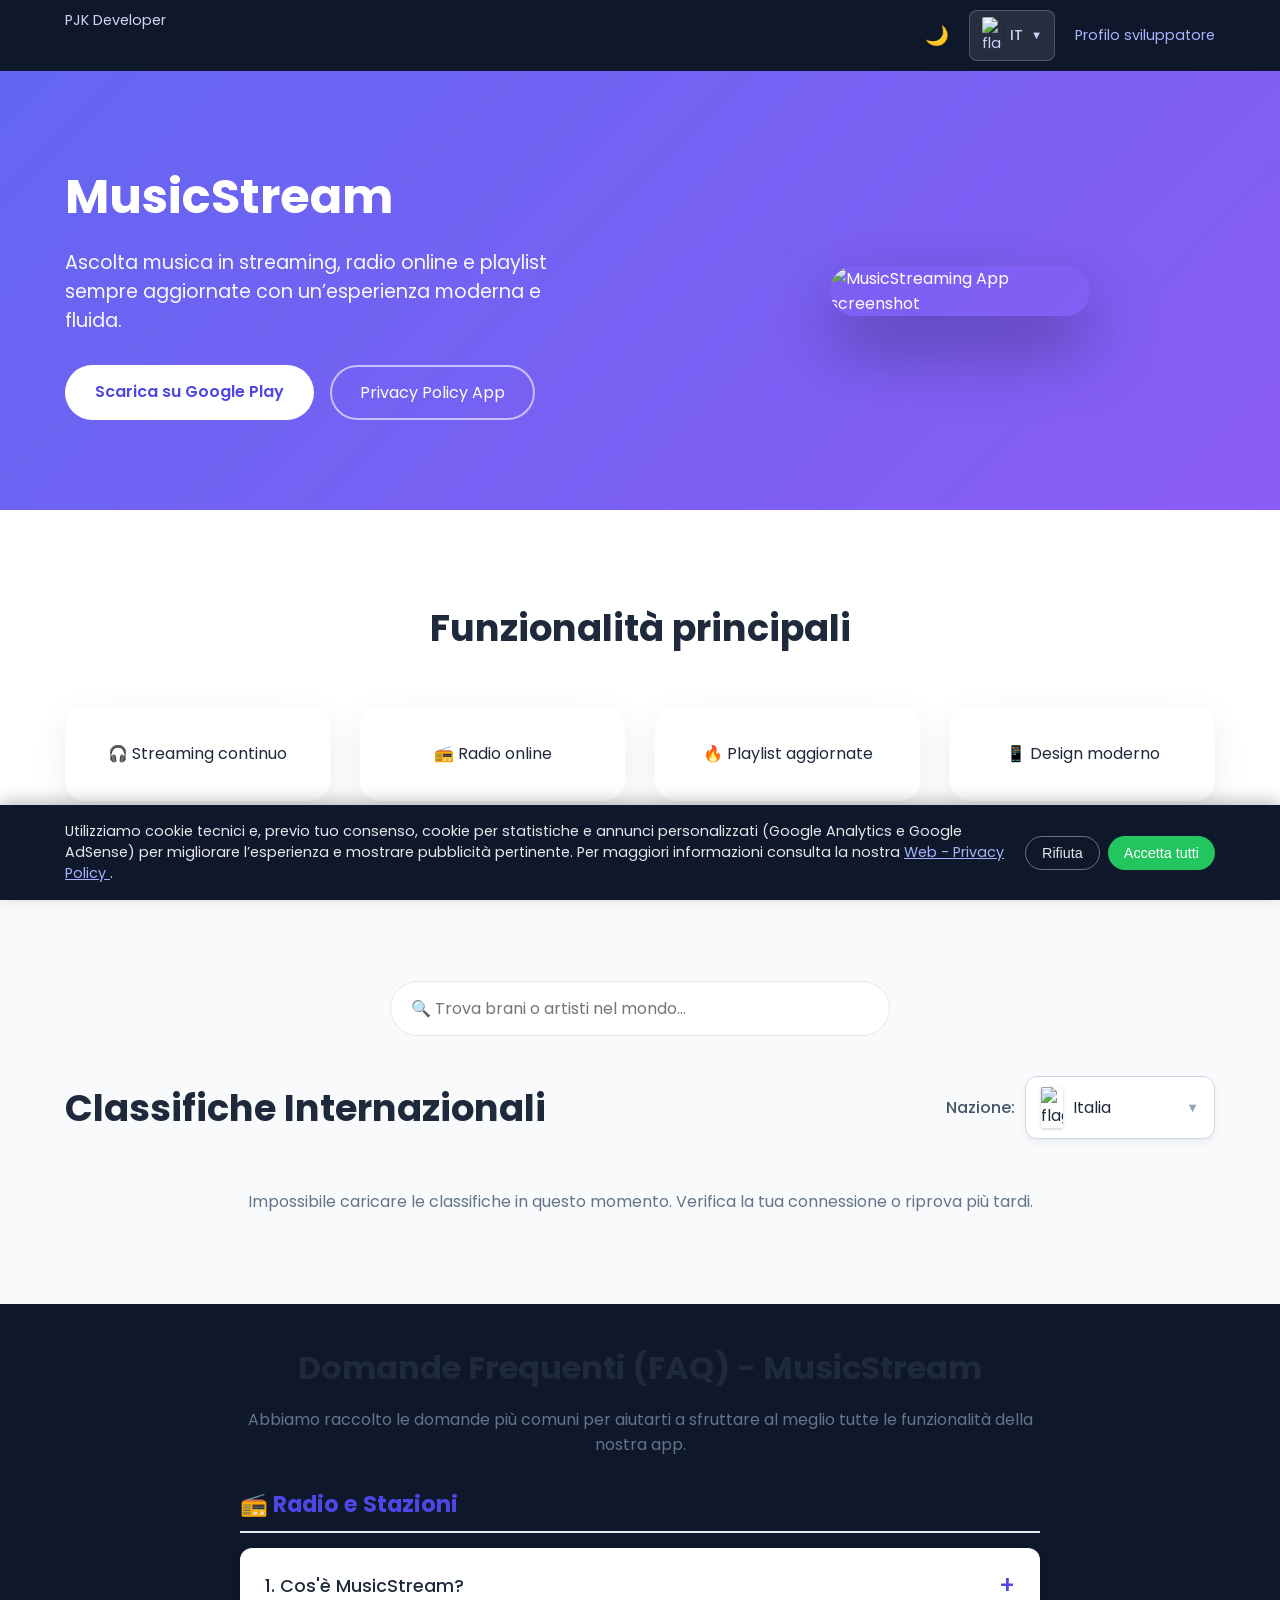
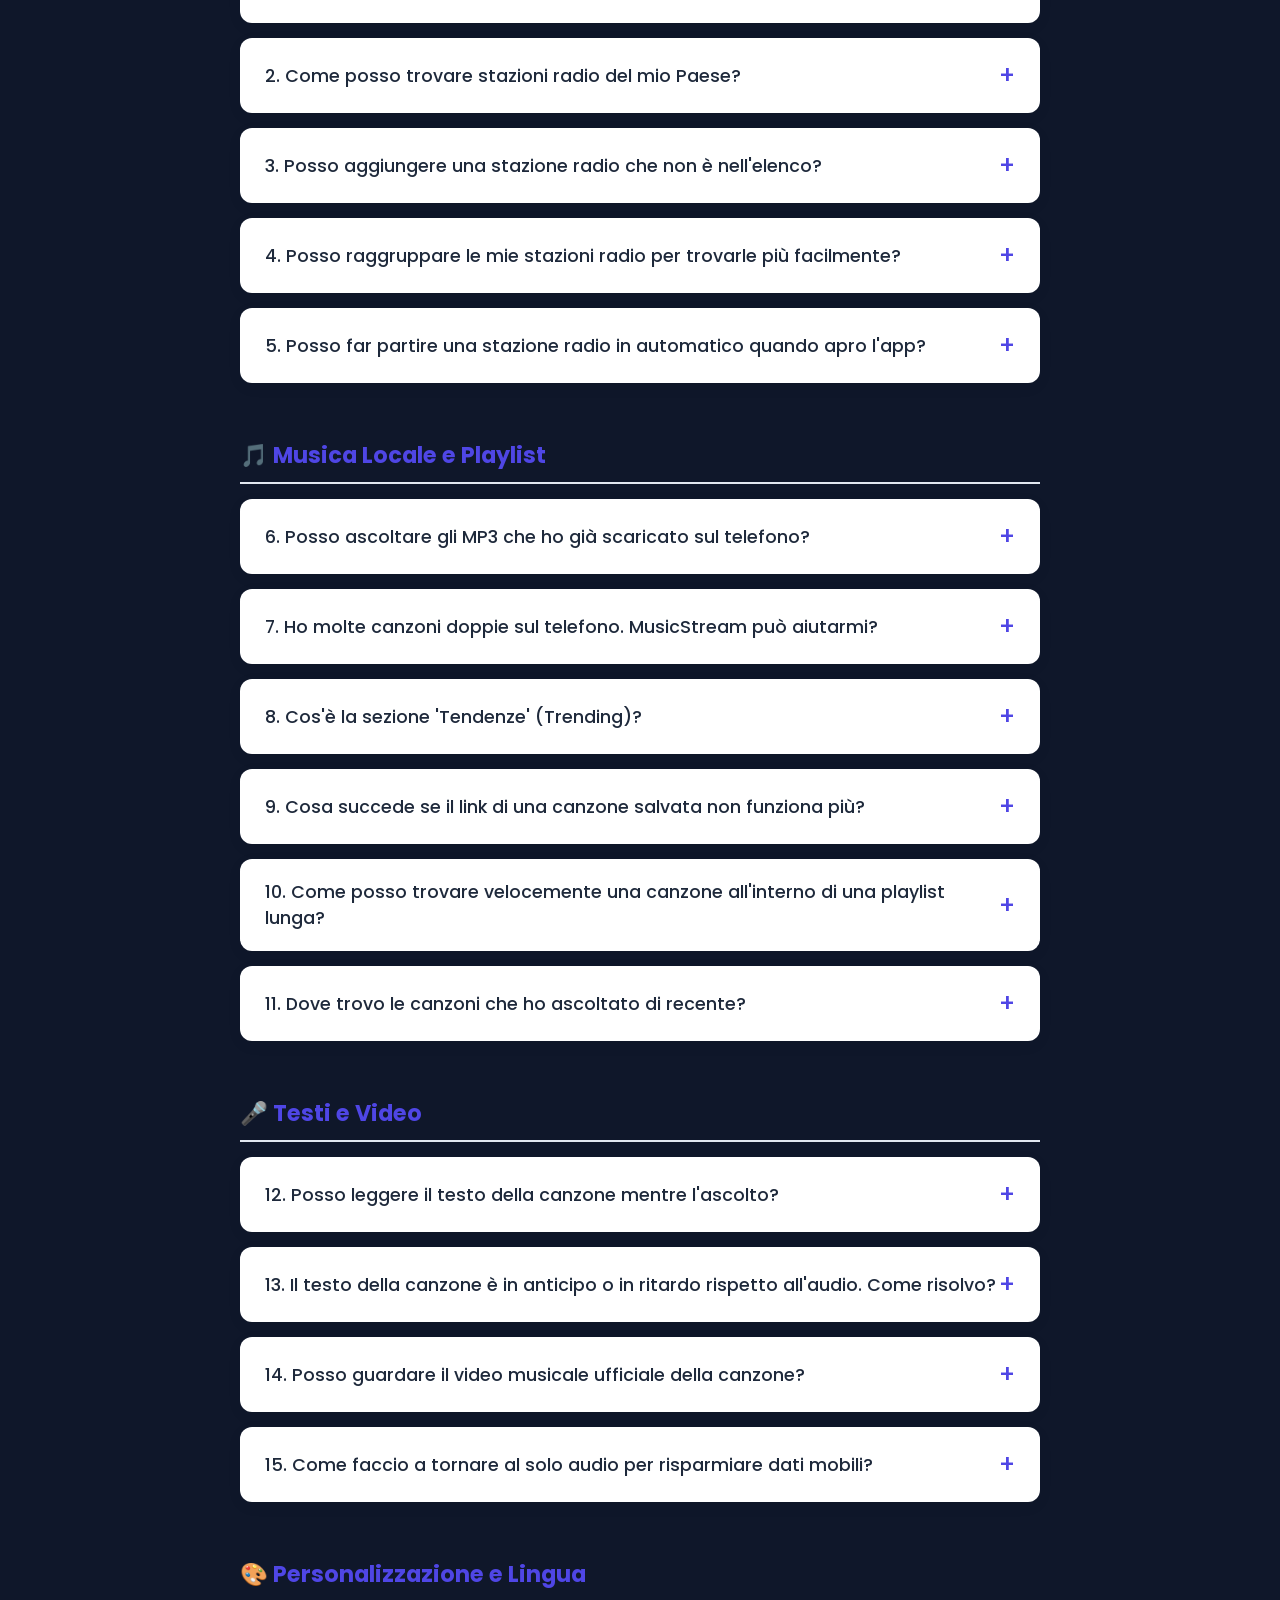
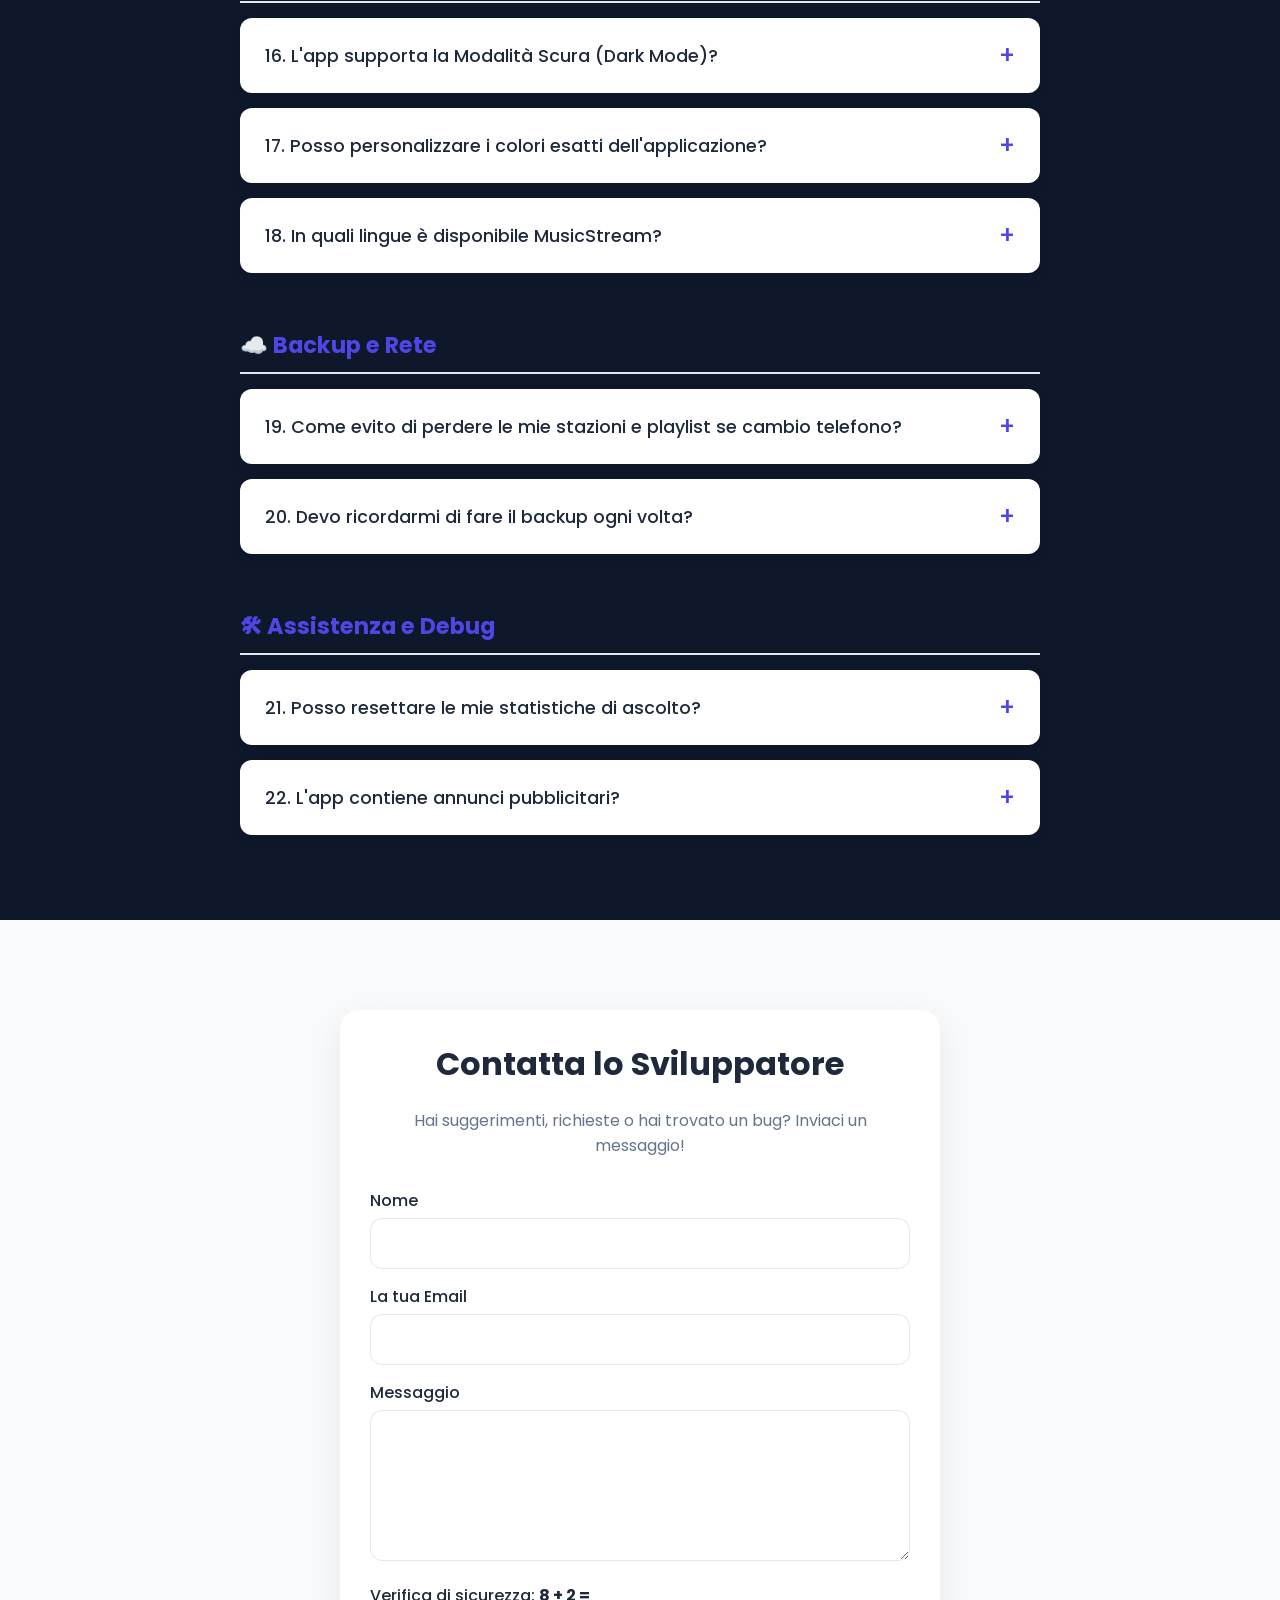
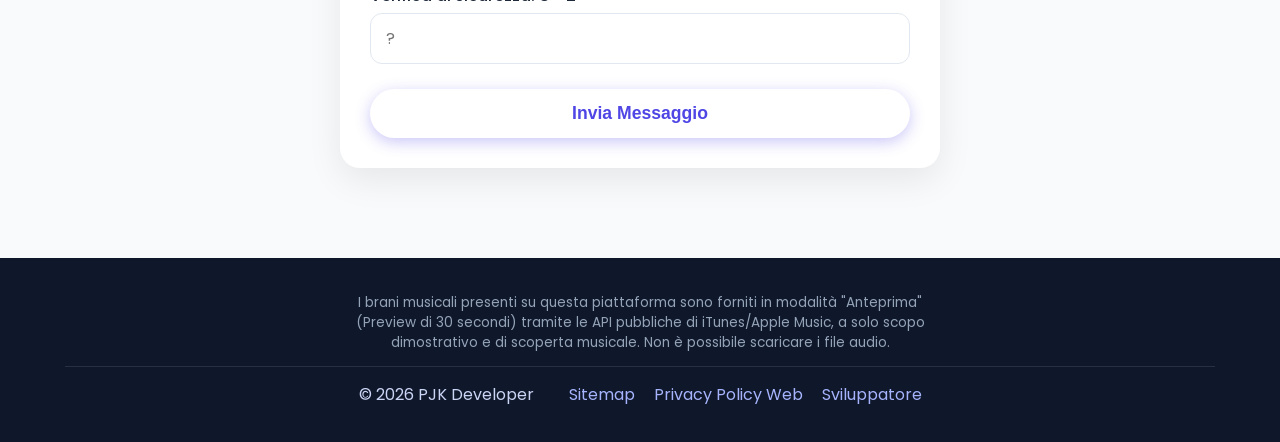
==== musicstream/index.html @ ae9c2240 "Update hero image source in index.html" ====
<!DOCTYPE html>
<html lang="it">

<head>
    <meta charset="UTF-8">
    <meta name="viewport" content="width=device-width, initial-scale=1.0">

    <title>MusicStream</title>

    <!-- Google Search Console -->
    <meta name="google-site-verification" content="xp5v8HUrEc76B4uYenVbMnhz4thdo8wocwd96lJ1Nt8" />

    <meta name="google-adsense-account" content="ca-pub-3351319116434923">

    <!-- SEO -->
    <meta name="description"
        content="MusicStreaming App è l'app per ascoltare musica in streaming, radio online e playlist sempre aggiornate.">
    <meta name="author" content="PJK Developer">

    <!-- FAVICON (usa l’icona Play Store dell’app) -->
    <link rel="icon" type="image/png"
        href="https://play-lh.googleusercontent.com/8lNhtgYeEnCSAAdOTd7L00rPyjGcj9pW7N82RlxoL7RhpVnBMusAt0ZZAeuGprEses_XL9uHaFoI2_aqtDvM9A=w240-h480-rw">

    <!-- Font elegante -->
    <link href="https://fonts.googleapis.com/css2?family=Poppins:wght@300;400;500;600;700&display=swap"
        rel="stylesheet">

    <!-- QUI: NIENTE script Analytics/Adsense diretti: li carichiamo solo dopo il consenso -->

    <!-- Foglio di stile principale -->
    <link rel="stylesheet" href="style.css">

    <!-- CSS spostato in style.css -->
</head>

<body>

    <header class="top-bar">
        <div class="container top-bar-content">
            <span>PJK Developer</span>
            <div style="display: flex; gap: 20px; align-items: center;">
                <button id="dark-mode-toggle"
                    style="background: transparent; border: none; cursor: pointer; font-size: 1.2rem; transition: transform 0.3s;"
                    title="Cambia Tema">🌙</button>
                <div class="lang-dropdown" id="lang-dropdown">
                    <div class="lang-dropdown-selected" id="lang-dropdown-selected">
                        <img src="https://flagcdn.com/w40/it.png" alt="flag" class="lang-flag" id="current-lang-flag">
                        <span class="lang-text" id="current-lang-text">IT</span>
                        <span class="lang-arrow">▼</span>
                    </div>
                    <ul class="lang-dropdown-options" id="lang-dropdown-options">
                        <li data-lang="it"><img src="https://flagcdn.com/w40/it.png" alt="IT"> Italiano</li>
                        <li data-lang="en"><img src="https://flagcdn.com/w40/gb.png" alt="EN"> English</li>
                        <li data-lang="fr"><img src="https://flagcdn.com/w40/fr.png" alt="FR"> Français</li>
                        <li data-lang="es"><img src="https://flagcdn.com/w40/es.png" alt="ES"> Español</li>
                        <li data-lang="de"><img src="https://flagcdn.com/w40/de.png" alt="DE"> Deutsch</li>
                    </ul>
                </div>
                <a href="https://play.google.com/store/apps/dev?id=6305350565263081254" target="_blank"
                    data-i18n="dev_profile">
                    Profilo sviluppatore
                </a>
            </div>
        </div>
    </header>

    <section class="hero">
        <div class="container hero-grid">

            <div>
                <h1>MusicStream</h1>
                <p class="subtitle" data-i18n="hero_subtitle">
                    Ascolta musica in streaming, radio online e playlist sempre aggiornate
                    con un’esperienza moderna e fluida.
                </p>

                <div class="cta">
                    <a class="btn-primary" href="https://play.google.com/store/apps/details?id=com.fazio.musicstream"
                        target="_blank" data-i18n="download_play">
                        Scarica su Google Play
                    </a>

                    <a class="btn-secondary" href="Policy_app.html" data-i18n="privacy_policy_app">
                        Privacy Policy - App
                    </a>
                </div>
            </div>

            <div class="hero-image">
                <img src="https://play-lh.googleusercontent.com/8lNhtgYeEnCSAAdOTd7L00rPyjGcj9pW7N82RlxoL7RhpVnBMusAt0ZZAeuGprEses_XL9uHaFoI2_aqtDvM9A=w240-h480-rw"
                    alt="MusicStreaming App screenshot">
            </div>

        </div>
    </section>

    <section class="features">
        <div class="container">
            <h2 data-i18n="features_title">Funzionalità principali</h2>

            <div class="features-grid">
                <div class="feature-card" data-i18n="feat_1">🎧 Streaming continuo</div>
                <div class="feature-card" data-i18n="feat_2">📻 Radio online</div>
                <div class="feature-card" data-i18n="feat_3">🔥 Playlist aggiornate</div>
                <div class="feature-card" data-i18n="feat_4">📱 Design moderno</div>
            </div>
        </div>
    </section>

    <!-- SEZIONE PREFERITI DEDICATA -->
    <section class="dynamic-section" id="favorites-section" style="padding-bottom:0; display:none;">
        <div class="container">
            <h2 style="margin-bottom: 30px;" data-i18n="fav_title">⭐ I Tuoi Preferiti</h2>
            <div class="dynamic-grid" style="grid-template-columns: 1fr;">
                <div class="content-card" id="favorites-songs-card" style="display:none; margin-bottom: 25px;">
                    <h3 data-i18n="fav_songs">🎵 Brani Singoli Salvati</h3>
                    <ul class="content-list" id="favorites-songs-container"
                        style="display: grid; grid-template-columns: repeat(auto-fit, minmax(280px, 1fr)); gap: 20px;">
                    </ul>
                </div>
                <div class="content-card" id="favorites-albums-card" style="display:none;">
                    <h3 data-i18n="fav_albums">💿 Album e Collezioni</h3>
                    <ul class="content-list" id="favorites-albums-container"
                        style="display: grid; grid-template-columns: repeat(auto-fit, minmax(280px, 1fr)); gap: 20px;">
                    </ul>
                </div>
            </div>
        </div>
    </section>

    <!-- SEZIONE CONTENUTI DINAMICI -->
    <section class="dynamic-section" id="news-section">
        <div class="container">
            <div class="search-container">
                <input type="text" id="music-search-input" class="search-input"
                    data-i18n-placeholder="search_placeholder" placeholder="🔍 Trova brani o artisti nel mondo...">
            </div>

            <div
                style="display: flex; justify-content: space-between; align-items: center; flex-wrap: wrap; margin-bottom: 50px; gap: 20px;">
                <h2 style="margin-bottom: 0;" data-i18n="charts_title">Classifiche Internazionali</h2>

                <div class="country-selector" style="display: flex; align-items: center; z-index: 20;">
                    <label style="font-weight: 500; margin-right: 10px; color: #475569;"
                        data-i18n="country_label">Nazione:</label>
                    <div class="custom-dropdown" id="custom-dropdown">
                        <div class="custom-dropdown-selected" id="custom-dropdown-selected">
                            <img src="https://flagcdn.com/w40/it.png" alt="flag" class="selected-flag">
                            <span class="selected-text">Italia</span>
                            <span class="dropdown-arrow">▼</span>
                        </div>
                        <ul class="custom-dropdown-options" id="custom-dropdown-options">
                            <li data-value="ar"><img src="https://flagcdn.com/w40/ar.png" alt="AR"> Argentina</li>
                            <li data-value="au"><img src="https://flagcdn.com/w40/au.png" alt="AU"> Australia</li>
                            <li data-value="at"><img src="https://flagcdn.com/w40/at.png" alt="AT"> Austria</li>
                            <li data-value="be"><img src="https://flagcdn.com/w40/be.png" alt="BE"> Belgio</li>
                            <li data-value="br"><img src="https://flagcdn.com/w40/br.png" alt="BR"> Brasile</li>
                            <li data-value="ca"><img src="https://flagcdn.com/w40/ca.png" alt="CA"> Canada</li>
                            <li data-value="dk"><img src="https://flagcdn.com/w40/dk.png" alt="DK"> Danimarca</li>
                            <li data-value="fr"><img src="https://flagcdn.com/w40/fr.png" alt="FR"> Francia</li>
                            <li data-value="de"><img src="https://flagcdn.com/w40/de.png" alt="DE"> Germania</li>
                            <li data-value="jp"><img src="https://flagcdn.com/w40/jp.png" alt="JP"> Giappone</li>
                            <li data-value="in"><img src="https://flagcdn.com/w40/in.png" alt="IN"> India</li>
                            <li data-value="ie"><img src="https://flagcdn.com/w40/ie.png" alt="IE"> Irlanda</li>
                            <li data-value="it"><img src="https://flagcdn.com/w40/it.png" alt="IT"> Italia</li>
                            <li data-value="mx"><img src="https://flagcdn.com/w40/mx.png" alt="MX"> Messico</li>
                            <li data-value="nl"><img src="https://flagcdn.com/w40/nl.png" alt="NL"> Paesi Bassi</li>
                            <li data-value="pl"><img src="https://flagcdn.com/w40/pl.png" alt="PL"> Polonia</li>
                            <li data-value="gb"><img src="https://flagcdn.com/w40/gb.png" alt="GB"> Regno Unito</li>
                            <li data-value="es"><img src="https://flagcdn.com/w40/es.png" alt="ES"> Spagna</li>
                            <li data-value="us"><img src="https://flagcdn.com/w40/us.png" alt="US"> Stati Uniti</li>
                            <li data-value="za"><img src="https://flagcdn.com/w40/za.png" alt="ZA"> Sudafrica</li>
                            <li data-value="se"><img src="https://flagcdn.com/w40/se.png" alt="SE"> Svezia</li>
                            <li data-value="ch"><img src="https://flagcdn.com/w40/ch.png" alt="CH"> Svizzera</li>
                        </ul>
                    </div>
                </div>
            </div>

            <div class="dynamic-grid" id="dynamic-grid-container">
                <!-- Il contenuto verrà caricato dinamicamente tramite JavaScript -->
                <div style="text-align: center; width: 100%; grid-column: 1 / -1; color: #64748b; font-size: 1.1rem;">
                    <p data-i18n="loading_content">Caricamento contenuti in corso...</p>
                </div>
            </div>
        </div>
    </section>

    <!-- SEZIONE FAQ -->
    <section class="dynamic-section" id="faq-section"
        style="background-color: var(--bg-alt, #0f172a); padding: 40px 0;">
        <div class="container" style="max-width: 800px;">
            <div style="text-align: center; margin-bottom: 30px;">
                <h2 data-i18n="faq_title" style="margin-bottom: 15px; font-size: 2rem;">Domande Frequenti (FAQ) -
                    MusicStream</h2>
                <p data-i18n="faq_intro" style="color: var(--text-secondary);">Abbiamo raccolto le domande più comuni
                    per aiutarti a sfruttare al meglio tutte le funzionalità della nostra app.</p>
            </div>
            <div id="faq-content-container" style="display: flex; flex-direction: column; gap: 10px;">
                <!-- Generato tramite JavaScript -->
            </div>
        </div>
    </section>

    <!-- LOGICA E STRUTTURA FAQ -->
    <script>
        (function () {
            const faqContainer = document.getElementById('faq-content-container');
            if (faqContainer) {
                const categories = [
                    { id: 'faq_cat_radio', questions: [1, 2, 3, 4, 5] },
                    { id: 'faq_cat_music', questions: [6, 7, 8, 9, 10, 11] },
                    { id: 'faq_cat_lyrics', questions: [12, 13, 14, 15] },
                    { id: 'faq_cat_custom', questions: [16, 17, 18] },
                    { id: 'faq_cat_backup', questions: [19, 20] },
                    { id: 'faq_cat_support', questions: [21, 22] }
                ];

                categories.forEach(cat => {
                    const catDiv = document.createElement('div');
                    catDiv.className = 'faq-category';

                    const catTitle = document.createElement('h3');
                    catTitle.setAttribute('data-i18n', cat.id);
                    catTitle.textContent = cat.id;
                    catDiv.appendChild(catTitle);

                    cat.questions.forEach(q => {
                        const itemDiv = document.createElement('div');
                        itemDiv.className = 'faq-item';

                        const questionDiv = document.createElement('div');
                        questionDiv.className = 'faq-question';

                        const spanQ = document.createElement('span');
                        spanQ.setAttribute('data-i18n', 'faq_q' + q);
                        spanQ.textContent = 'Q' + q;

                        const icon = document.createElement('span');
                        icon.className = 'faq-toggle';
                        icon.textContent = '+';

                        questionDiv.appendChild(spanQ);
                        questionDiv.appendChild(icon);

                        const ansDiv = document.createElement('div');
                        ansDiv.className = 'faq-answer';

                        const innerAnsDiv = document.createElement('div');
                        innerAnsDiv.className = 'faq-answer-inner';
                        innerAnsDiv.setAttribute('data-i18n', 'faq_a' + q);
                        innerAnsDiv.textContent = 'A' + q;

                        ansDiv.appendChild(innerAnsDiv);
                        itemDiv.appendChild(questionDiv);
                        itemDiv.appendChild(ansDiv);
                        catDiv.appendChild(itemDiv);

                        questionDiv.addEventListener('click', () => {
                            // Opzionale: chiudi le altre FAQ aperte
                            const currentlyActive = document.querySelector('.faq-item.active');
                            if (currentlyActive && currentlyActive !== itemDiv) {
                                currentlyActive.classList.remove('active');
                            }
                            itemDiv.classList.toggle('active');
                        });
                    });

                    faqContainer.appendChild(catDiv);
                });
            }
        })();
    </script>

    <!-- SEZIONE FORM CONTATTI -->
    <section class="dynamic-section" id="contact-section">
        <div class="container" style="max-width: 600px;">
            <div class="content-card" style="text-align: center;">
                <h2 style="margin-bottom: 20px; font-size: 2rem;" data-i18n="contact_dev">Contatta lo Sviluppatore</h2>
                <p style="margin-bottom: 30px; color: var(--text-secondary);" data-i18n="contact_desc">Hai suggerimenti,
                    richieste o hai trovato
                    un bug? Inviaci un messaggio!</p>
                <form id="developer-contact-form"
                    style="display: flex; flex-direction: column; gap: 15px; text-align: left;">
                    <div>
                        <label for="dev-name"
                            style="display: block; margin-bottom: 5px; font-weight: 500; color: var(--text-primary);"
                            data-i18n="contact_name">Nome</label>
                        <input type="text" id="dev-name" required class="search-input"
                            style="max-width: 100%; border-radius: 12px; padding: 12px 15px;">
                    </div>
                    <div>
                        <label for="dev-email"
                            style="display: block; margin-bottom: 5px; font-weight: 500; color: var(--text-primary);"
                            data-i18n="contact_email">La tua Email</label>
                        <input type="email" id="dev-email" required class="search-input"
                            style="max-width: 100%; border-radius: 12px; padding: 12px 15px;">
                    </div>
                    <div>
                        <label for="dev-message"
                            style="display: block; margin-bottom: 5px; font-weight: 500; color: var(--text-primary);"
                            data-i18n="contact_msg">Messaggio</label>
                        <textarea id="dev-message" rows="5" required class="search-input"
                            style="max-width: 100%; border-radius: 12px; padding: 12px 15px; resize: vertical;"></textarea>
                    </div>
                    <div>
                        <label for="dev-captcha"
                            style="display: block; margin-bottom: 5px; font-weight: 500; color: var(--text-primary);">
                            <span data-i18n="contact_captcha">Verifica di sicurezza:</span> <span id="captcha-question"
                                style="font-weight: bold; color: var(--text-primary);"></span>
                        </label>
                        <input type="number" id="dev-captcha" required class="search-input"
                            style="max-width: 100%; border-radius: 12px; padding: 12px 15px;" placeholder="?">
                    </div>
                    <button type="submit" class="btn-primary" data-i18n="contact_send"
                        style="margin-top: 10px; border: none; cursor: pointer; width: 100%; font-size: 1.1rem; box-shadow: 0 4px 15px rgba(79, 70, 229, 0.3);">Invia
                        Messaggio</button>
                </form>
                <div id="form-success-message" data-i18n="contact_success"
                    style="display: none; margin-top: 20px; padding: 15px; background-color: rgba(34, 197, 94, 0.1); color: #16a34a; border-radius: 12px; font-weight: 500; border: 1px solid rgba(34, 197, 94, 0.2);">
                    Grazie! Il tuo messaggio è stato inviato con successo.
                </div>
            </div>
        </div>
    </section>

    <!-- BLOCCO ANNUNCI: verrà attivato solo dopo il consenso -->
    <!--     <div id="ads-container" style="display:none;">
        <script async
            src="https://pagead2.googlesyndication.com/pagead/js/adsbygoogle.js?client=ca-pub-3351319116434923"
            crossorigin="anonymous"></script>
        <ins class="adsbygoogle" style="display:block" data-ad-format="autorelaxed"
            data-ad-client="ca-pub-3351319116434923" data-ad-slot="7254436651"></ins>
        <script>
            (adsbygoogle = window.adsbygoogle || []).push({});
        </script>
    </div> -->

    <footer class="footer">
        <div class="container footer-content"
            style="flex-direction: column; align-items: center; text-align: center; gap: 8px;">
            <p style="font-size: 0.85rem; color: #94a3b8; max-width: 600px; margin-bottom: 5px;"
                data-i18n="footer_text">
                I brani musicali presenti su questa piattaforma sono forniti in modalità "Anteprima" (Preview di 30
                secondi) tramite le API pubbliche di iTunes/Apple Music, a solo scopo dimostrativo e di scoperta
                musicale. Non è possibile scaricare i file audio.
            </p>
            <div
                style="display: flex; gap: 20px; flex-wrap: wrap; justify-content: center; width: 100%; border-top: 1px solid rgba(255,255,255,0.1); padding-top: 15px;">
                <p>© 2026 PJK Developer</p>
                <div>
                    <a href="sitemap.html">Sitemap</a>
                    <a href="policy.html" data-i18n="privacy_policy_web">Privacy Policy Web</a>
                    <a href="https://play.google.com/store/apps/dev?id=6305350565263081254" target="_blank"
                        data-i18n="developer">
                        Sviluppatore
                    </a>
                </div>
            </div>
        </div>
    </footer>

    <!-- BANNER COOKIE -->
    <div class="cookie-banner" id="cookie-banner" style="display:none;">
        <div class="cookie-inner">
            <div class="cookie-text">
                <span data-i18n="cookie_text">Utilizziamo cookie tecnici e, previo tuo consenso, cookie per statistiche
                    e annunci
                    personalizzati (Google Analytics e Google AdSense) per migliorare l’esperienza
                    e mostrare pubblicità pertinente. Per maggiori informazioni consulta la nostra</span>
                <a href="policy.html" target="_blank" rel="noopener noreferrer" data-i18n="privacy_policy">
                    Web - Privacy Policy
                </a>.
            </div>
            <div class="cookie-buttons">
                <button class="cookie-btn cookie-btn-reject" id="cookie-reject" data-i18n="cookie_reject">
                    Rifiuta
                </button>
                <button class="cookie-btn cookie-btn-accept" id="cookie-accept" data-i18n="cookie_accept">
                    Accetta tutti
                </button>
            </div>
        </div>
    </div>

    <!-- LOGICA CONSENSO COOKIE -->
    <script src="scripts/cookies.js"></script>

    <!-- LOGICA I18N E CONTENUTI DINAMICI -->
    <script src="scripts/i18n.js"></script>
    <script src="scripts/app.js"></script>

    <!-- LOGICA FORM CONTATTI -->
    <script>
        let captchaExpected = 0;

        function initCaptcha() {
            const n1 = Math.floor(Math.random() * 10) + 1;
            const n2 = Math.floor(Math.random() * 10) + 1;
            captchaExpected = n1 + n2;
            document.getElementById('captcha-question').innerText = `${n1} + ${n2} =`;
            document.getElementById('dev-captcha').value = '';
        }

        document.addEventListener('DOMContentLoaded', () => {
            initCaptcha();
        });

        document.getElementById('developer-contact-form').addEventListener('submit', function (e) {
            e.preventDefault();

            const userCaptcha = parseInt(document.getElementById('dev-captcha').value, 10);
            if (userCaptcha !== captchaExpected) {
                const errorMsg = currentLang && translations[currentLang] && translations[currentLang].captcha_error
                    ? translations[currentLang].captcha_error
                    : "CAPTCHA errato. Riprova.";
                alert(errorMsg);
                initCaptcha();
                return;
            }

            const form = this;
            const submitBtn = form.querySelector('button[type="submit"]');
            const originalBtnText = submitBtn.innerText;

            // Disabilita bottone al caricamento
            submitBtn.disabled = true;
            submitBtn.style.opacity = '0.7';

            const name = document.getElementById('dev-name').value;
            const email = document.getElementById('dev-email').value;
            const message = document.getElementById('dev-message').value;

            // Utilizzo di Formspree per l'invio dell'email "dietro le quinte" senza client locale
            const FORMSPREE_ENDPOINT = "https://formspree.io/f/mjgedlgn";

            fetch(FORMSPREE_ENDPOINT, {
                method: "POST",
                headers: {
                    'Content-Type': 'application/json',
                    'Accept': 'application/json'
                },
                body: JSON.stringify({
                    Nome: name,
                    Email: email,
                    Messaggio: message,
                    _subject: "Nuovo Feedback da MusicStream Web"
                })
            })
                .then(response => {
                    if (response.ok) {
                        const successMsg = document.getElementById('form-success-message');
                        successMsg.style.display = 'block';
                        form.reset();
                        initCaptcha();

                        // Ripristina pulsante
                        submitBtn.innerText = originalBtnText;
                        submitBtn.disabled = false;
                        submitBtn.style.opacity = '1';

                        // Nasconde il messaggio di successo dopo 5 secondi
                        setTimeout(() => {
                            successMsg.style.display = 'none';
                        }, 5000);
                    } else {
                        throw new Error("Errore nell'invio");
                    }
                })
                .catch(error => {
                    console.error("Errore nell'invio del messaggio:", error);

                    // Mostra un alert all'utente al posto di aprire il client di posta
                    alert("Si è verificato un errore durante l'invio del messaggio. Riprova più tardi.");

                    // Ripristina pulsante
                    submitBtn.innerText = originalBtnText;
                    submitBtn.disabled = false;
                    submitBtn.style.opacity = '1';
                });
        });
    </script>

    <!-- Wikipedia Bio Modal -->
    <div class="modal-overlay" id="wiki-modal">
        <div class="modal-content">
            <span class="modal-close" id="wiki-modal-close">&times;</span>
            <h3 id="wiki-modal-title" style="margin-bottom:15px; color:var(--accent); font-size: 1.5rem;">Titolo</h3>
            <div id="wiki-modal-body"
                style="font-size:0.95rem; line-height:1.6; color:var(--text-secondary); max-height: 60vh; overflow-y: auto; padding-right: 10px;"
                data-i18n="loading_bio">
                Caricamento biografia...
            </div>
        </div>
    </div>
</body>

</html>
---- musicstream/style.css ----
:root {
    --bg-gradient-top: #f4f6fb;
    --bg-gradient-bottom: #ffffff;
    --text-primary: #1e293b;
    --text-secondary: #64748b;
    --card-bg: #ffffff;
    --card-hover: #f8fafc;
    --border-color: #e2e8f0;
    --accent: #4f46e5;
    --topbar-bg: #0f172a;
    --btn-primary-bg: #ffffff;
    --btn-primary-text: #4f46e5;
    --dynamic-section-bg: #f8fafc;
}

body.dark-mode {
    --bg-gradient-top: #0f172a;
    --bg-gradient-bottom: #1e293b;
    --text-primary: #f8fafc;
    --text-secondary: #94a3b8;
    --card-bg: #1e293b;
    --card-hover: #334155;
    --border-color: #334155;
    --accent: #818cf8;
    --topbar-bg: #020617;
    --btn-primary-bg: #4f46e5;
    --btn-primary-text: #ffffff;
    --dynamic-section-bg: #0f172a;
}

* {
    margin: 0;
    padding: 0;
    box-sizing: border-box;
}

body {
    font-family: 'Poppins', sans-serif;
    background: linear-gradient(180deg, var(--bg-gradient-top), var(--bg-gradient-bottom)) no-repeat;
    background-size: cover;
    background-attachment: fixed;
    color: var(--text-primary);
    transition: background 0.3s ease, color 0.3s ease;
}

.container {
    width: 90%;
    max-width: 1150px;
    margin: auto;
}

/* Top bar */
.top-bar {
    background: var(--topbar-bg);
    color: #cbd5f5;
    font-size: 0.9rem;
    transition: background 0.3s ease;
}

.top-bar-content {
    display: flex;
    justify-content: space-between;
    padding: 10px 0;
}

.top-bar a {
    color: #a5b4fc;
    text-decoration: none;
}

.top-bar a:hover {
    text-decoration: underline;
}

/* Hero */
.hero {
    background: linear-gradient(135deg, #6366f1, #8b5cf6);
    color: #fff;
    padding: 90px 0;
}

.hero-grid {
    display: grid;
    grid-template-columns: 1.3fr 0.7fr;
    gap: 50px;
    align-items: center;
}

.hero h1 {
    font-size: 3rem;
    margin-bottom: 15px;
}

.subtitle {
    font-size: 1.2rem;
    opacity: 0.95;
    margin-bottom: 30px;
    max-width: 520px;
}

/* CTA */
.cta {
    display: flex;
    gap: 16px;
    flex-wrap: wrap;
}

.btn-primary {
    background: #ffffff;
    color: #4f46e5;
    padding: 14px 30px;
    border-radius: 40px;
    font-weight: 600;
    text-decoration: none;
    transition: all 0.25s ease;
}

.btn-primary:hover {
    transform: translateY(-2px);
    box-shadow: 0 10px 25px rgba(0, 0, 0, 0.2);
}

.btn-secondary {
    border: 2px solid rgba(255, 255, 255, 0.6);
    color: #fff;
    padding: 13px 28px;
    border-radius: 40px;
    text-decoration: none;
}

/* App image */
.hero-image img {
    width: 100%;
    max-width: 260px;
    border-radius: 26px;
    box-shadow: 0 30px 70px rgba(0, 0, 0, 0.35);
}

/* Features */
.features {
    padding: 90px 0;
    background: var(--bg-gradient-bottom);
    transition: background 0.3s ease;
}

.features h2 {
    text-align: center;
    font-size: 2.3rem;
    margin-bottom: 50px;
}

.features-grid {
    display: grid;
    grid-template-columns: repeat(auto-fit, minmax(230px, 1fr));
    gap: 30px;
}

.feature-card {
    background: var(--card-bg);
    padding: 35px 30px;
    border-radius: 20px;
    text-align: center;
    box-shadow: 0 12px 35px rgba(0, 0, 0, 0.08);
    transition: transform 0.2s ease, background 0.3s ease;
}

.feature-card:hover {
    transform: translateY(-5px);
}

/* FAQ Section */
.faq-section {
    padding: 80px 0;
    background: var(--bg-gradient-top);
    transition: background 0.3s ease;
}

.faq-section h2 {
    text-align: center;
    font-size: 2.3rem;
    margin-bottom: 15px;
}

.faq-desc {
    text-align: center;
    color: var(--text-secondary);
    margin-bottom: 50px;
    max-width: 700px;
    margin-left: auto;
    margin-right: auto;
    font-size: 1.05rem;
}

.faq-category {
    margin-bottom: 30px;
}

.faq-category h3 {
    font-size: 1.4rem;
    color: var(--accent);
    margin-bottom: 15px;
    padding-bottom: 10px;
    border-bottom: 2px solid var(--border-color);
}

.faq-item {
    background: var(--card-bg);
    border-radius: 12px;
    margin-bottom: 15px;
    box-shadow: 0 4px 15px rgba(0, 0, 0, 0.05);
    overflow: hidden;
    transition: background 0.3s ease;
}

.faq-question {
    padding: 20px 25px;
    display: flex;
    justify-content: space-between;
    align-items: center;
    cursor: pointer;
    font-weight: 500;
    font-size: 1.1rem;
    color: var(--text-primary);
    transition: all 0.2s ease;
}

.faq-question:hover {
    background: var(--card-hover);
}

.faq-toggle {
    font-size: 1.5rem;
    color: var(--accent);
    transition: transform 0.3s ease;
}

.faq-answer {
    max-height: 0;
    overflow: hidden;
    transition: max-height 0.4s ease;
    background: var(--card-bg);
}

.faq-answer-inner {
    padding: 0 25px 25px 25px;
    color: var(--text-secondary);
    line-height: 1.6;
    font-size: 0.95rem;
}

.faq-item.active .faq-toggle {
    transform: rotate(45deg);
}

.faq-item.active .faq-answer {
    max-height: 1000px;
}

/* Footer */
.footer {
    background: var(--topbar-bg);
    color: #cbd5f5;
    padding: 35px 0;
    transition: background 0.3s ease;
}

.footer-content {
    display: flex;
    justify-content: space-between;
    flex-wrap: wrap;
    gap: 15px;
}

.footer a {
    color: #a5b4fc;
    text-decoration: none;
    margin-left: 15px;
}

.footer a:hover {
    text-decoration: underline;
}

/* Banner cookie */
.cookie-banner {
    position: fixed;
    left: 0;
    right: 0;
    bottom: 0;
    z-index: 9999;
    background: #0f172a;
    color: #e5e7eb;
    padding: 16px;
    box-shadow: 0 -4px 15px rgba(0, 0, 0, 0.25);
}

.cookie-inner {
    max-width: 1150px;
    margin: 0 auto;
    display: flex;
    flex-wrap: wrap;
    align-items: center;
    gap: 12px;
    justify-content: space-between;
    font-size: 0.9rem;
}

.cookie-text {
    flex: 1 1 260px;
}

.cookie-text a {
    color: #a5b4fc;
    text-decoration: underline;
}

.cookie-buttons {
    display: flex;
    gap: 8px;
    flex-wrap: wrap;
}

.cookie-btn {
    border-radius: 999px;
    padding: 8px 16px;
    border: none;
    cursor: pointer;
    font-size: 0.9rem;
    font-weight: 500;
}

.cookie-btn-accept {
    background-color: #22c55e;
    color: #ffffff;
}

.cookie-btn-reject {
    background-color: transparent;
    color: #e5e7eb;
    border: 1px solid #6b7280;
}

.cookie-btn-accept:hover {
    background-color: #16a34a;
}

.cookie-btn-reject:hover {
    background-color: #111827;
}

/* Responsive */
@media (max-width: 768px) {
    .hero-grid {
        grid-template-columns: 1fr;
        text-align: center;
    }

    .hero-image img {
        margin: 40px auto 0;
    }

    .cta {
        justify-content: center;
    }

    .subtitle {
        margin: auto auto 30px;
    }

    .footer-content {
        justify-content: center;
        text-align: center;
    }

    .cookie-inner {
        flex-direction: column;
        align-items: flex-start;
    }
}

/* Contenuti Dinamici */
.dynamic-section {
    padding: 90px 0;
    background: var(--dynamic-section-bg);
    transition: background 0.3s ease;
}

.dynamic-section h2 {
    text-align: center;
    font-size: 2.3rem;
    margin-bottom: 50px;
}

.dynamic-grid {
    display: grid;
    grid-template-columns: repeat(auto-fit, minmax(300px, 1fr));
    gap: 30px;
}

.content-card {
    background: var(--card-bg);
    padding: 30px;
    border-radius: 20px;
    box-shadow: 0 12px 35px rgba(0, 0, 0, 0.08);
    transition: transform 0.2s ease, background 0.3s ease;
}

.content-card:hover {
    transform: translateY(-5px);
}

.content-card h3 {
    color: var(--accent);
    margin-bottom: 20px;
    font-size: 1.4rem;
    display: flex;
    align-items: center;
    gap: 10px;
}

.content-list {
    list-style: none;
}

.content-list li {
    margin-bottom: 20px;
    padding-bottom: 20px;
    border-bottom: 1px solid var(--border-color);
    position: relative;
    transition: border-color 0.3s ease;
}

.content-list li:last-child {
    margin-bottom: 0;
    padding-bottom: 0;
    border-bottom: none;
}

.content-title {
    font-weight: 600;
    font-size: 1.1rem;
    margin-bottom: 5px;
    color: var(--text-primary);
    padding-right: 35px;
    /* Spazio per il cuore */
}

.content-subtitle {
    font-size: 0.85rem;
    color: var(--text-secondary);
    margin-bottom: 8px;
    text-transform: uppercase;
    letter-spacing: 0.5px;
    font-weight: 500;
}

.content-body {
    font-size: 0.95rem;
    color: var(--text-secondary);
    line-height: 1.6;
}

.album-item {
    display: flex;
    align-items: center;
    gap: 15px;
}

.album-cover {
    width: 80px;
    height: 80px;
    border-radius: 12px;
    object-fit: cover;
    box-shadow: 0 4px 10px rgba(0, 0, 0, 0.1);
}

/* Modal Wikipedia */
.modal-overlay {
    position: fixed;
    top: 0;
    left: 0;
    right: 0;
    bottom: 0;
    background: rgba(0, 0, 0, 0.6);
    backdrop-filter: blur(4px);
    display: flex;
    justify-content: center;
    align-items: center;
    z-index: 10000;
    opacity: 0;
    visibility: hidden;
    transition: all 0.3s ease;
}

.modal-overlay.active {
    opacity: 1;
    visibility: visible;
}

.modal-content {
    background: var(--card-bg);
    color: var(--text-primary);
    padding: 30px;
    border-radius: 20px;
    max-width: 500px;
    width: 90%;
    position: relative;
    box-shadow: 0 15px 40px rgba(0, 0, 0, 0.2);
    transform: translateY(20px);
    transition: transform 0.3s ease;
}

.modal-overlay.active .modal-content {
    transform: translateY(0);
}

.modal-close {
    position: absolute;
    top: 15px;
    right: 20px;
    cursor: pointer;
    font-size: 1.5rem;
    color: var(--text-secondary);
}

/* Audio Player */
.audio-preview {
    width: 100%;
    height: 35px;
    margin-top: 10px;
    border-radius: 30px;
    outline: none;
}

.audio-preview::-webkit-media-controls-panel {
    background: var(--border-color);
}

/* Favorite Button */
.fav-btn {
    position: absolute;
    top: 0;
    right: 0;
    font-size: 1.3rem;
    color: #cbd5e1;
    cursor: pointer;
    transition: transform 0.2s, color 0.2s;
    background: transparent;
    border: none;
    outline: none;
}

.fav-btn:hover {
    transform: scale(1.1);
}

.fav-btn.active {
    color: #f43f5e;
    animation: pop 0.3s ease;
}

@keyframes pop {
    50% {
        transform: scale(1.3);
    }
}

/* Search Bar */
.search-container {
    display: flex;
    justify-content: center;
    margin-bottom: 40px;
    width: 100%;
}

.search-input {
    width: 100%;
    max-width: 500px;
    padding: 14px 20px;
    border-radius: 30px;
    border: 1px solid var(--border-color);
    background: var(--card-bg);
    color: var(--text-primary);
    font-family: 'Poppins', sans-serif;
    font-size: 1rem;
    outline: none;
    transition: box-shadow 0.2s, border-color 0.2s;
}

.search-input:focus {
    border-color: var(--accent);
    box-shadow: 0 4px 15px rgba(79, 70, 229, 0.15);
}

.custom-dropdown {
    position: relative;
    display: inline-block;
    min-width: 190px;
    font-family: 'Poppins', sans-serif;
    user-select: none;
}

.custom-dropdown-selected {
    display: flex;
    align-items: center;
    background: #fff;
    padding: 10px 15px;
    border-radius: 12px;
    border: 1px solid #cbd5e1;
    cursor: pointer;
    box-shadow: 0 4px 6px rgba(0, 0, 0, 0.05);
    transition: all 0.2s ease;
    position: relative;
}

.custom-dropdown-selected:hover {
    border-color: #94a3b8;
}

.selected-flag {
    width: 22px;
    margin-right: 10px;
    border-radius: 2px;
    box-shadow: 0 1px 3px rgba(0, 0, 0, 0.2);
}

.selected-text {
    color: #1e293b;
    font-size: 1rem;
    flex-grow: 1;
}

.dropdown-arrow {
    font-size: 0.8rem;
    color: #94a3b8;
    transition: transform 0.3s;
}

.custom-dropdown.open .dropdown-arrow {
    transform: rotate(180deg);
}

.custom-dropdown-options {
    position: absolute;
    top: 110%;
    left: 0;
    right: 0;
    background: #fff;
    border-radius: 12px;
    box-shadow: 0 8px 20px rgba(0, 0, 0, 0.15);
    border: 1px solid #e2e8f0;
    list-style: none;
    overflow-y: auto;
    overflow-x: hidden;
    max-height: 320px;
    z-index: 10;
    display: none;
}

/* Custom scrollbar per il menù a tendina e lista brani */
.custom-dropdown-options::-webkit-scrollbar,
.album-tracks-list::-webkit-scrollbar {
    width: 6px;
}

.custom-dropdown-options::-webkit-scrollbar-thumb,
.album-tracks-list::-webkit-scrollbar-thumb {
    background-color: rgba(255, 255, 255, 0.3);
    border-radius: 10px;
}

.custom-dropdown.open .custom-dropdown-options {
    display: block;
    animation: fadeIn 0.2s ease;
}

.custom-dropdown-options li {
    padding: 12px 15px;
    display: flex;
    align-items: center;
    cursor: pointer;
    transition: background 0.2s;
    color: #1e293b;
    font-size: 0.95rem;
}

.custom-dropdown-options li:hover {
    background: #f1f5f9;
}

.custom-dropdown-options li img {
    width: 22px;
    margin-right: 12px;
    border-radius: 2px;
    box-shadow: 0 1px 2px rgba(0, 0, 0, 0.2);
}

@keyframes fadeIn {
    from {
        opacity: 0;
        transform: translateY(-5px);
    }

    to {
        opacity: 1;
        transform: translateY(0);
    }
}

/* Language Selector Custom */
.lang-dropdown {
    position: relative;
    display: inline-block;
    font-family: 'Poppins', sans-serif;
    user-select: none;
    z-index: 50;
    /* Per farlo stare sopra gli altri elementi nella navbar */
}

.lang-dropdown-selected {
    display: flex;
    align-items: center;
    background: rgba(255, 255, 255, 0.1);
    padding: 6px 12px;
    border-radius: 8px;
    border: 1px solid rgba(255, 255, 255, 0.2);
    cursor: pointer;
    transition: all 0.2s ease;
}

body.dark-mode .lang-dropdown-selected {
    background: rgba(0, 0, 0, 0.2);
    border: 1px solid rgba(255, 255, 255, 0.1);
}

.lang-dropdown-selected:hover {
    background: rgba(255, 255, 255, 0.2);
}

.lang-flag {
    width: 20px;
    margin-right: 8px;
    border-radius: 2px;
    box-shadow: 0 1px 3px rgba(0, 0, 0, 0.2);
}

.lang-text {
    color: #cbd5f5;
    font-size: 0.9rem;
    font-weight: 500;
}

.top-bar a {
    color: #a5b4fc;
    text-decoration: none;
}

body.dark-mode .lang-text {
    color: #cbd5f5;
}

.lang-arrow {
    font-size: 0.7rem;
    color: #cbd5f5;
    margin-left: 8px;
    transition: transform 0.3s;
}

.lang-dropdown.open .lang-arrow {
    transform: rotate(180deg);
}

.lang-dropdown-options {
    position: absolute;
    top: 120%;
    right: 0;
    background: var(--card-bg);
    border-radius: 12px;
    box-shadow: 0 8px 20px rgba(0, 0, 0, 0.2);
    border: 1px solid var(--border-color);
    list-style: none;
    overflow: hidden;
    min-width: 140px;
    display: none;
}

.lang-dropdown.open .lang-dropdown-options {
    display: block;
    animation: fadeIn 0.2s ease;
}

.lang-dropdown-options li {
    padding: 10px 15px;
    display: flex;
    align-items: center;
    cursor: pointer;
    transition: background 0.2s;
    color: var(--text-primary);
    font-size: 0.9rem;
}

.lang-dropdown-options li:hover {
    background: var(--card-hover);
}

.lang-dropdown-options li img {
    width: 20px;
    margin-right: 10px;
    border-radius: 2px;
}
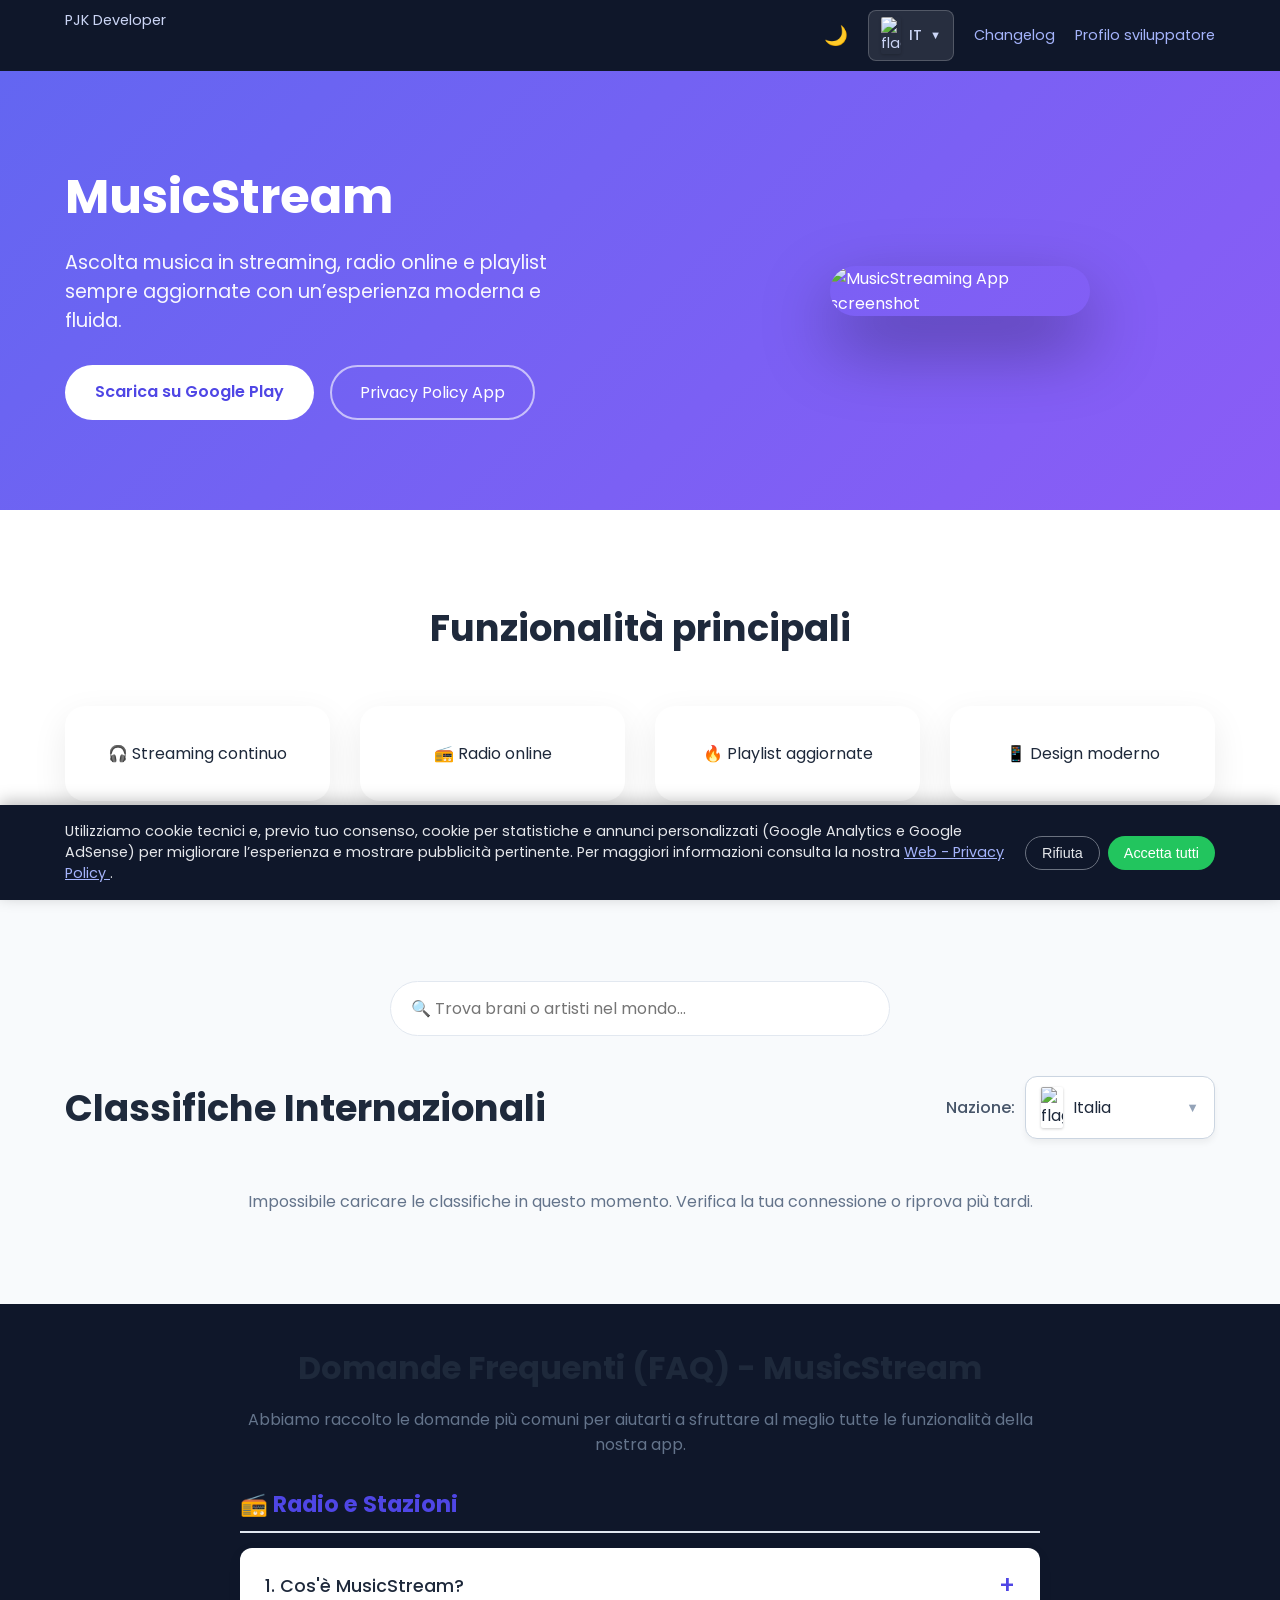
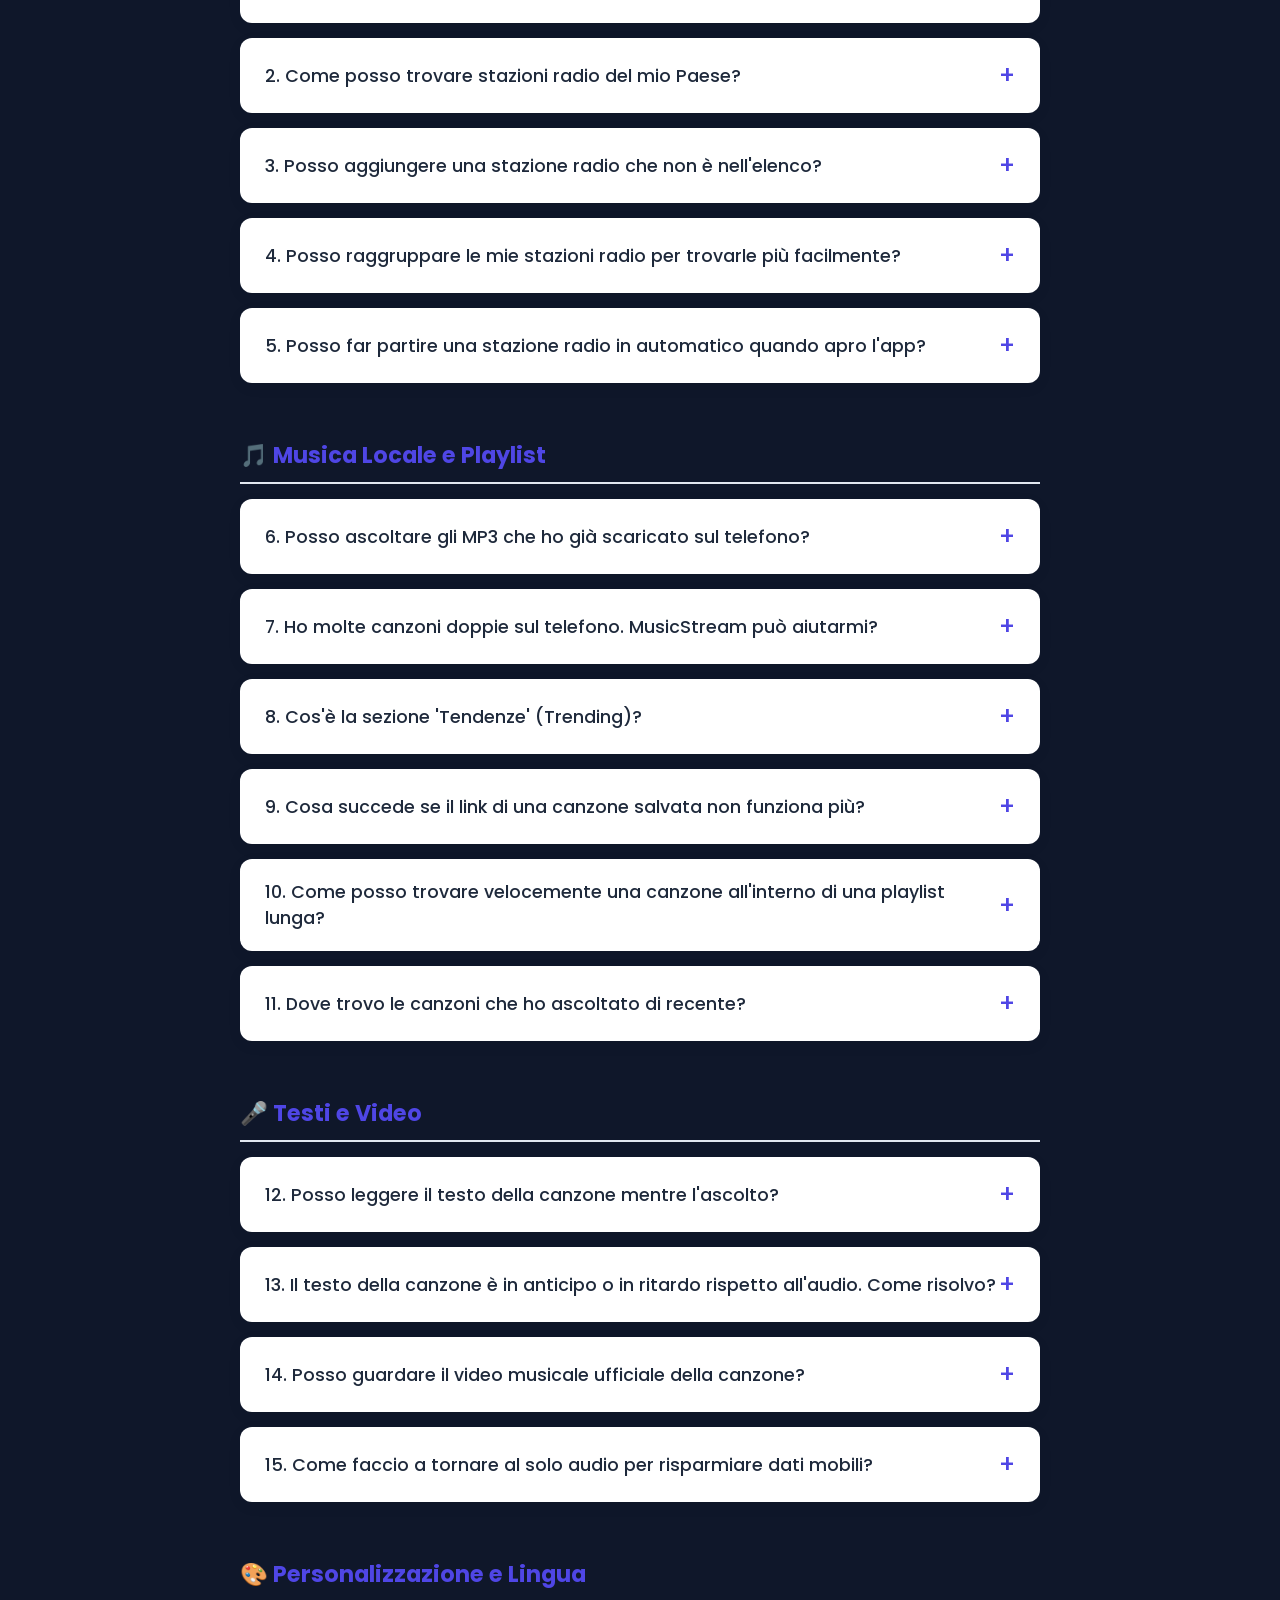
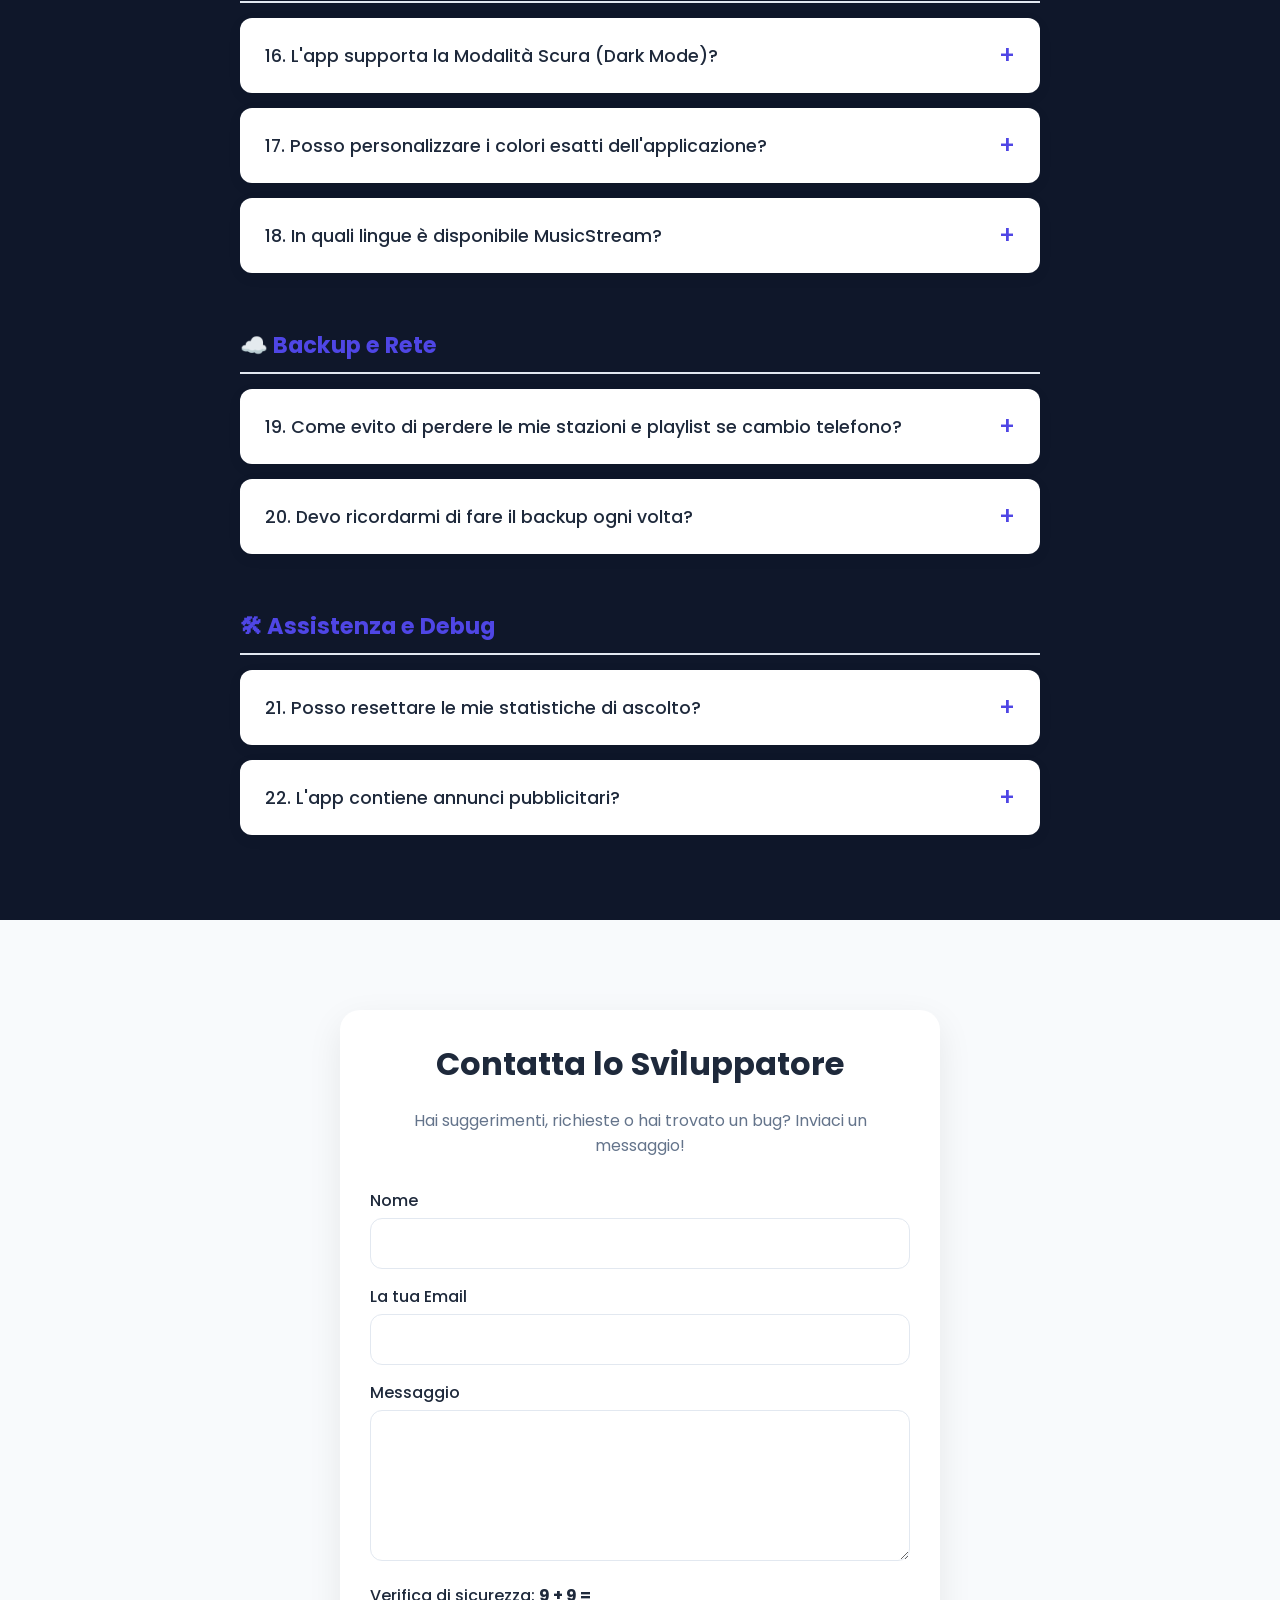
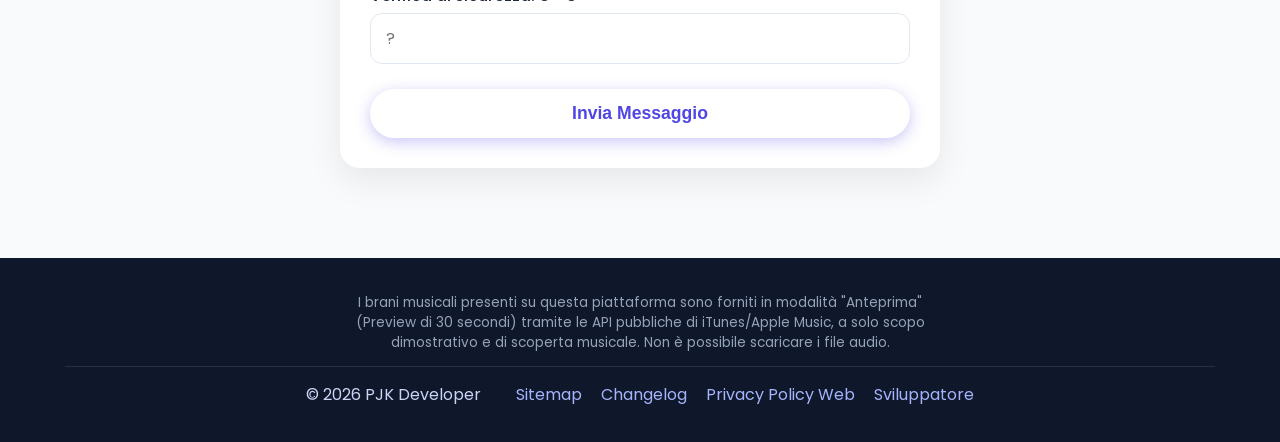
==== commit 8976a0f3: "1. Aggiunto Changelog" ====
--- a/musicstream/index.html
+++ b/musicstream/index.html
@@ -56,6 +56,9 @@
                         <li data-lang="de"><img src="https://flagcdn.com/w40/de.png" alt="DE"> Deutsch</li>
                     </ul>
                 </div>
+                <a href="changelog.html" data-i18n="changelog">
+                    Changelog
+                </a>
                 <a href="https://play.google.com/store/apps/dev?id=6305350565263081254" target="_blank"
                     data-i18n="dev_profile">
                     Profilo sviluppatore
@@ -350,6 +353,7 @@
                 <p>© 2026 PJK Developer</p>
                 <div>
                     <a href="sitemap.html">Sitemap</a>
+                    <a href="changelog.html" data-i18n="changelog">Changelog</a>
                     <a href="policy.html" data-i18n="privacy_policy_web">Privacy Policy Web</a>
                     <a href="https://play.google.com/store/apps/dev?id=6305350565263081254" target="_blank"
                         data-i18n="developer">
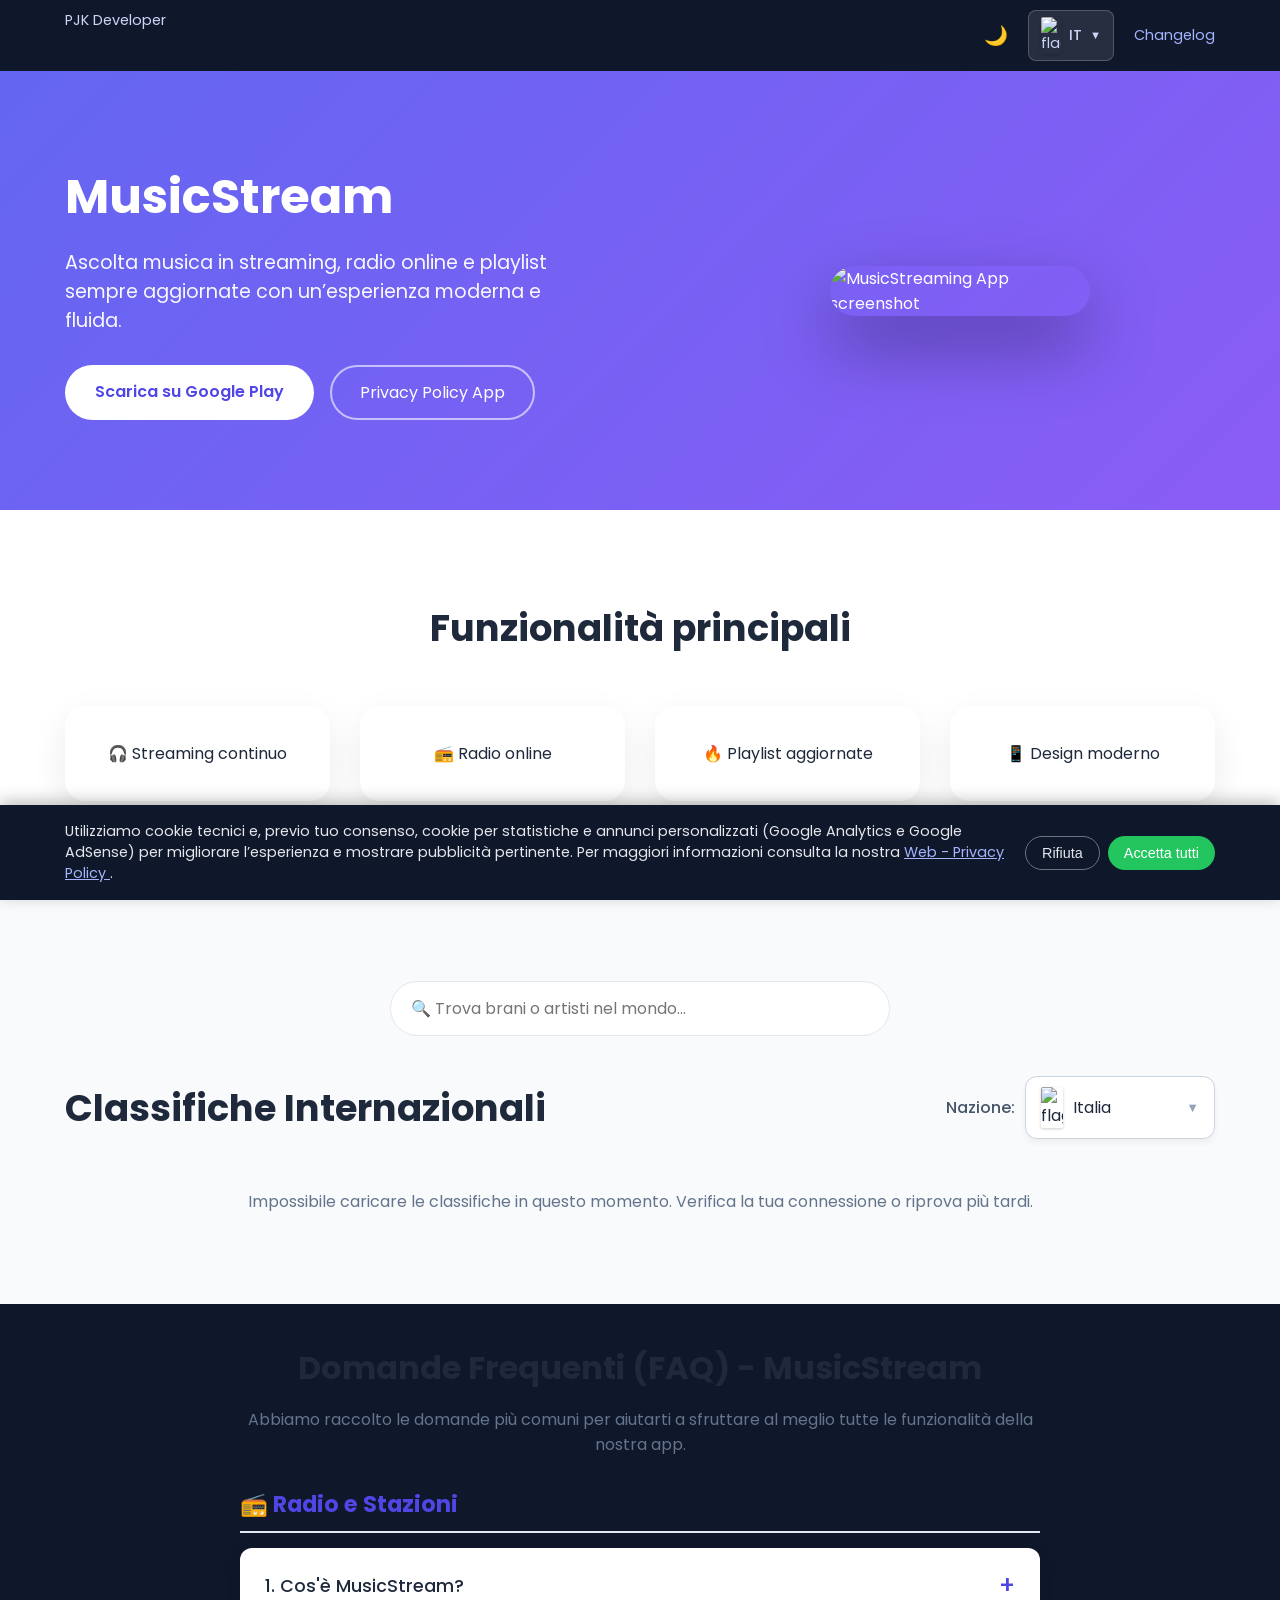
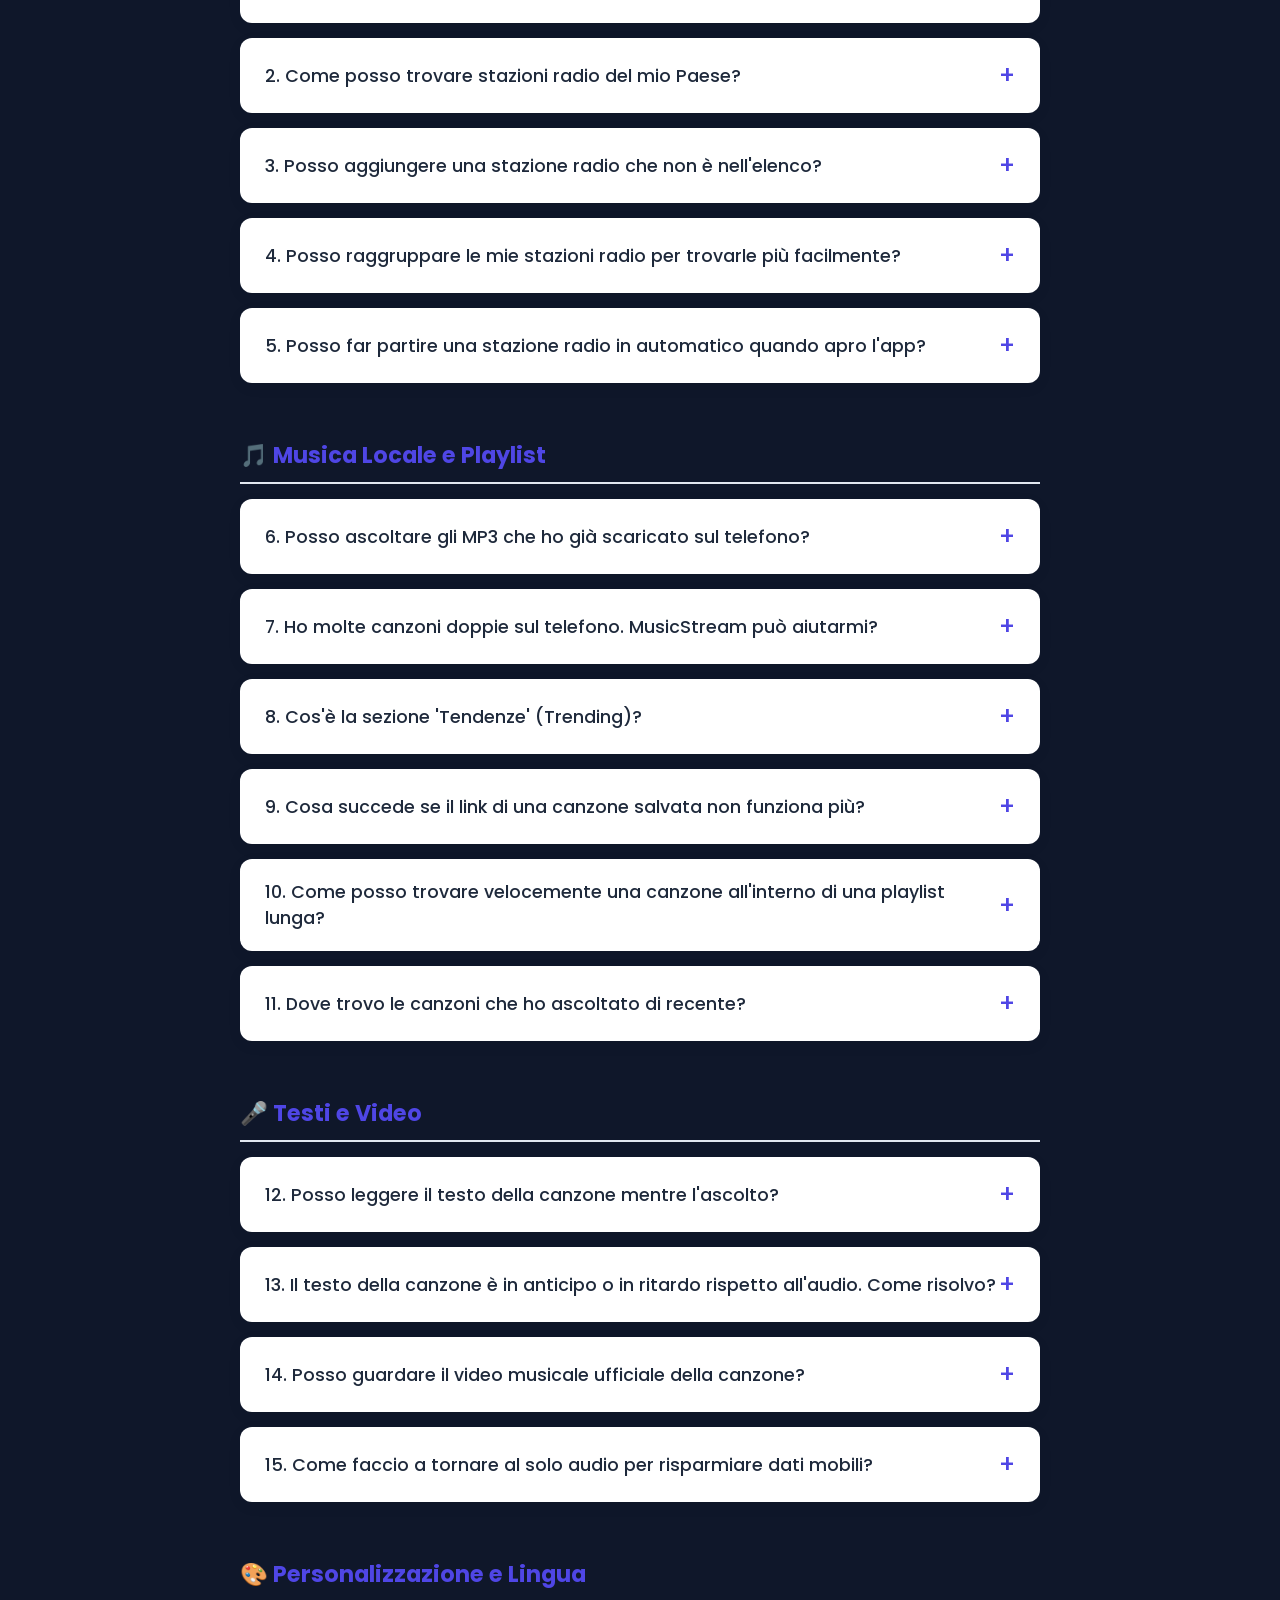
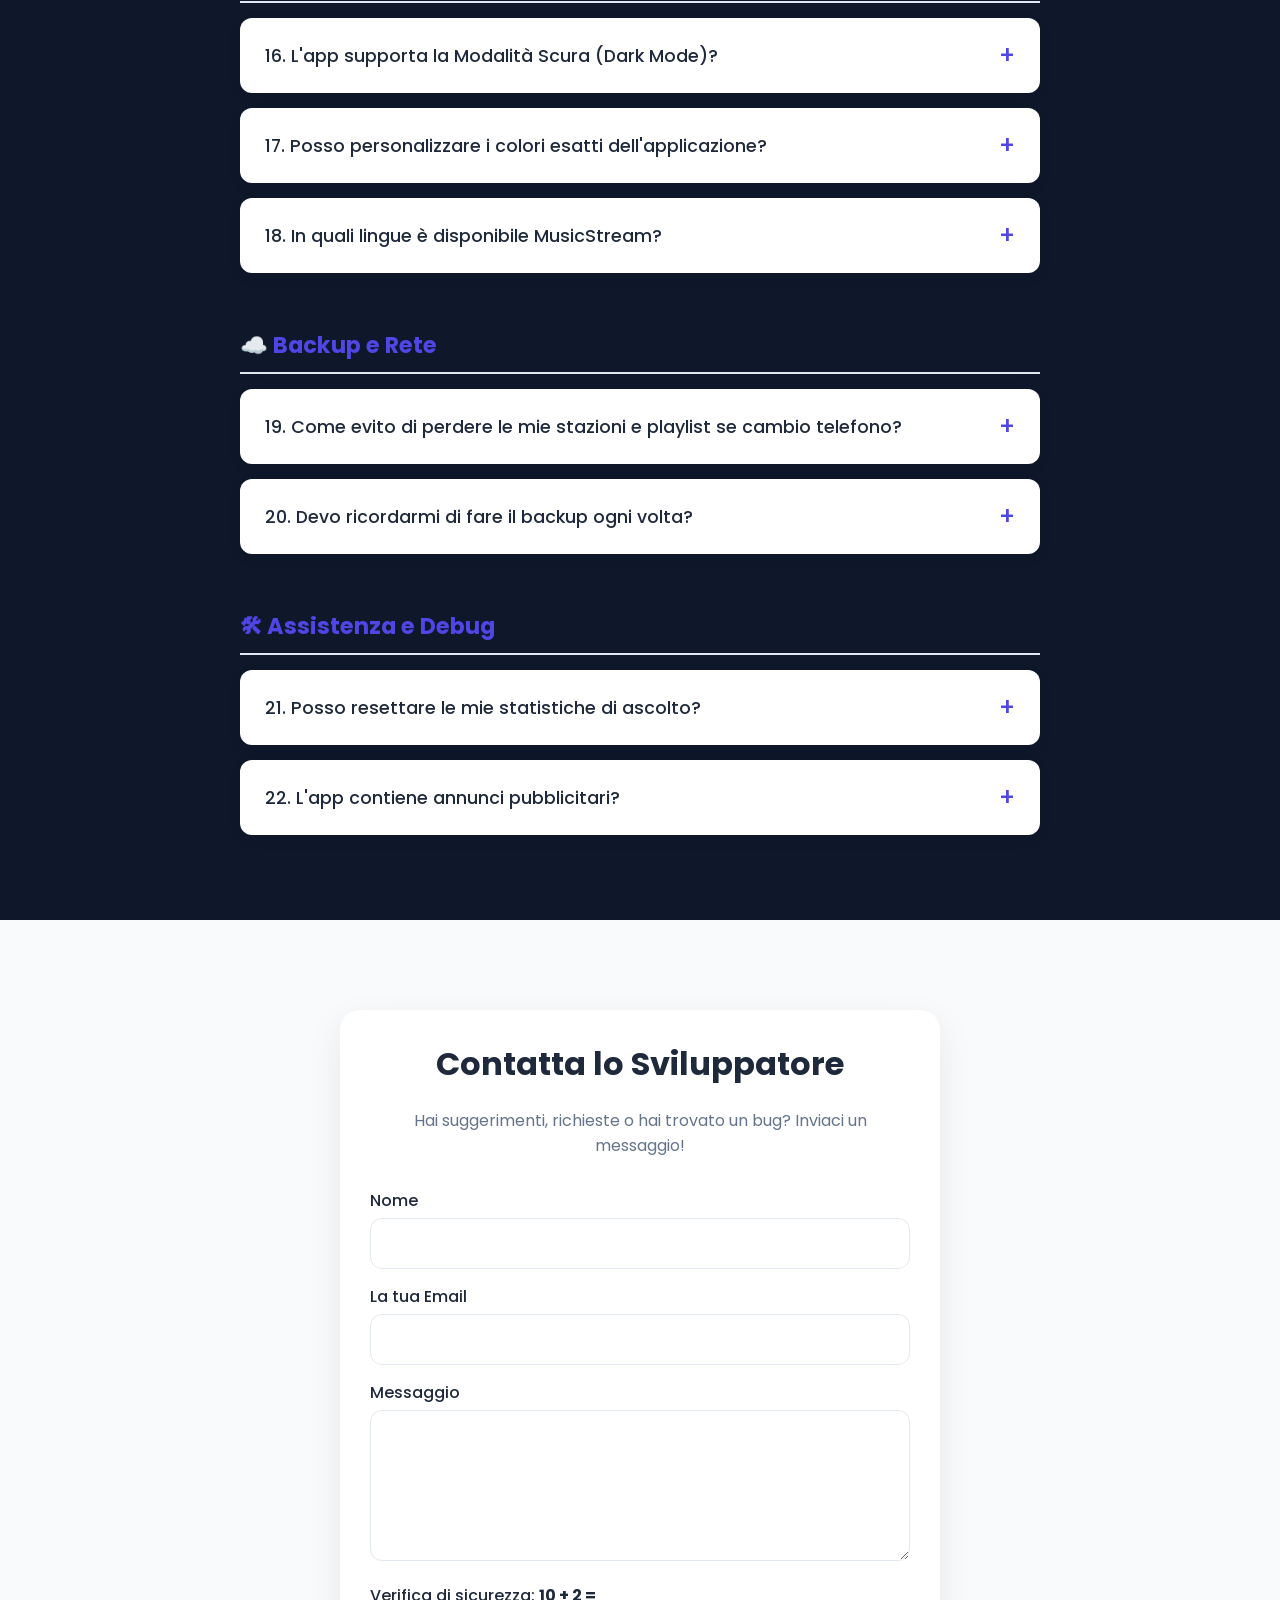
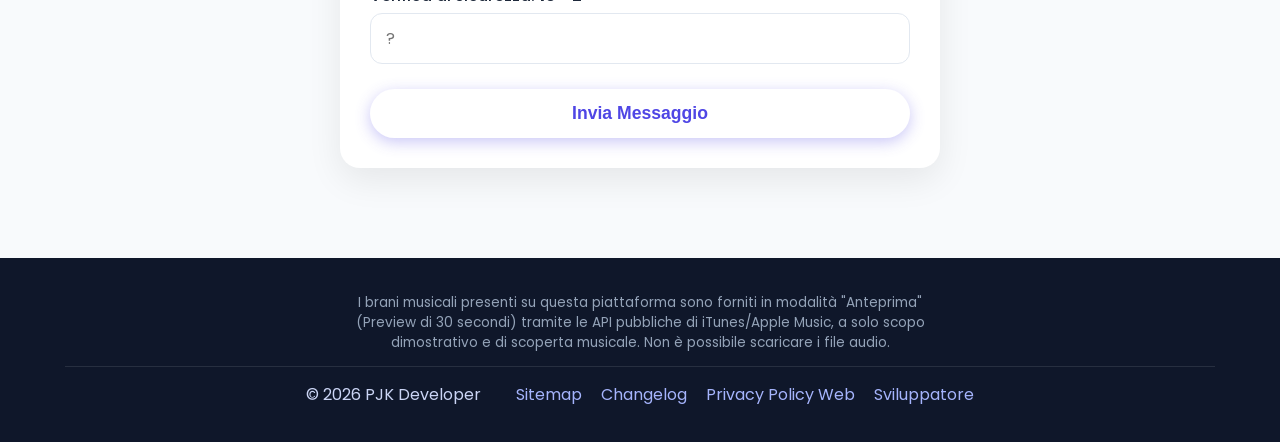
==== commit 19abafd0: "1. eliminato la scritta "Profilo sviluppatore!" dalla parte alta della pagina" ====
--- a/musicstream/index.html
+++ b/musicstream/index.html
@@ -58,10 +58,6 @@
                 </div>
                 <a href="changelog.html" data-i18n="changelog">
                     Changelog
-                </a>
-                <a href="https://play.google.com/store/apps/dev?id=6305350565263081254" target="_blank"
-                    data-i18n="dev_profile">
-                    Profilo sviluppatore
                 </a>
             </div>
         </div>
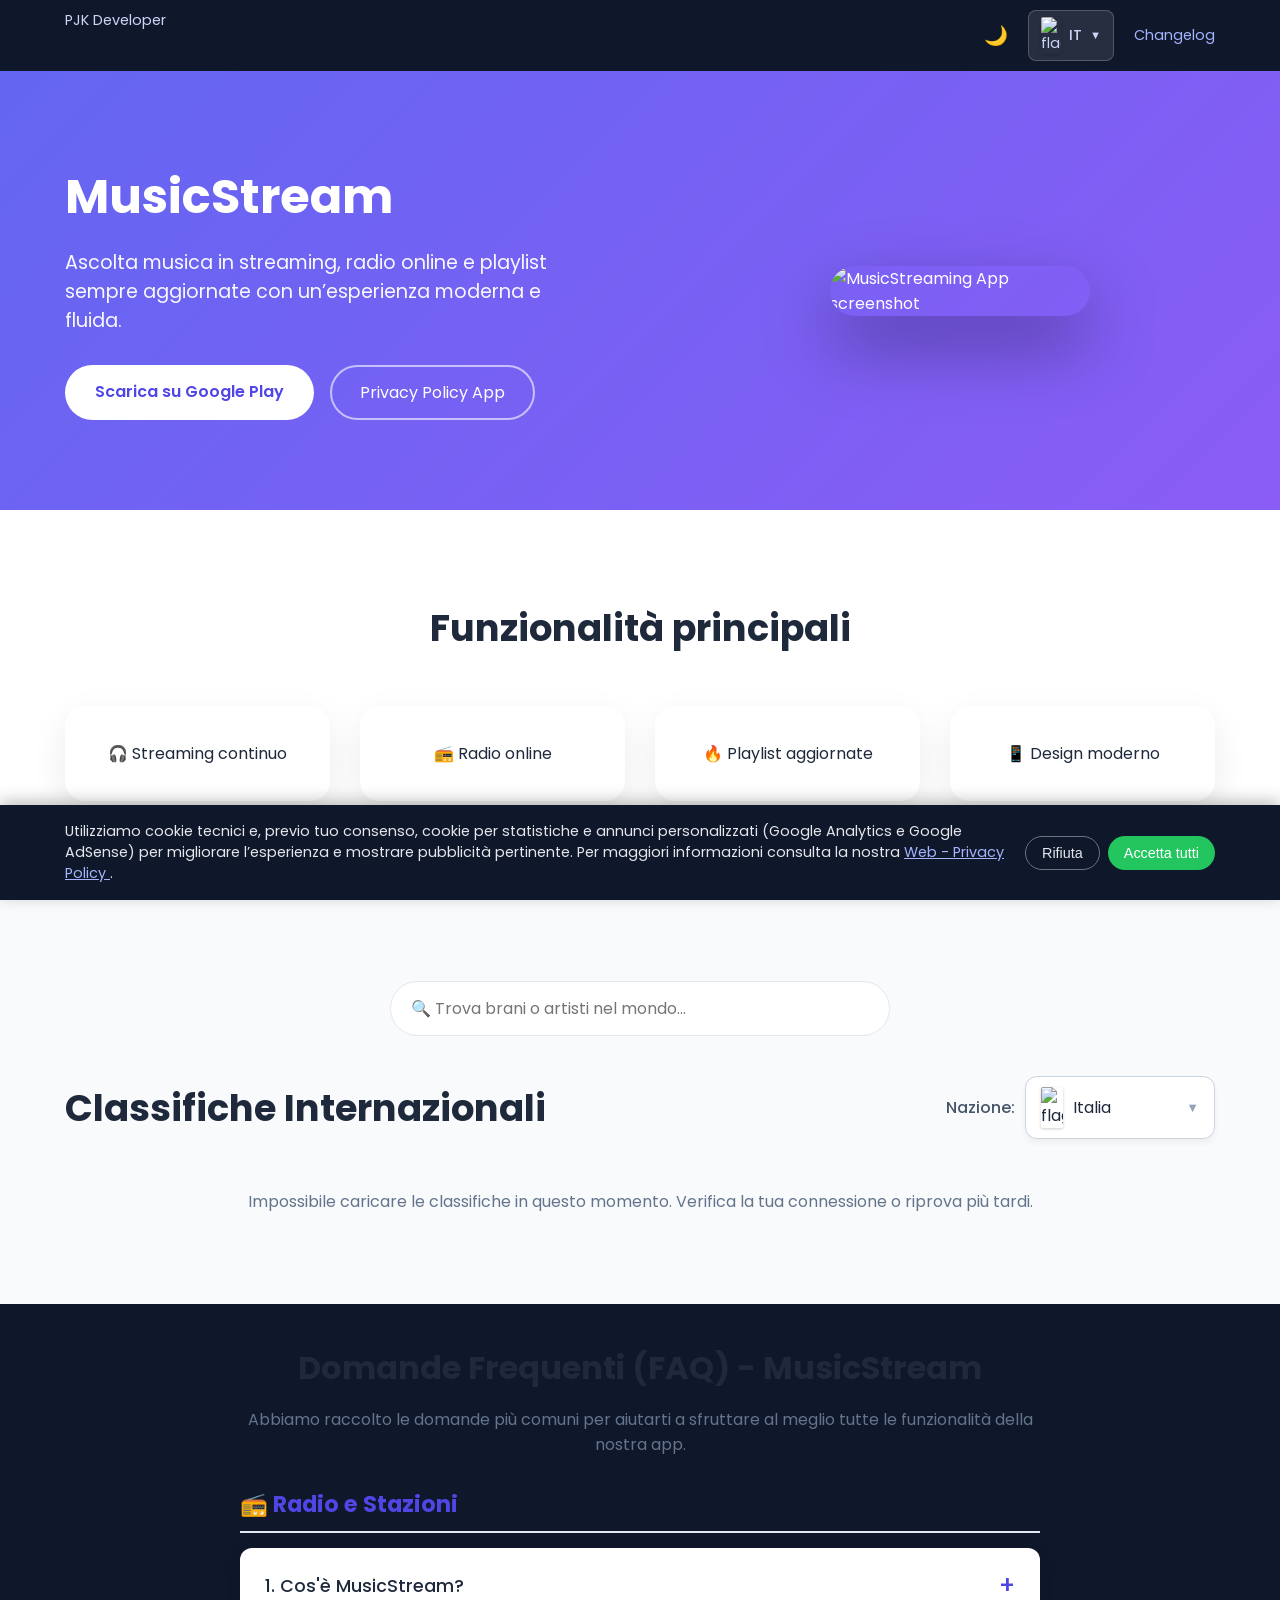
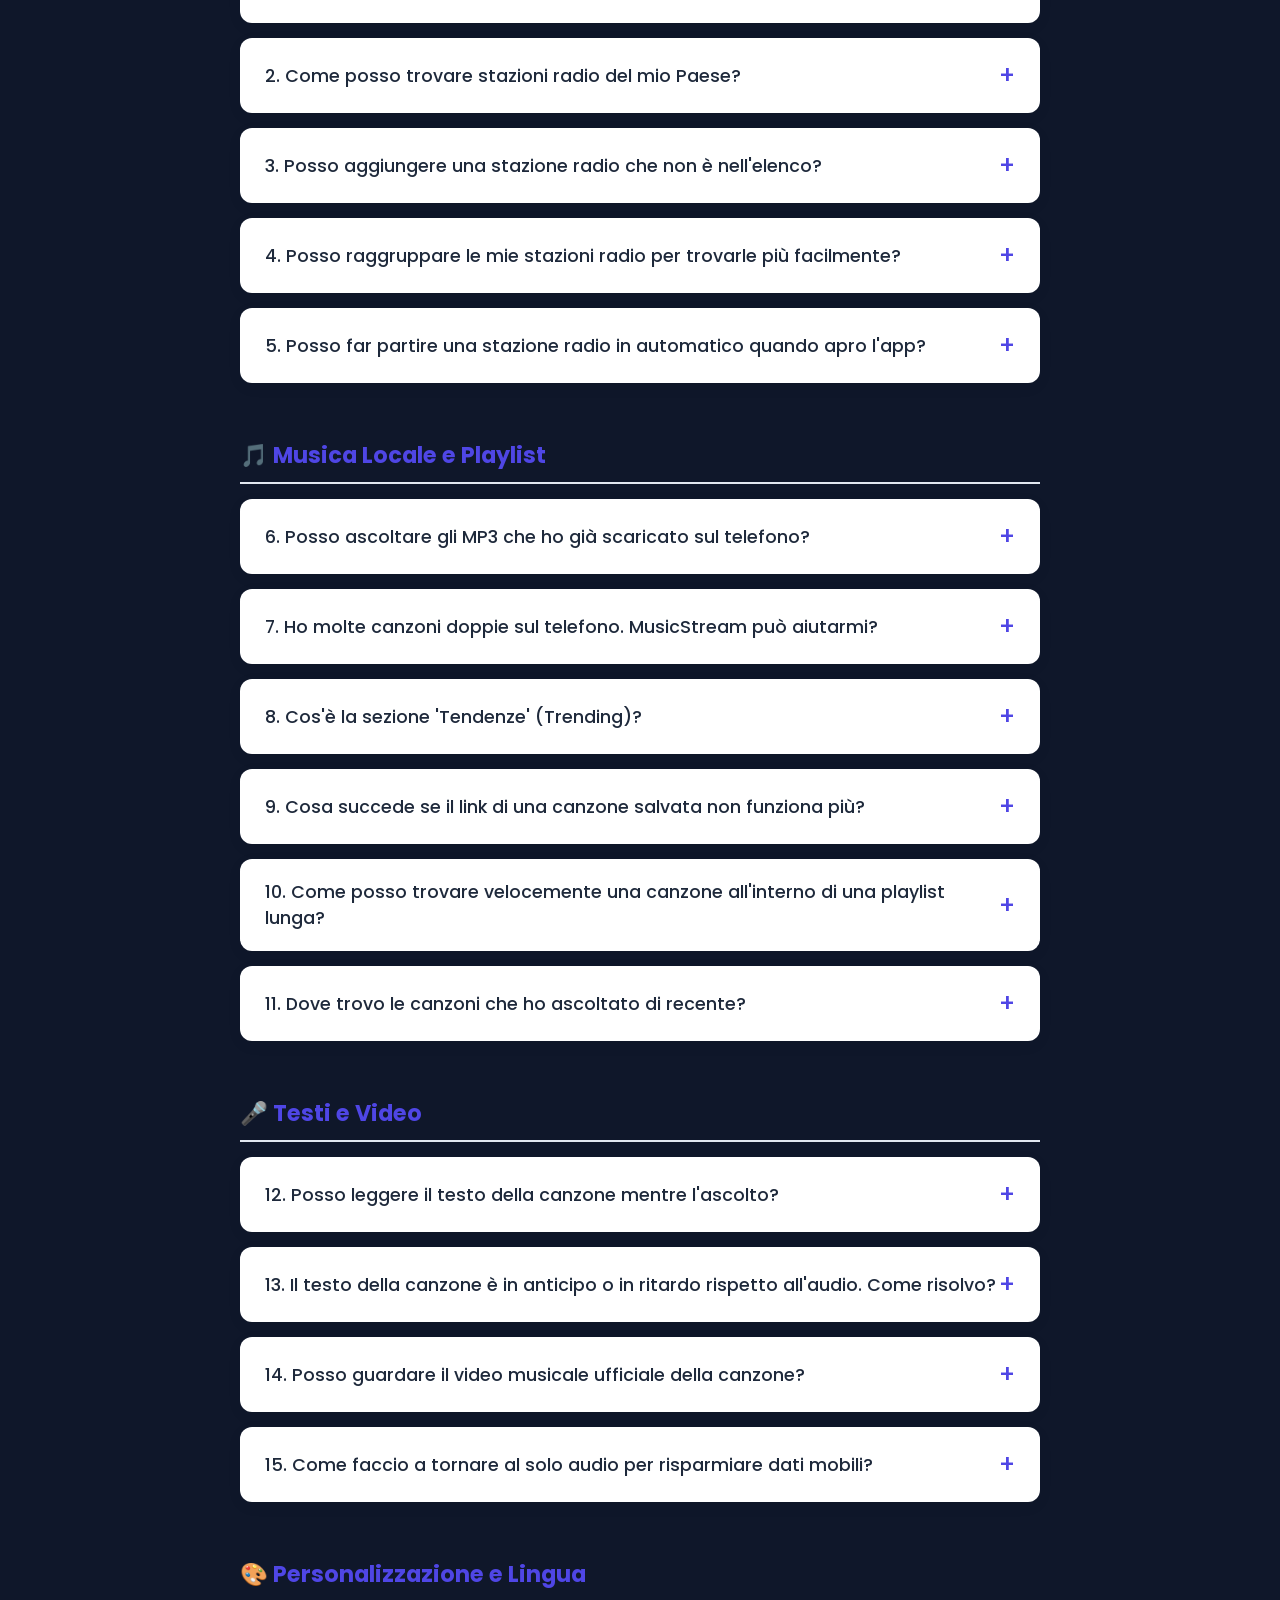
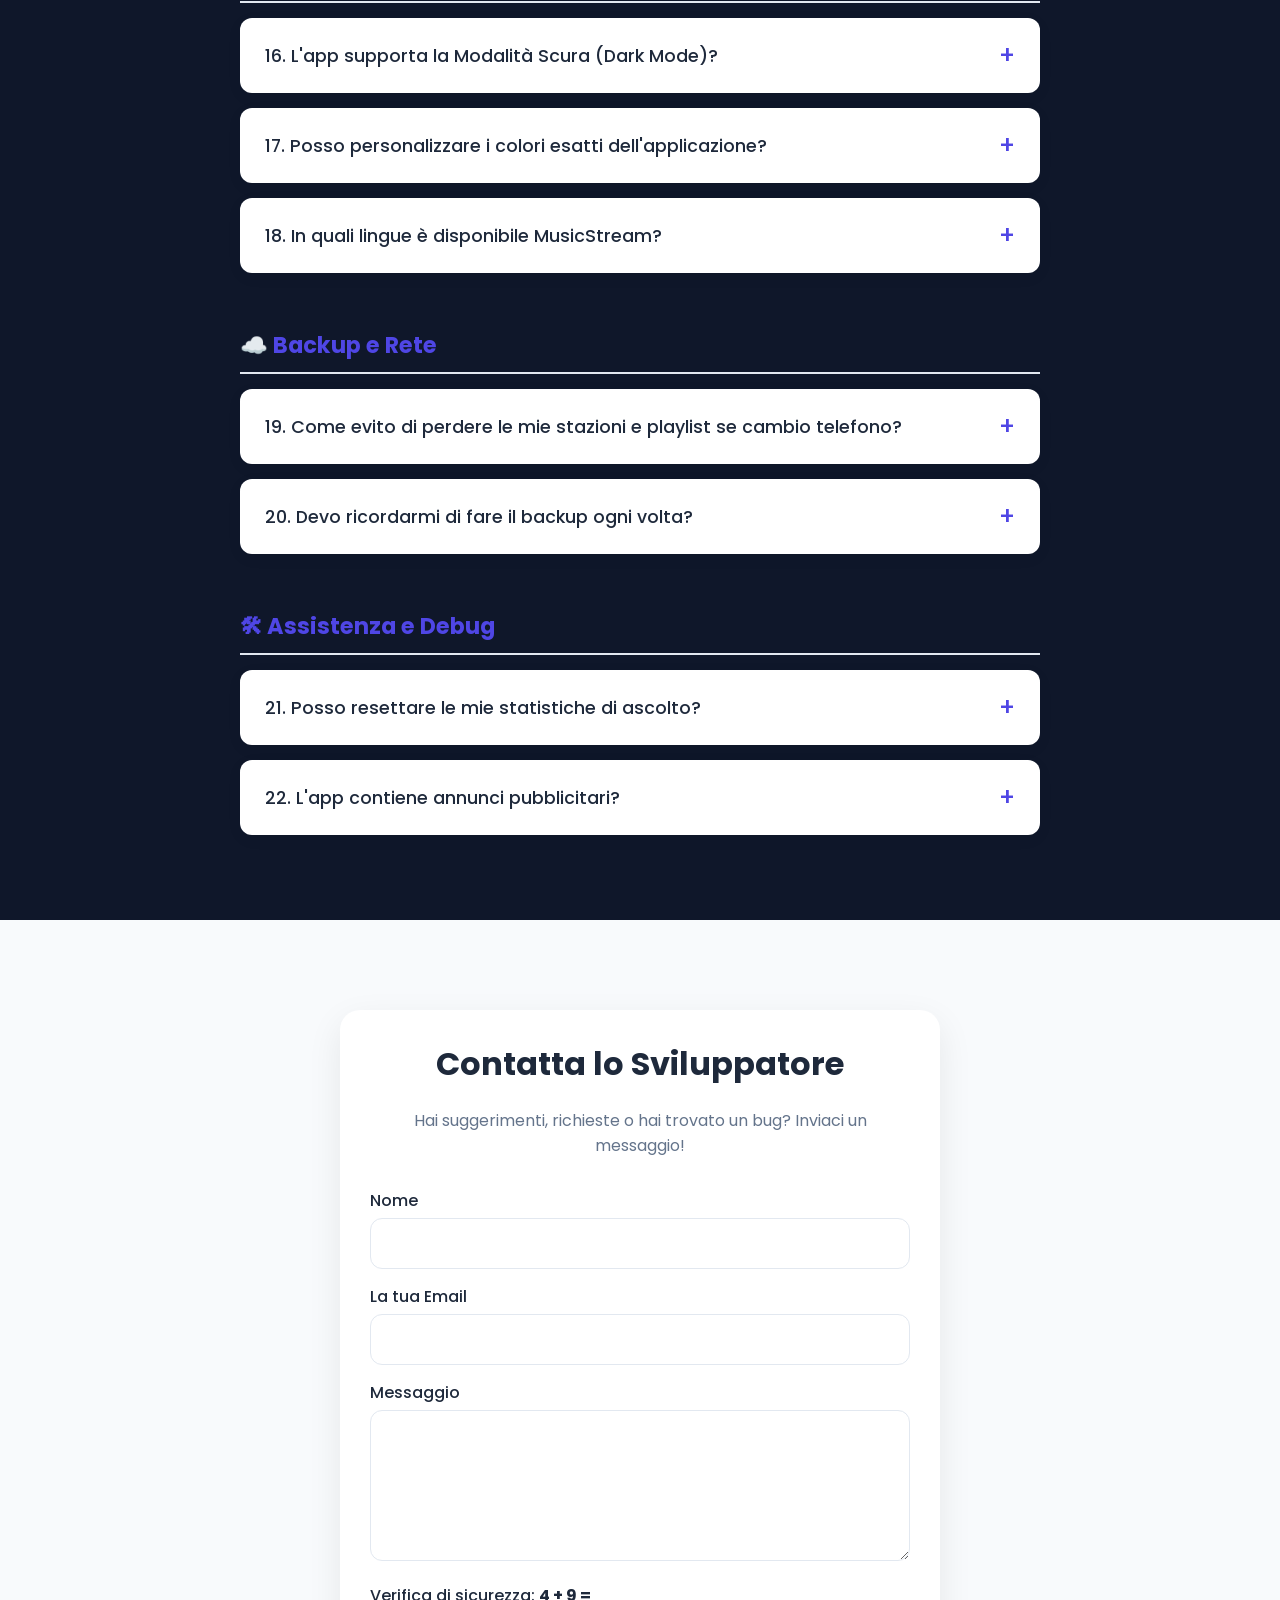
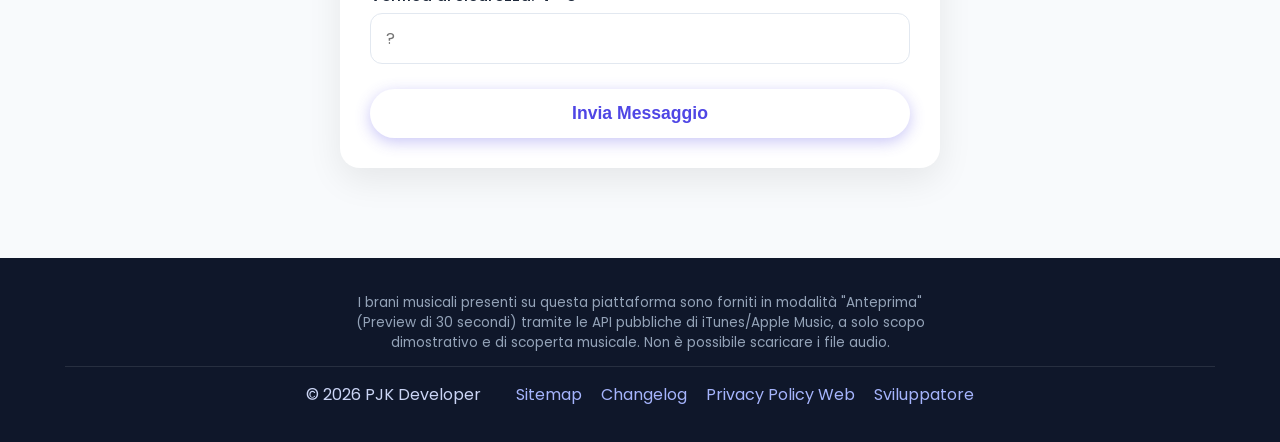
==== commit e7f3f6dc: "1. Spostato i file sitemap sulla root" ====
--- a/musicstream/index.html
+++ b/musicstream/index.html
@@ -348,7 +348,7 @@
                 style="display: flex; gap: 20px; flex-wrap: wrap; justify-content: center; width: 100%; border-top: 1px solid rgba(255,255,255,0.1); padding-top: 15px;">
                 <p>© 2026 PJK Developer</p>
                 <div>
-                    <a href="sitemap.html">Sitemap</a>
+                    <a href="../sitemap.html">Sitemap</a>
                     <a href="changelog.html" data-i18n="changelog">Changelog</a>
                     <a href="policy.html" data-i18n="privacy_policy_web">Privacy Policy Web</a>
                     <a href="https://play.google.com/store/apps/dev?id=6305350565263081254" target="_blank"
@@ -495,4 +495,4 @@
     </div>
 </body>
 
-</html>
+</html>
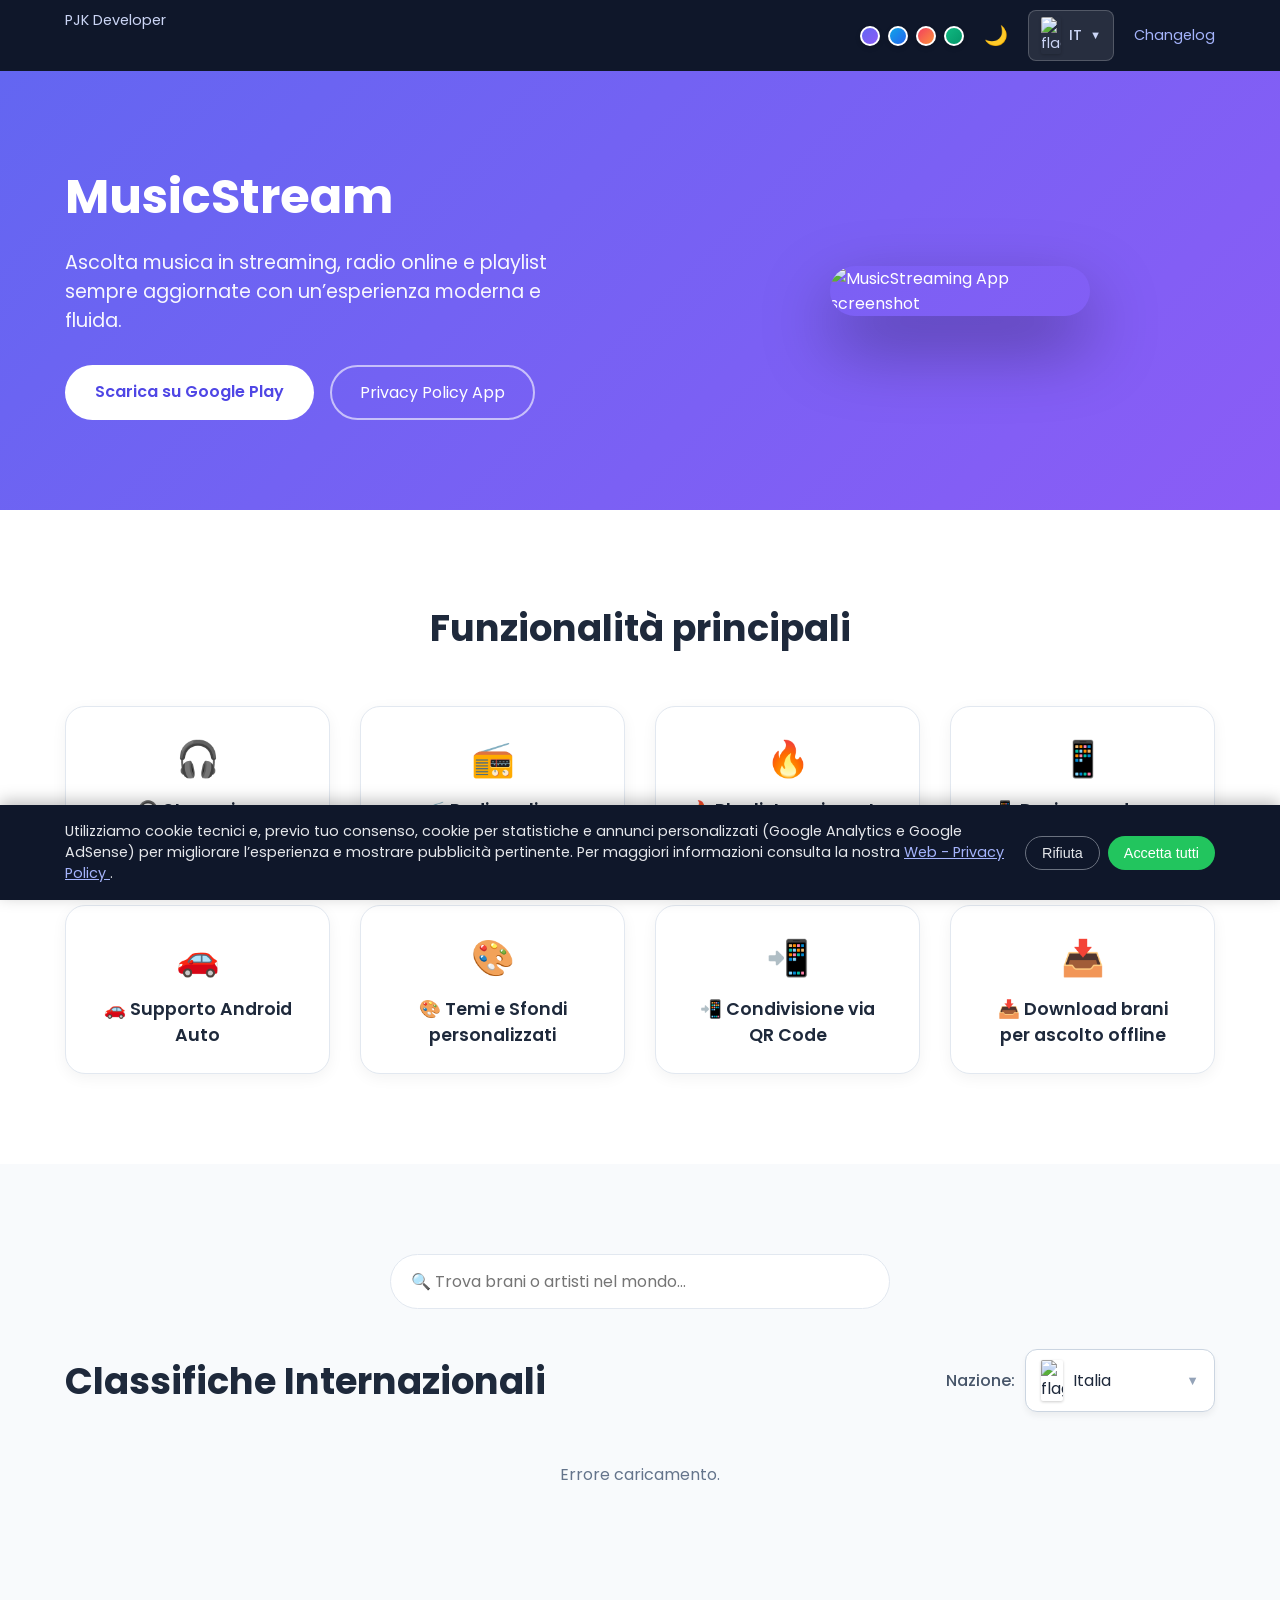
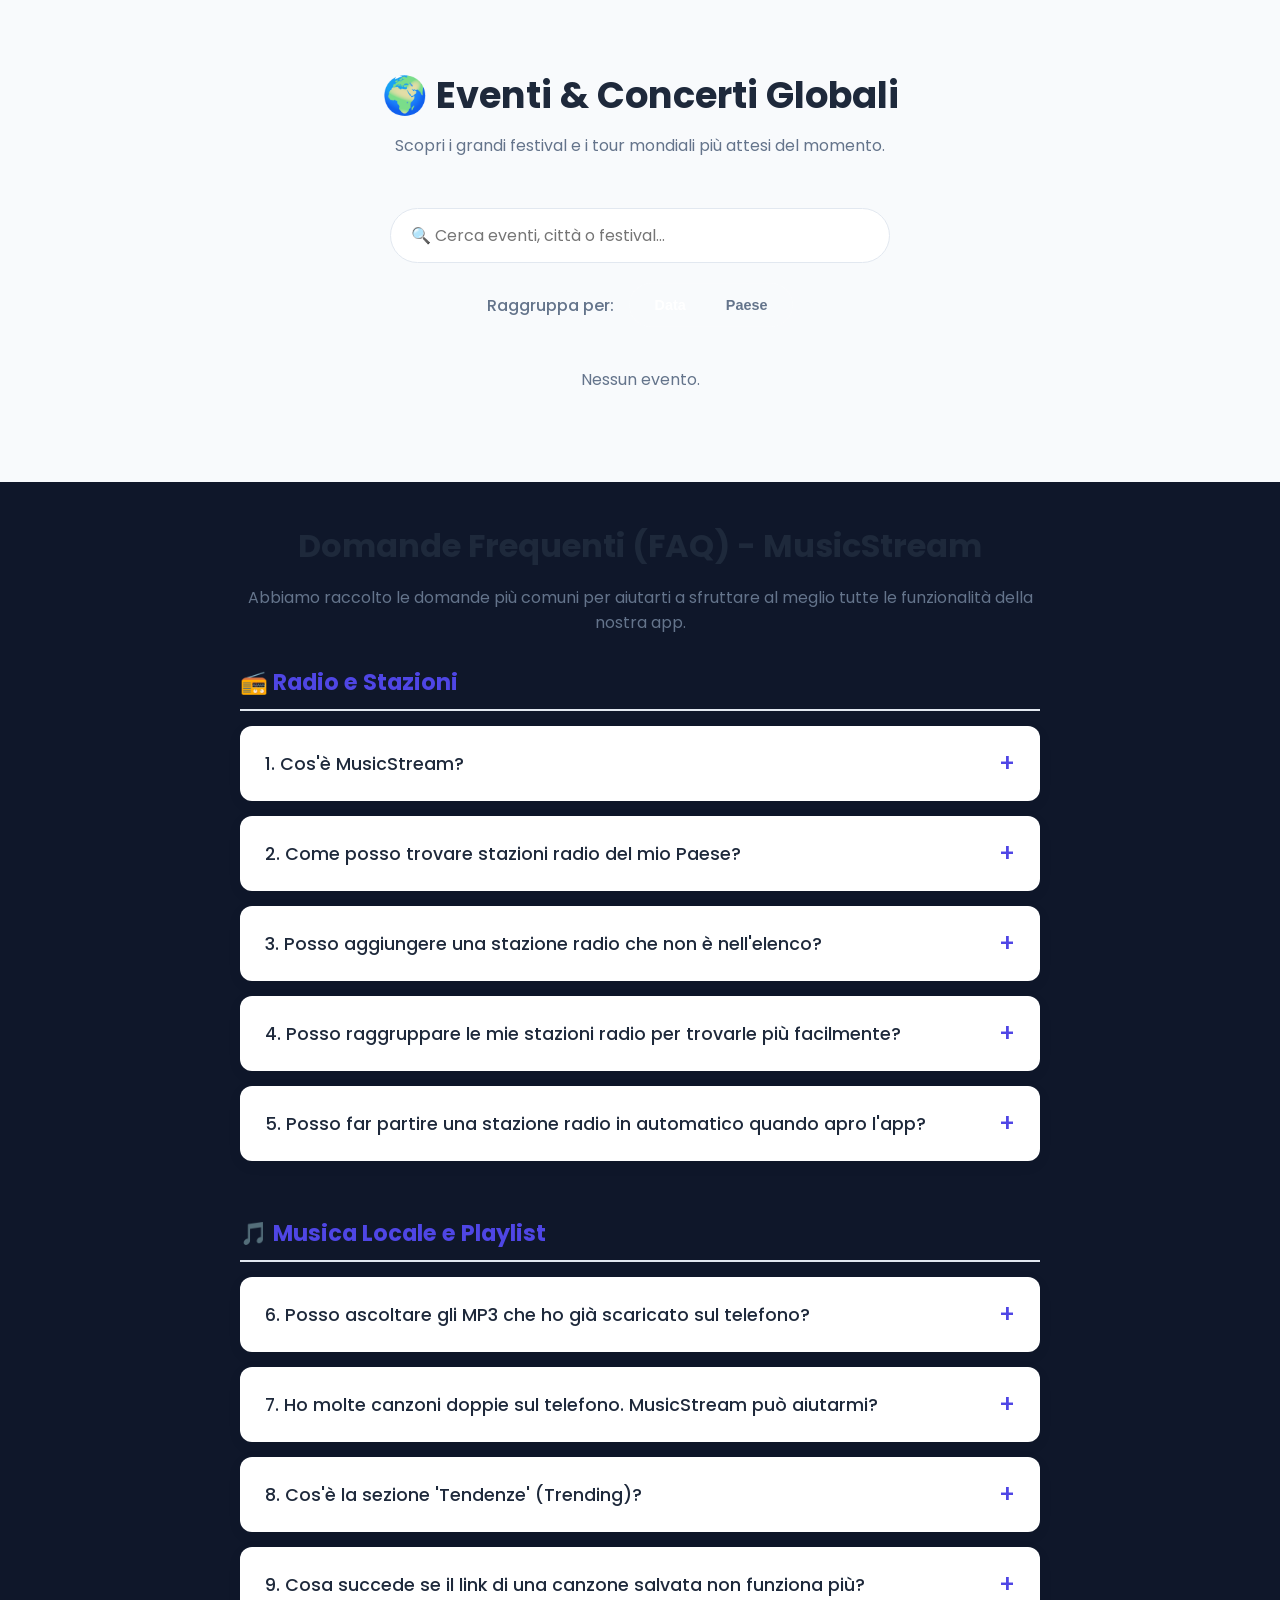
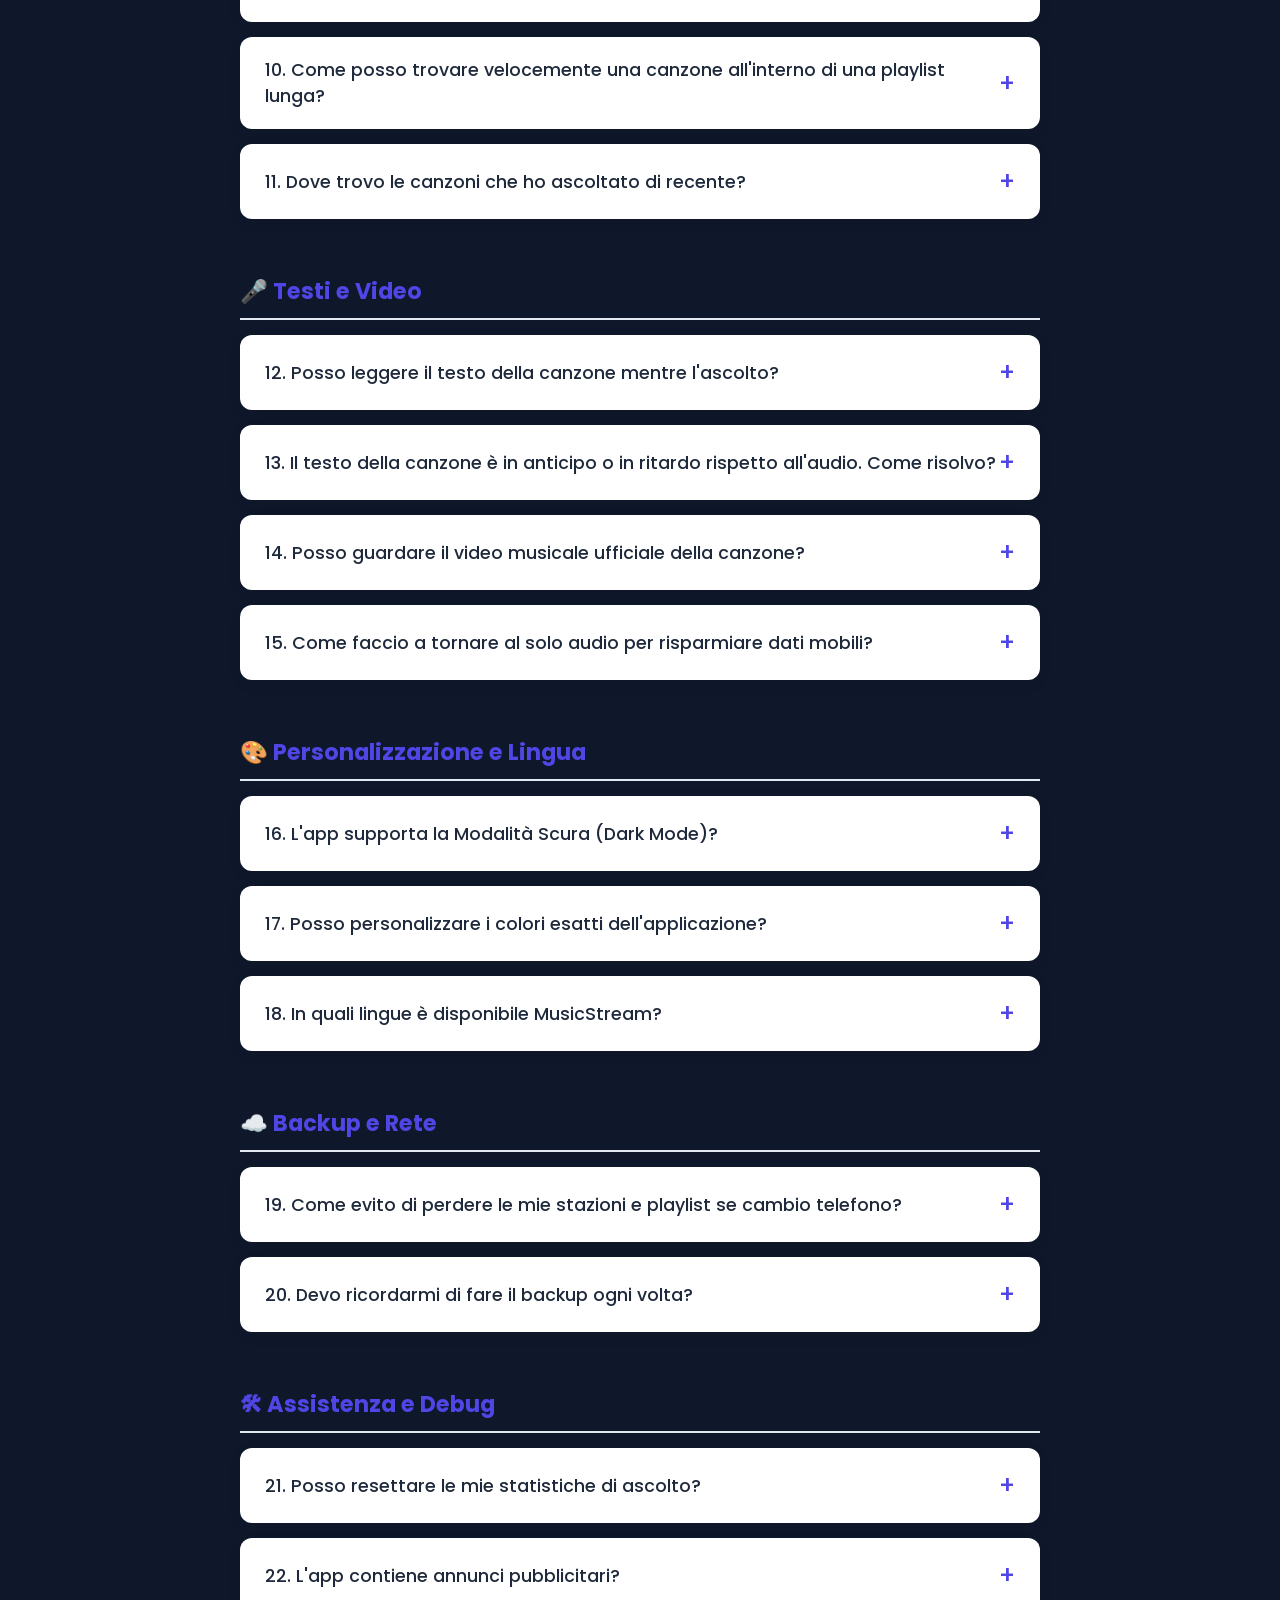
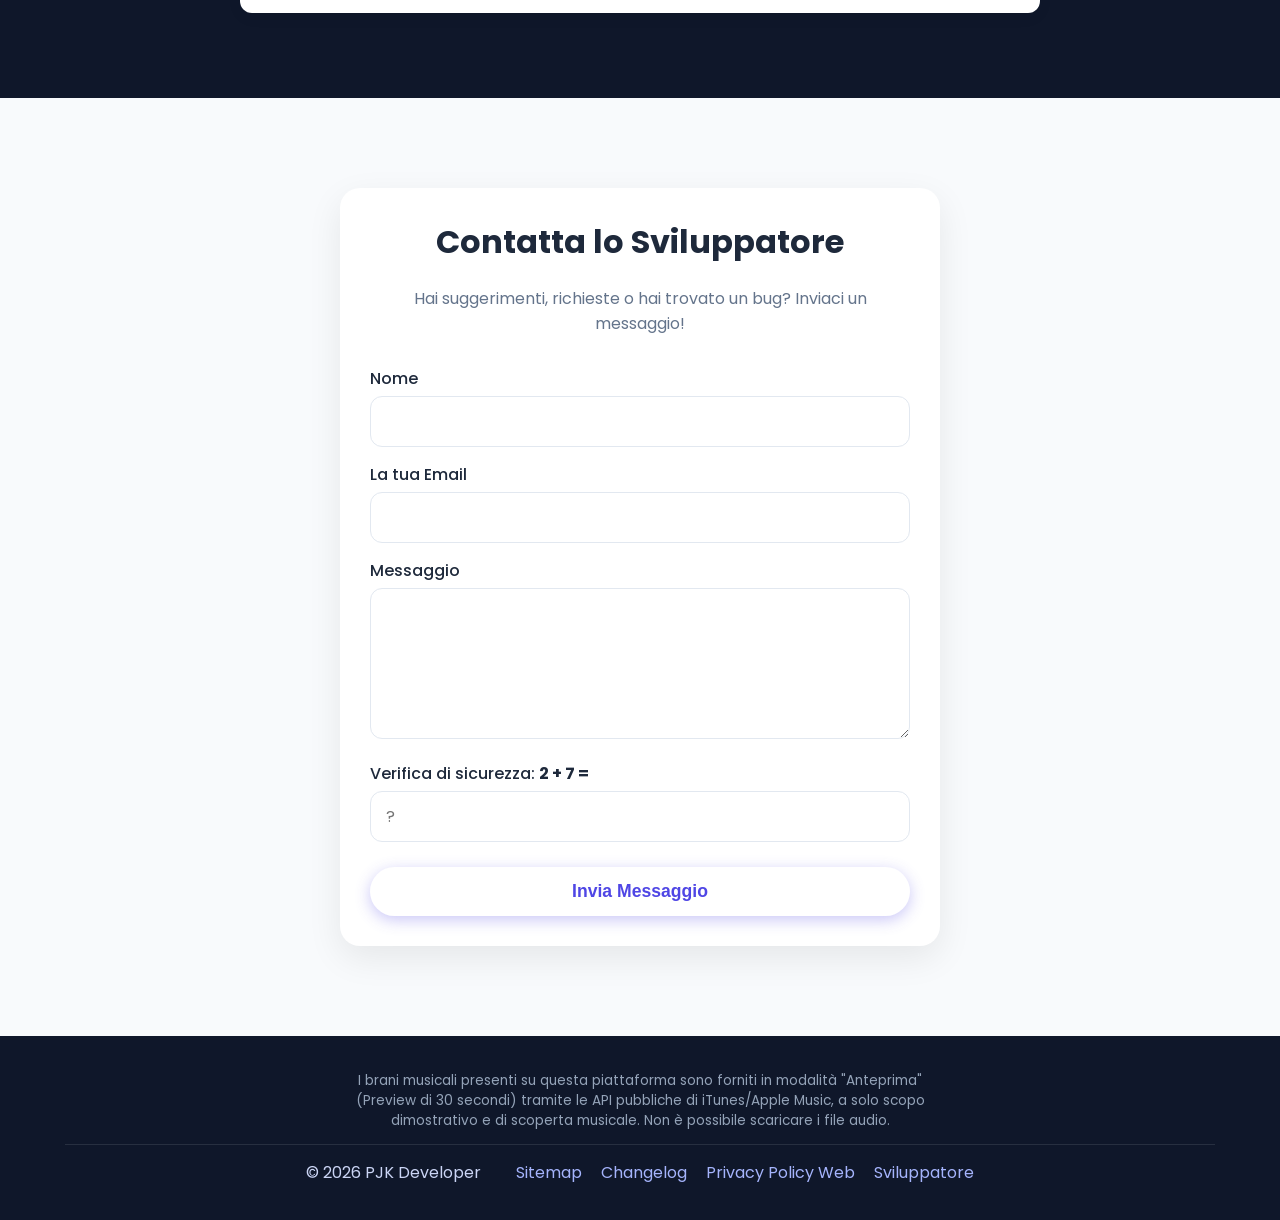
==== commit bda5bd82: "aggiunto eventi musicali" ====
--- a/musicstream/index.html
+++ b/musicstream/index.html
@@ -39,6 +39,13 @@
         <div class="container top-bar-content">
             <span>PJK Developer</span>
             <div style="display: flex; gap: 20px; align-items: center;">
+                <div class="theme-picker" style="display: flex; gap: 8px; align-items: center;">
+                    <div class="theme-bubble" data-theme="default" style="width: 20px; height: 20px; border-radius: 50%; background: linear-gradient(135deg, #6366f1, #8b5cf6); cursor: pointer; border: 2px solid white; box-shadow: 0 2px 5px rgba(0,0,0,0.2);" title="Default"></div>
+                    <div class="theme-bubble" data-theme="ocean" style="width: 20px; height: 20px; border-radius: 50%; background: linear-gradient(135deg, #0ea5e9, #2563eb); cursor: pointer; border: 2px solid white; box-shadow: 0 2px 5px rgba(0,0,0,0.2);" title="Ocean"></div>
+                    <div class="theme-bubble" data-theme="sunset" style="width: 20px; height: 20px; border-radius: 50%; background: linear-gradient(135deg, #f43f5e, #fb923c); cursor: pointer; border: 2px solid white; box-shadow: 0 2px 5px rgba(0,0,0,0.2);" title="Sunset"></div>
+                    <div class="theme-bubble" data-theme="forest" style="width: 20px; height: 20px; border-radius: 50%; background: linear-gradient(135deg, #10b981, #059669); cursor: pointer; border: 2px solid white; box-shadow: 0 2px 5px rgba(0,0,0,0.2);" title="Forest"></div>
+                </div>
+
                 <button id="dark-mode-toggle"
                     style="background: transparent; border: none; cursor: pointer; font-size: 1.2rem; transition: transform 0.3s;"
                     title="Cambia Tema">🌙</button>
@@ -98,10 +105,38 @@
             <h2 data-i18n="features_title">Funzionalità principali</h2>
 
             <div class="features-grid">
-                <div class="feature-card" data-i18n="feat_1">🎧 Streaming continuo</div>
-                <div class="feature-card" data-i18n="feat_2">📻 Radio online</div>
-                <div class="feature-card" data-i18n="feat_3">🔥 Playlist aggiornate</div>
-                <div class="feature-card" data-i18n="feat_4">📱 Design moderno</div>
+                <div class="feature-card">
+                    <span class="feature-icon">🎧</span>
+                    <span class="feature-text" data-i18n="feat_1">Streaming continuo</span>
+                </div>
+                <div class="feature-card">
+                    <span class="feature-icon">📻</span>
+                    <span class="feature-text" data-i18n="feat_2">Radio online</span>
+                </div>
+                <div class="feature-card">
+                    <span class="feature-icon">🔥</span>
+                    <span class="feature-text" data-i18n="feat_3">Playlist aggiornate</span>
+                </div>
+                <div class="feature-card">
+                    <span class="feature-icon">📱</span>
+                    <span class="feature-text" data-i18n="feat_4">Design moderno</span>
+                </div>
+                <div class="feature-card">
+                    <span class="feature-icon">🚗</span>
+                    <span class="feature-text" data-i18n="feat_5">Supporto Android Auto</span>
+                </div>
+                <div class="feature-card">
+                    <span class="feature-icon">🎨</span>
+                    <span class="feature-text" data-i18n="feat_6">Temi e Sfondi personalizzati</span>
+                </div>
+                <div class="feature-card">
+                    <span class="feature-icon">📲</span>
+                    <span class="feature-text" data-i18n="feat_7">Condivisione via QR Code</span>
+                </div>
+                <div class="feature-card">
+                    <span class="feature-icon">📥</span>
+                    <span class="feature-text" data-i18n="feat_8">Download brani offline</span>
+                </div>
             </div>
         </div>
     </section>
@@ -178,6 +213,36 @@
 
             <div class="dynamic-grid" id="dynamic-grid-container">
                 <!-- Il contenuto verrà caricato dinamicamente tramite JavaScript -->
+                <div style="text-align: center; width: 100%; grid-column: 1 / -1; color: #64748b; font-size: 1.1rem;">
+                    <p data-i18n="loading_content">Caricamento contenuti in corso...</p>
+                </div>
+            </div>
+        </div>
+    </section>
+
+    <!-- SEZIONE EVENTI E CONCERTI -->
+    <section class="dynamic-section" id="events-section" style="background-color: var(--dynamic-section-bg);">
+        <div class="container">
+            <h2 data-i18n="events_title">🌍 Eventi & Concerti Globali</h2>
+            <p style="text-align: center; color: var(--text-secondary); margin-top: -40px; margin-bottom: 50px;" data-i18n="events_subtitle">
+                Scopri i grandi festival e i tour mondiali più attesi del momento.
+            </p>
+            
+            <div class="search-container" style="margin-bottom: 20px;">
+                <input type="text" id="event-search-input" class="search-input"
+                    data-i18n-placeholder="events_search_placeholder" placeholder="🔍 Cerca eventi, città o festival...">
+            </div>
+
+            <div class="group-toggle-container" style="display: flex; justify-content: center; align-items: center; gap: 15px; margin-bottom: 40px;">
+                <span style="color: var(--text-secondary); font-weight: 500;" data-i18n="group_by">Raggruppa per:</span>
+                <div class="toggle-buttons" style="display: flex; background: rgba(255,255,255,0.05); padding: 5px; border-radius: 30px; border: 1px solid rgba(255,255,255,0.1);">
+                    <button class="toggle-btn active" id="group-date-btn" data-i18n="group_date" style="padding: 8px 20px; border-radius: 25px; border: none; cursor: pointer; font-size: 0.9rem; font-weight: 600; transition: 0.3s; background: var(--accent-color); color: white;">Data</button>
+                    <button class="toggle-btn" id="group-country-btn" data-i18n="group_country" style="padding: 8px 20px; border-radius: 25px; border: none; cursor: pointer; font-size: 0.9rem; font-weight: 600; transition: 0.3s; background: transparent; color: var(--text-secondary);">Paese</button>
+                </div>
+            </div>
+
+            <div class="events-grid" id="events-grid-container">
+                <!-- Caricato via JS -->
                 <div style="text-align: center; width: 100%; grid-column: 1 / -1; color: #64748b; font-size: 1.1rem;">
                     <p data-i18n="loading_content">Caricamento contenuti in corso...</p>
                 </div>
--- a/musicstream/style.css
+++ b/musicstream/style.css
@@ -1,810 +1,922 @@
-:root {
-    --bg-gradient-top: #f4f6fb;
-    --bg-gradient-bottom: #ffffff;
-    --text-primary: #1e293b;
-    --text-secondary: #64748b;
-    --card-bg: #ffffff;
-    --card-hover: #f8fafc;
-    --border-color: #e2e8f0;
-    --accent: #4f46e5;
-    --topbar-bg: #0f172a;
-    --btn-primary-bg: #ffffff;
-    --btn-primary-text: #4f46e5;
-    --dynamic-section-bg: #f8fafc;
-}
-
-body.dark-mode {
-    --bg-gradient-top: #0f172a;
-    --bg-gradient-bottom: #1e293b;
-    --text-primary: #f8fafc;
-    --text-secondary: #94a3b8;
-    --card-bg: #1e293b;
-    --card-hover: #334155;
-    --border-color: #334155;
-    --accent: #818cf8;
-    --topbar-bg: #020617;
-    --btn-primary-bg: #4f46e5;
-    --btn-primary-text: #ffffff;
-    --dynamic-section-bg: #0f172a;
-}
-
-* {
-    margin: 0;
-    padding: 0;
-    box-sizing: border-box;
-}
-
-body {
-    font-family: 'Poppins', sans-serif;
-    background: linear-gradient(180deg, var(--bg-gradient-top), var(--bg-gradient-bottom)) no-repeat;
-    background-size: cover;
-    background-attachment: fixed;
-    color: var(--text-primary);
-    transition: background 0.3s ease, color 0.3s ease;
-}
-
-.container {
-    width: 90%;
-    max-width: 1150px;
-    margin: auto;
-}
-
-/* Top bar */
-.top-bar {
-    background: var(--topbar-bg);
-    color: #cbd5f5;
-    font-size: 0.9rem;
-    transition: background 0.3s ease;
-}
-
-.top-bar-content {
-    display: flex;
-    justify-content: space-between;
-    padding: 10px 0;
-}
-
-.top-bar a {
-    color: #a5b4fc;
-    text-decoration: none;
-}
-
-.top-bar a:hover {
-    text-decoration: underline;
-}
-
-/* Hero */
-.hero {
-    background: linear-gradient(135deg, #6366f1, #8b5cf6);
-    color: #fff;
-    padding: 90px 0;
-}
-
-.hero-grid {
-    display: grid;
-    grid-template-columns: 1.3fr 0.7fr;
-    gap: 50px;
-    align-items: center;
-}
-
-.hero h1 {
-    font-size: 3rem;
-    margin-bottom: 15px;
-}
-
-.subtitle {
-    font-size: 1.2rem;
-    opacity: 0.95;
-    margin-bottom: 30px;
-    max-width: 520px;
-}
-
-/* CTA */
-.cta {
-    display: flex;
-    gap: 16px;
-    flex-wrap: wrap;
-}
-
-.btn-primary {
-    background: #ffffff;
-    color: #4f46e5;
-    padding: 14px 30px;
-    border-radius: 40px;
-    font-weight: 600;
-    text-decoration: none;
-    transition: all 0.25s ease;
-}
-
-.btn-primary:hover {
-    transform: translateY(-2px);
-    box-shadow: 0 10px 25px rgba(0, 0, 0, 0.2);
-}
-
-.btn-secondary {
-    border: 2px solid rgba(255, 255, 255, 0.6);
-    color: #fff;
-    padding: 13px 28px;
-    border-radius: 40px;
-    text-decoration: none;
-}
-
-/* App image */
-.hero-image img {
-    width: 100%;
-    max-width: 260px;
-    border-radius: 26px;
-    box-shadow: 0 30px 70px rgba(0, 0, 0, 0.35);
-}
-
-/* Features */
-.features {
-    padding: 90px 0;
-    background: var(--bg-gradient-bottom);
-    transition: background 0.3s ease;
-}
-
-.features h2 {
-    text-align: center;
-    font-size: 2.3rem;
-    margin-bottom: 50px;
-}
-
-.features-grid {
-    display: grid;
-    grid-template-columns: repeat(auto-fit, minmax(230px, 1fr));
-    gap: 30px;
-}
-
-.feature-card {
-    background: var(--card-bg);
-    padding: 35px 30px;
-    border-radius: 20px;
-    text-align: center;
-    box-shadow: 0 12px 35px rgba(0, 0, 0, 0.08);
-    transition: transform 0.2s ease, background 0.3s ease;
-}
-
-.feature-card:hover {
-    transform: translateY(-5px);
-}
-
-/* FAQ Section */
-.faq-section {
-    padding: 80px 0;
-    background: var(--bg-gradient-top);
-    transition: background 0.3s ease;
-}
-
-.faq-section h2 {
-    text-align: center;
-    font-size: 2.3rem;
-    margin-bottom: 15px;
-}
-
-.faq-desc {
-    text-align: center;
-    color: var(--text-secondary);
-    margin-bottom: 50px;
-    max-width: 700px;
-    margin-left: auto;
-    margin-right: auto;
-    font-size: 1.05rem;
-}
-
-.faq-category {
-    margin-bottom: 30px;
-}
-
-.faq-category h3 {
-    font-size: 1.4rem;
-    color: var(--accent);
-    margin-bottom: 15px;
-    padding-bottom: 10px;
-    border-bottom: 2px solid var(--border-color);
-}
-
-.faq-item {
-    background: var(--card-bg);
-    border-radius: 12px;
-    margin-bottom: 15px;
-    box-shadow: 0 4px 15px rgba(0, 0, 0, 0.05);
-    overflow: hidden;
-    transition: background 0.3s ease;
-}
-
-.faq-question {
-    padding: 20px 25px;
-    display: flex;
-    justify-content: space-between;
-    align-items: center;
-    cursor: pointer;
-    font-weight: 500;
-    font-size: 1.1rem;
-    color: var(--text-primary);
-    transition: all 0.2s ease;
-}
-
-.faq-question:hover {
-    background: var(--card-hover);
-}
-
-.faq-toggle {
-    font-size: 1.5rem;
-    color: var(--accent);
-    transition: transform 0.3s ease;
-}
-
-.faq-answer {
-    max-height: 0;
-    overflow: hidden;
-    transition: max-height 0.4s ease;
-    background: var(--card-bg);
-}
-
-.faq-answer-inner {
-    padding: 0 25px 25px 25px;
-    color: var(--text-secondary);
-    line-height: 1.6;
-    font-size: 0.95rem;
-}
-
-.faq-item.active .faq-toggle {
-    transform: rotate(45deg);
-}
-
-.faq-item.active .faq-answer {
-    max-height: 1000px;
-}
-
-/* Footer */
-.footer {
-    background: var(--topbar-bg);
-    color: #cbd5f5;
-    padding: 35px 0;
-    transition: background 0.3s ease;
-}
-
-.footer-content {
-    display: flex;
-    justify-content: space-between;
-    flex-wrap: wrap;
-    gap: 15px;
-}
-
-.footer a {
-    color: #a5b4fc;
-    text-decoration: none;
-    margin-left: 15px;
-}
-
-.footer a:hover {
-    text-decoration: underline;
-}
-
-/* Banner cookie */
-.cookie-banner {
-    position: fixed;
-    left: 0;
-    right: 0;
-    bottom: 0;
-    z-index: 9999;
-    background: #0f172a;
-    color: #e5e7eb;
-    padding: 16px;
-    box-shadow: 0 -4px 15px rgba(0, 0, 0, 0.25);
-}
-
-.cookie-inner {
-    max-width: 1150px;
-    margin: 0 auto;
-    display: flex;
-    flex-wrap: wrap;
-    align-items: center;
-    gap: 12px;
-    justify-content: space-between;
-    font-size: 0.9rem;
-}
-
-.cookie-text {
-    flex: 1 1 260px;
-}
-
-.cookie-text a {
-    color: #a5b4fc;
-    text-decoration: underline;
-}
-
-.cookie-buttons {
-    display: flex;
-    gap: 8px;
-    flex-wrap: wrap;
-}
-
-.cookie-btn {
-    border-radius: 999px;
-    padding: 8px 16px;
-    border: none;
-    cursor: pointer;
-    font-size: 0.9rem;
-    font-weight: 500;
-}
-
-.cookie-btn-accept {
-    background-color: #22c55e;
-    color: #ffffff;
-}
-
-.cookie-btn-reject {
-    background-color: transparent;
-    color: #e5e7eb;
-    border: 1px solid #6b7280;
-}
-
-.cookie-btn-accept:hover {
-    background-color: #16a34a;
-}
-
-.cookie-btn-reject:hover {
-    background-color: #111827;
-}
-
-/* Responsive */
-@media (max-width: 768px) {
-    .hero-grid {
-        grid-template-columns: 1fr;
-        text-align: center;
-    }
-
-    .hero-image img {
-        margin: 40px auto 0;
-    }
-
-    .cta {
-        justify-content: center;
-    }
-
-    .subtitle {
-        margin: auto auto 30px;
-    }
-
-    .footer-content {
-        justify-content: center;
-        text-align: center;
-    }
-
-    .cookie-inner {
-        flex-direction: column;
-        align-items: flex-start;
-    }
-}
-
-/* Contenuti Dinamici */
-.dynamic-section {
-    padding: 90px 0;
-    background: var(--dynamic-section-bg);
-    transition: background 0.3s ease;
-}
-
-.dynamic-section h2 {
-    text-align: center;
-    font-size: 2.3rem;
-    margin-bottom: 50px;
-}
-
-.dynamic-grid {
-    display: grid;
-    grid-template-columns: repeat(auto-fit, minmax(300px, 1fr));
-    gap: 30px;
-}
-
-.content-card {
-    background: var(--card-bg);
-    padding: 30px;
-    border-radius: 20px;
-    box-shadow: 0 12px 35px rgba(0, 0, 0, 0.08);
-    transition: transform 0.2s ease, background 0.3s ease;
-}
-
-.content-card:hover {
-    transform: translateY(-5px);
-}
-
-.content-card h3 {
-    color: var(--accent);
-    margin-bottom: 20px;
-    font-size: 1.4rem;
-    display: flex;
-    align-items: center;
-    gap: 10px;
-}
-
-.content-list {
-    list-style: none;
-}
-
-.content-list li {
-    margin-bottom: 20px;
-    padding-bottom: 20px;
-    border-bottom: 1px solid var(--border-color);
-    position: relative;
-    transition: border-color 0.3s ease;
-}
-
-.content-list li:last-child {
-    margin-bottom: 0;
-    padding-bottom: 0;
-    border-bottom: none;
-}
-
-.content-title {
-    font-weight: 600;
-    font-size: 1.1rem;
-    margin-bottom: 5px;
-    color: var(--text-primary);
-    padding-right: 35px;
-    /* Spazio per il cuore */
-}
-
-.content-subtitle {
-    font-size: 0.85rem;
-    color: var(--text-secondary);
-    margin-bottom: 8px;
-    text-transform: uppercase;
-    letter-spacing: 0.5px;
-    font-weight: 500;
-}
-
-.content-body {
-    font-size: 0.95rem;
-    color: var(--text-secondary);
-    line-height: 1.6;
-}
-
-.album-item {
-    display: flex;
-    align-items: center;
-    gap: 15px;
-}
-
-.album-cover {
-    width: 80px;
-    height: 80px;
-    border-radius: 12px;
-    object-fit: cover;
-    box-shadow: 0 4px 10px rgba(0, 0, 0, 0.1);
-}
-
-/* Modal Wikipedia */
-.modal-overlay {
-    position: fixed;
-    top: 0;
-    left: 0;
-    right: 0;
-    bottom: 0;
-    background: rgba(0, 0, 0, 0.6);
-    backdrop-filter: blur(4px);
-    display: flex;
-    justify-content: center;
-    align-items: center;
-    z-index: 10000;
-    opacity: 0;
-    visibility: hidden;
-    transition: all 0.3s ease;
-}
-
-.modal-overlay.active {
-    opacity: 1;
-    visibility: visible;
-}
-
-.modal-content {
-    background: var(--card-bg);
-    color: var(--text-primary);
-    padding: 30px;
-    border-radius: 20px;
-    max-width: 500px;
-    width: 90%;
-    position: relative;
-    box-shadow: 0 15px 40px rgba(0, 0, 0, 0.2);
-    transform: translateY(20px);
-    transition: transform 0.3s ease;
-}
-
-.modal-overlay.active .modal-content {
-    transform: translateY(0);
-}
-
-.modal-close {
-    position: absolute;
-    top: 15px;
-    right: 20px;
-    cursor: pointer;
-    font-size: 1.5rem;
-    color: var(--text-secondary);
-}
-
-/* Audio Player */
-.audio-preview {
-    width: 100%;
-    height: 35px;
-    margin-top: 10px;
-    border-radius: 30px;
-    outline: none;
-}
-
-.audio-preview::-webkit-media-controls-panel {
-    background: var(--border-color);
-}
-
-/* Favorite Button */
-.fav-btn {
-    position: absolute;
-    top: 0;
-    right: 0;
-    font-size: 1.3rem;
-    color: #cbd5e1;
-    cursor: pointer;
-    transition: transform 0.2s, color 0.2s;
-    background: transparent;
-    border: none;
-    outline: none;
-}
-
-.fav-btn:hover {
-    transform: scale(1.1);
-}
-
-.fav-btn.active {
-    color: #f43f5e;
-    animation: pop 0.3s ease;
-}
-
-@keyframes pop {
-    50% {
-        transform: scale(1.3);
-    }
-}
-
-/* Search Bar */
-.search-container {
-    display: flex;
-    justify-content: center;
-    margin-bottom: 40px;
-    width: 100%;
-}
-
-.search-input {
-    width: 100%;
-    max-width: 500px;
-    padding: 14px 20px;
-    border-radius: 30px;
-    border: 1px solid var(--border-color);
-    background: var(--card-bg);
-    color: var(--text-primary);
-    font-family: 'Poppins', sans-serif;
-    font-size: 1rem;
-    outline: none;
-    transition: box-shadow 0.2s, border-color 0.2s;
-}
-
-.search-input:focus {
-    border-color: var(--accent);
-    box-shadow: 0 4px 15px rgba(79, 70, 229, 0.15);
-}
-
-.custom-dropdown {
-    position: relative;
-    display: inline-block;
-    min-width: 190px;
-    font-family: 'Poppins', sans-serif;
-    user-select: none;
-}
-
-.custom-dropdown-selected {
-    display: flex;
-    align-items: center;
-    background: #fff;
-    padding: 10px 15px;
-    border-radius: 12px;
-    border: 1px solid #cbd5e1;
-    cursor: pointer;
-    box-shadow: 0 4px 6px rgba(0, 0, 0, 0.05);
-    transition: all 0.2s ease;
-    position: relative;
-}
-
-.custom-dropdown-selected:hover {
-    border-color: #94a3b8;
-}
-
-.selected-flag {
-    width: 22px;
-    margin-right: 10px;
-    border-radius: 2px;
-    box-shadow: 0 1px 3px rgba(0, 0, 0, 0.2);
-}
-
-.selected-text {
-    color: #1e293b;
-    font-size: 1rem;
-    flex-grow: 1;
-}
-
-.dropdown-arrow {
-    font-size: 0.8rem;
-    color: #94a3b8;
-    transition: transform 0.3s;
-}
-
-.custom-dropdown.open .dropdown-arrow {
-    transform: rotate(180deg);
-}
-
-.custom-dropdown-options {
-    position: absolute;
-    top: 110%;
-    left: 0;
-    right: 0;
-    background: #fff;
-    border-radius: 12px;
-    box-shadow: 0 8px 20px rgba(0, 0, 0, 0.15);
-    border: 1px solid #e2e8f0;
-    list-style: none;
-    overflow-y: auto;
-    overflow-x: hidden;
-    max-height: 320px;
-    z-index: 10;
-    display: none;
-}
-
-/* Custom scrollbar per il menù a tendina e lista brani */
-.custom-dropdown-options::-webkit-scrollbar,
-.album-tracks-list::-webkit-scrollbar {
-    width: 6px;
-}
-
-.custom-dropdown-options::-webkit-scrollbar-thumb,
-.album-tracks-list::-webkit-scrollbar-thumb {
-    background-color: rgba(255, 255, 255, 0.3);
-    border-radius: 10px;
-}
-
-.custom-dropdown.open .custom-dropdown-options {
-    display: block;
-    animation: fadeIn 0.2s ease;
-}
-
-.custom-dropdown-options li {
-    padding: 12px 15px;
-    display: flex;
-    align-items: center;
-    cursor: pointer;
-    transition: background 0.2s;
-    color: #1e293b;
-    font-size: 0.95rem;
-}
-
-.custom-dropdown-options li:hover {
-    background: #f1f5f9;
-}
-
-.custom-dropdown-options li img {
-    width: 22px;
-    margin-right: 12px;
-    border-radius: 2px;
-    box-shadow: 0 1px 2px rgba(0, 0, 0, 0.2);
-}
-
-@keyframes fadeIn {
-    from {
-        opacity: 0;
-        transform: translateY(-5px);
-    }
-
-    to {
-        opacity: 1;
-        transform: translateY(0);
-    }
-}
-
-/* Language Selector Custom */
-.lang-dropdown {
-    position: relative;
-    display: inline-block;
-    font-family: 'Poppins', sans-serif;
-    user-select: none;
-    z-index: 50;
-    /* Per farlo stare sopra gli altri elementi nella navbar */
-}
-
-.lang-dropdown-selected {
-    display: flex;
-    align-items: center;
-    background: rgba(255, 255, 255, 0.1);
-    padding: 6px 12px;
-    border-radius: 8px;
-    border: 1px solid rgba(255, 255, 255, 0.2);
-    cursor: pointer;
-    transition: all 0.2s ease;
-}
-
-body.dark-mode .lang-dropdown-selected {
-    background: rgba(0, 0, 0, 0.2);
-    border: 1px solid rgba(255, 255, 255, 0.1);
-}
-
-.lang-dropdown-selected:hover {
-    background: rgba(255, 255, 255, 0.2);
-}
-
-.lang-flag {
-    width: 20px;
-    margin-right: 8px;
-    border-radius: 2px;
-    box-shadow: 0 1px 3px rgba(0, 0, 0, 0.2);
-}
-
-.lang-text {
-    color: #cbd5f5;
-    font-size: 0.9rem;
-    font-weight: 500;
-}
-
-.top-bar a {
-    color: #a5b4fc;
-    text-decoration: none;
-}
-
-body.dark-mode .lang-text {
-    color: #cbd5f5;
-}
-
-.lang-arrow {
-    font-size: 0.7rem;
-    color: #cbd5f5;
-    margin-left: 8px;
-    transition: transform 0.3s;
-}
-
-.lang-dropdown.open .lang-arrow {
-    transform: rotate(180deg);
-}
-
-.lang-dropdown-options {
-    position: absolute;
-    top: 120%;
-    right: 0;
-    background: var(--card-bg);
-    border-radius: 12px;
-    box-shadow: 0 8px 20px rgba(0, 0, 0, 0.2);
-    border: 1px solid var(--border-color);
-    list-style: none;
-    overflow: hidden;
-    min-width: 140px;
-    display: none;
-}
-
-.lang-dropdown.open .lang-dropdown-options {
-    display: block;
-    animation: fadeIn 0.2s ease;
-}
-
-.lang-dropdown-options li {
-    padding: 10px 15px;
-    display: flex;
-    align-items: center;
-    cursor: pointer;
-    transition: background 0.2s;
-    color: var(--text-primary);
-    font-size: 0.9rem;
-}
-
-.lang-dropdown-options li:hover {
-    background: var(--card-hover);
-}
-
-.lang-dropdown-options li img {
-    width: 20px;
-    margin-right: 10px;
-    border-radius: 2px;
-}+:root {
+    --bg-gradient-top: #f4f6fb;
+    --bg-gradient-bottom: #ffffff;
+    --text-primary: #1e293b;
+    --text-secondary: #64748b;
+    --card-bg: #ffffff;
+    --card-hover: #f8fafc;
+    --border-color: #e2e8f0;
+    --accent: #4f46e5;
+    --topbar-bg: #0f172a;
+    --btn-primary-bg: #ffffff;
+    --btn-primary-text: #4f46e5;
+    --dynamic-section-bg: #f8fafc;
+}
+
+body.theme-ocean { --accent: #0ea5e9; }
+body.theme-sunset { --accent: #f43f5e; }
+body.theme-forest { --accent: #10b981; }
+
+body.theme-ocean .hero { background: linear-gradient(135deg, #0ea5e9, #2563eb); }
+body.theme-sunset .hero { background: linear-gradient(135deg, #f43f5e, #fb923c); }
+body.theme-forest .hero { background: linear-gradient(135deg, #10b981, #059669); }
+
+body.dark-mode {
+    --bg-gradient-top: #0f172a;
+    --bg-gradient-bottom: #1e293b;
+    --text-primary: #f8fafc;
+    --text-secondary: #94a3b8;
+    --card-bg: #1e293b;
+    --card-hover: #334155;
+    --border-color: #334155;
+    --accent: #818cf8;
+    --topbar-bg: #020617;
+    --btn-primary-bg: #4f46e5;
+    --btn-primary-text: #ffffff;
+    --dynamic-section-bg: #0f172a;
+}
+
+* {
+    margin: 0;
+    padding: 0;
+    box-sizing: border-box;
+}
+
+body {
+    font-family: 'Poppins', sans-serif;
+    background: linear-gradient(180deg, var(--bg-gradient-top), var(--bg-gradient-bottom)) no-repeat;
+    background-size: cover;
+    background-attachment: fixed;
+    color: var(--text-primary);
+    transition: background 0.3s ease, color 0.3s ease;
+}
+
+.container {
+    width: 90%;
+    max-width: 1150px;
+    margin: auto;
+}
+
+/* Top bar */
+.top-bar {
+    background: var(--topbar-bg);
+    color: #cbd5f5;
+    font-size: 0.9rem;
+    transition: background 0.3s ease;
+}
+
+.top-bar-content {
+    display: flex;
+    justify-content: space-between;
+    padding: 10px 0;
+}
+
+.top-bar a {
+    color: #a5b4fc;
+    text-decoration: none;
+}
+
+.top-bar a:hover {
+    text-decoration: underline;
+}
+
+/* Hero */
+.hero {
+    background: linear-gradient(135deg, #6366f1, #8b5cf6);
+    color: #fff;
+    padding: 90px 0;
+}
+
+.hero-grid {
+    display: grid;
+    grid-template-columns: 1.3fr 0.7fr;
+    gap: 50px;
+    align-items: center;
+}
+
+.hero h1 {
+    font-size: 3rem;
+    margin-bottom: 15px;
+}
+
+.subtitle {
+    font-size: 1.2rem;
+    opacity: 0.95;
+    margin-bottom: 30px;
+    max-width: 520px;
+}
+
+/* CTA */
+.cta {
+    display: flex;
+    gap: 16px;
+    flex-wrap: wrap;
+}
+
+.btn-primary {
+    background: #ffffff;
+    color: #4f46e5;
+    padding: 14px 30px;
+    border-radius: 40px;
+    font-weight: 600;
+    text-decoration: none;
+    transition: all 0.25s ease;
+}
+
+.btn-primary:hover {
+    transform: translateY(-2px);
+    box-shadow: 0 10px 25px rgba(0, 0, 0, 0.2);
+}
+
+.btn-secondary {
+    border: 2px solid rgba(255, 255, 255, 0.6);
+    color: #fff;
+    padding: 13px 28px;
+    border-radius: 40px;
+    text-decoration: none;
+}
+
+/* App image */
+.hero-image img {
+    width: 100%;
+    max-width: 260px;
+    border-radius: 26px;
+    box-shadow: 0 30px 70px rgba(0, 0, 0, 0.35);
+}
+
+/* Features */
+.features {
+    padding: 90px 0;
+    background: var(--bg-gradient-bottom);
+    transition: background 0.3s ease;
+}
+
+.features h2 {
+    text-align: center;
+    font-size: 2.3rem;
+    margin-bottom: 50px;
+}
+
+.features-grid {
+    display: grid;
+    grid-template-columns: repeat(auto-fit, minmax(230px, 1fr));
+    gap: 30px;
+}
+
+.feature-card {
+    background: var(--card-bg);
+    padding: 25px 30px;
+    border-radius: 20px;
+    text-align: center;
+    box-shadow: 0 4px 15px rgba(0, 0, 0, 0.05);
+    border: 1px solid var(--border-color);
+    display: flex;
+    flex-direction: column;
+    align-items: center;
+    gap: 12px;
+}
+
+.feature-icon {
+    font-size: 2.2rem;
+    display: block;
+}
+
+.feature-text {
+    font-weight: 600;
+    color: var(--text-primary);
+    font-size: 1.1rem;
+}
+
+/* FAQ Section */
+.faq-section {
+    padding: 80px 0;
+    background: var(--bg-gradient-top);
+    transition: background 0.3s ease;
+}
+
+.faq-section h2 {
+    text-align: center;
+    font-size: 2.3rem;
+    margin-bottom: 15px;
+}
+
+.faq-desc {
+    text-align: center;
+    color: var(--text-secondary);
+    margin-bottom: 50px;
+    max-width: 700px;
+    margin-left: auto;
+    margin-right: auto;
+    font-size: 1.05rem;
+}
+
+.faq-category {
+    margin-bottom: 30px;
+}
+
+.faq-category h3 {
+    font-size: 1.4rem;
+    color: var(--accent);
+    margin-bottom: 15px;
+    padding-bottom: 10px;
+    border-bottom: 2px solid var(--border-color);
+}
+
+.faq-item {
+    background: var(--card-bg);
+    border-radius: 12px;
+    margin-bottom: 15px;
+    box-shadow: 0 4px 15px rgba(0, 0, 0, 0.05);
+    overflow: hidden;
+    transition: background 0.3s ease;
+}
+
+.faq-question {
+    padding: 20px 25px;
+    display: flex;
+    justify-content: space-between;
+    align-items: center;
+    cursor: pointer;
+    font-weight: 500;
+    font-size: 1.1rem;
+    color: var(--text-primary);
+    transition: all 0.2s ease;
+}
+
+.faq-question:hover {
+    background: var(--card-hover);
+}
+
+.faq-toggle {
+    font-size: 1.5rem;
+    color: var(--accent);
+    transition: transform 0.3s ease;
+}
+
+.faq-answer {
+    max-height: 0;
+    overflow: hidden;
+    transition: max-height 0.4s ease;
+    background: var(--card-bg);
+}
+
+.faq-answer-inner {
+    padding: 0 25px 25px 25px;
+    color: var(--text-secondary);
+    line-height: 1.6;
+    font-size: 0.95rem;
+}
+
+.faq-item.active .faq-toggle {
+    transform: rotate(45deg);
+}
+
+.faq-item.active .faq-answer {
+    max-height: 1000px;
+}
+
+/* Footer */
+.footer {
+    background: var(--topbar-bg);
+    color: #cbd5f5;
+    padding: 35px 0;
+    transition: background 0.3s ease;
+}
+
+.footer-content {
+    display: flex;
+    justify-content: space-between;
+    flex-wrap: wrap;
+    gap: 15px;
+}
+
+.footer a {
+    color: #a5b4fc;
+    text-decoration: none;
+    margin-left: 15px;
+}
+
+.footer a:hover {
+    text-decoration: underline;
+}
+
+/* Banner cookie */
+.cookie-banner {
+    position: fixed;
+    left: 0;
+    right: 0;
+    bottom: 0;
+    z-index: 9999;
+    background: #0f172a;
+    color: #e5e7eb;
+    padding: 16px;
+    box-shadow: 0 -4px 15px rgba(0, 0, 0, 0.25);
+}
+
+.cookie-inner {
+    max-width: 1150px;
+    margin: 0 auto;
+    display: flex;
+    flex-wrap: wrap;
+    align-items: center;
+    gap: 12px;
+    justify-content: space-between;
+    font-size: 0.9rem;
+}
+
+.cookie-text {
+    flex: 1 1 260px;
+}
+
+.cookie-text a {
+    color: #a5b4fc;
+    text-decoration: underline;
+}
+
+.cookie-buttons {
+    display: flex;
+    gap: 8px;
+    flex-wrap: wrap;
+}
+
+.cookie-btn {
+    border-radius: 999px;
+    padding: 8px 16px;
+    border: none;
+    cursor: pointer;
+    font-size: 0.9rem;
+    font-weight: 500;
+}
+
+.cookie-btn-accept {
+    background-color: #22c55e;
+    color: #ffffff;
+}
+
+.cookie-btn-reject {
+    background-color: transparent;
+    color: #e5e7eb;
+    border: 1px solid #6b7280;
+}
+
+.cookie-btn-accept:hover {
+    background-color: #16a34a;
+}
+
+.cookie-btn-reject:hover {
+    background-color: #111827;
+}
+
+/* Responsive */
+@media (max-width: 768px) {
+    .hero-grid {
+        grid-template-columns: 1fr;
+        text-align: center;
+    }
+
+    .hero-image img {
+        margin: 40px auto 0;
+    }
+
+    .cta {
+        justify-content: center;
+    }
+
+    .subtitle {
+        margin: auto auto 30px;
+    }
+
+    .footer-content {
+        justify-content: center;
+        text-align: center;
+    }
+
+    .cookie-inner {
+        flex-direction: column;
+        align-items: flex-start;
+    }
+}
+
+/* Contenuti Dinamici */
+.dynamic-section {
+    padding: 90px 0;
+    background: var(--dynamic-section-bg);
+    transition: background 0.3s ease;
+}
+
+.dynamic-section h2 {
+    text-align: center;
+    font-size: 2.3rem;
+    margin-bottom: 50px;
+}
+
+.dynamic-grid {
+    display: grid;
+    grid-template-columns: repeat(auto-fit, minmax(300px, 1fr));
+    gap: 30px;
+}
+
+.content-card {
+    background: var(--card-bg);
+    padding: 30px;
+    border-radius: 20px;
+    box-shadow: 0 12px 35px rgba(0, 0, 0, 0.08);
+    transition: transform 0.2s ease, background 0.3s ease;
+}
+
+.content-card:hover {
+    transform: translateY(-5px);
+}
+
+.content-card h3 {
+    color: var(--accent);
+    margin-bottom: 20px;
+    font-size: 1.4rem;
+    display: flex;
+    align-items: center;
+    gap: 10px;
+}
+
+.content-list {
+    list-style: none;
+}
+
+.content-list li {
+    margin-bottom: 20px;
+    padding-bottom: 20px;
+    border-bottom: 1px solid var(--border-color);
+    position: relative;
+    transition: border-color 0.3s ease;
+}
+
+.content-list li:last-child {
+    margin-bottom: 0;
+    padding-bottom: 0;
+    border-bottom: none;
+}
+
+.content-title {
+    font-weight: 600;
+    font-size: 1.1rem;
+    margin-bottom: 5px;
+    color: var(--text-primary);
+    padding-right: 35px;
+    /* Spazio per il cuore */
+}
+
+.content-subtitle {
+    font-size: 0.85rem;
+    color: var(--text-secondary);
+    margin-bottom: 8px;
+    text-transform: uppercase;
+    letter-spacing: 0.5px;
+    font-weight: 500;
+}
+
+.content-body {
+    font-size: 0.95rem;
+    color: var(--text-secondary);
+    line-height: 1.6;
+}
+
+.album-item {
+    display: flex;
+    align-items: center;
+    gap: 15px;
+}
+
+.album-cover {
+    width: 80px;
+    height: 80px;
+    border-radius: 12px;
+    object-fit: cover;
+    box-shadow: 0 4px 10px rgba(0, 0, 0, 0.1);
+}
+
+/* Modal Wikipedia */
+.modal-overlay {
+    position: fixed;
+    top: 0;
+    left: 0;
+    right: 0;
+    bottom: 0;
+    background: rgba(0, 0, 0, 0.6);
+    backdrop-filter: blur(4px);
+    display: flex;
+    justify-content: center;
+    align-items: center;
+    z-index: 10000;
+    opacity: 0;
+    visibility: hidden;
+    transition: all 0.3s ease;
+}
+
+.modal-overlay.active {
+    opacity: 1;
+    visibility: visible;
+}
+
+.modal-content {
+    background: var(--card-bg);
+    color: var(--text-primary);
+    padding: 30px;
+    border-radius: 20px;
+    max-width: 500px;
+    width: 90%;
+    position: relative;
+    box-shadow: 0 15px 40px rgba(0, 0, 0, 0.2);
+    transform: translateY(20px);
+    transition: transform 0.3s ease;
+}
+
+.modal-overlay.active .modal-content {
+    transform: translateY(0);
+}
+
+.modal-close {
+    position: absolute;
+    top: 15px;
+    right: 20px;
+    cursor: pointer;
+    font-size: 1.5rem;
+    color: var(--text-secondary);
+}
+
+/* Audio Player */
+.audio-preview {
+    width: 100%;
+    height: 35px;
+    margin-top: 10px;
+    border-radius: 30px;
+    outline: none;
+}
+
+.audio-preview::-webkit-media-controls-panel {
+    background: var(--border-color);
+}
+
+/* Favorite Button */
+.fav-btn {
+    position: absolute;
+    top: 0;
+    right: 0;
+    font-size: 1.3rem;
+    color: #cbd5e1;
+    cursor: pointer;
+    transition: transform 0.2s, color 0.2s;
+    background: transparent;
+    border: none;
+    outline: none;
+}
+
+.fav-btn:hover {
+    transform: scale(1.1);
+}
+
+.fav-btn.active {
+    color: #f43f5e;
+    animation: pop 0.3s ease;
+}
+
+@keyframes pop {
+    50% {
+        transform: scale(1.3);
+    }
+}
+
+/* Search Bar */
+.search-container {
+    display: flex;
+    justify-content: center;
+    margin-bottom: 40px;
+    width: 100%;
+}
+
+.search-input {
+    width: 100%;
+    max-width: 500px;
+    padding: 14px 20px;
+    border-radius: 30px;
+    border: 1px solid var(--border-color);
+    background: var(--card-bg);
+    color: var(--text-primary);
+    font-family: 'Poppins', sans-serif;
+    font-size: 1rem;
+    outline: none;
+    transition: box-shadow 0.2s, border-color 0.2s;
+}
+
+.search-input:focus {
+    border-color: var(--accent);
+    box-shadow: 0 4px 15px rgba(79, 70, 229, 0.15);
+}
+
+.custom-dropdown {
+    position: relative;
+    display: inline-block;
+    min-width: 190px;
+    font-family: 'Poppins', sans-serif;
+    user-select: none;
+}
+
+.custom-dropdown-selected {
+    display: flex;
+    align-items: center;
+    background: #fff;
+    padding: 10px 15px;
+    border-radius: 12px;
+    border: 1px solid #cbd5e1;
+    cursor: pointer;
+    box-shadow: 0 4px 6px rgba(0, 0, 0, 0.05);
+    transition: all 0.2s ease;
+    position: relative;
+}
+
+.custom-dropdown-selected:hover {
+    border-color: #94a3b8;
+}
+
+.selected-flag {
+    width: 22px;
+    margin-right: 10px;
+    border-radius: 2px;
+    box-shadow: 0 1px 3px rgba(0, 0, 0, 0.2);
+}
+
+.selected-text {
+    color: #1e293b;
+    font-size: 1rem;
+    flex-grow: 1;
+}
+
+.dropdown-arrow {
+    font-size: 0.8rem;
+    color: #94a3b8;
+    transition: transform 0.3s;
+}
+
+.custom-dropdown.open .dropdown-arrow {
+    transform: rotate(180deg);
+}
+
+.custom-dropdown-options {
+    position: absolute;
+    top: 110%;
+    left: 0;
+    right: 0;
+    background: #fff;
+    border-radius: 12px;
+    box-shadow: 0 8px 20px rgba(0, 0, 0, 0.15);
+    border: 1px solid #e2e8f0;
+    list-style: none;
+    overflow-y: auto;
+    overflow-x: hidden;
+    max-height: 320px;
+    z-index: 10;
+    display: none;
+}
+
+/* Custom scrollbar per il menù a tendina e lista brani */
+.custom-dropdown-options::-webkit-scrollbar,
+.album-tracks-list::-webkit-scrollbar {
+    width: 6px;
+}
+
+.custom-dropdown-options::-webkit-scrollbar-thumb,
+.album-tracks-list::-webkit-scrollbar-thumb {
+    background-color: rgba(255, 255, 255, 0.3);
+    border-radius: 10px;
+}
+
+.custom-dropdown.open .custom-dropdown-options {
+    display: block;
+    animation: fadeIn 0.2s ease;
+}
+
+.custom-dropdown-options li {
+    padding: 12px 15px;
+    display: flex;
+    align-items: center;
+    cursor: pointer;
+    transition: background 0.2s;
+    color: #1e293b;
+    font-size: 0.95rem;
+}
+
+.custom-dropdown-options li:hover {
+    background: #f1f5f9;
+}
+
+.custom-dropdown-options li img {
+    width: 22px;
+    margin-right: 12px;
+    border-radius: 2px;
+    box-shadow: 0 1px 2px rgba(0, 0, 0, 0.2);
+}
+
+@keyframes fadeIn {
+    from {
+        opacity: 0;
+        transform: translateY(-5px);
+    }
+
+    to {
+        opacity: 1;
+        transform: translateY(0);
+    }
+}
+
+/* Language Selector Custom */
+.lang-dropdown {
+    position: relative;
+    display: inline-block;
+    font-family: 'Poppins', sans-serif;
+    user-select: none;
+    z-index: 50;
+    /* Per farlo stare sopra gli altri elementi nella navbar */
+}
+
+.lang-dropdown-selected {
+    display: flex;
+    align-items: center;
+    background: rgba(255, 255, 255, 0.1);
+    padding: 6px 12px;
+    border-radius: 8px;
+    border: 1px solid rgba(255, 255, 255, 0.2);
+    cursor: pointer;
+    transition: all 0.2s ease;
+}
+
+body.dark-mode .lang-dropdown-selected {
+    background: rgba(0, 0, 0, 0.2);
+    border: 1px solid rgba(255, 255, 255, 0.1);
+}
+
+.lang-dropdown-selected:hover {
+    background: rgba(255, 255, 255, 0.2);
+}
+
+.lang-flag {
+    width: 20px;
+    margin-right: 8px;
+    border-radius: 2px;
+    box-shadow: 0 1px 3px rgba(0, 0, 0, 0.2);
+}
+
+.lang-text {
+    color: #cbd5f5;
+    font-size: 0.9rem;
+    font-weight: 500;
+}
+
+.top-bar a {
+    color: #a5b4fc;
+    text-decoration: none;
+}
+
+body.dark-mode .lang-text {
+    color: #cbd5f5;
+}
+
+.lang-arrow {
+    font-size: 0.7rem;
+    color: #cbd5f5;
+    margin-left: 8px;
+    transition: transform 0.3s;
+}
+
+.lang-dropdown.open .lang-arrow {
+    transform: rotate(180deg);
+}
+
+.lang-dropdown-options {
+    position: absolute;
+    top: 120%;
+    right: 0;
+    background: var(--card-bg);
+    border-radius: 12px;
+    box-shadow: 0 8px 20px rgba(0, 0, 0, 0.2);
+    border: 1px solid var(--border-color);
+    list-style: none;
+    overflow: hidden;
+    min-width: 140px;
+    display: none;
+}
+
+.lang-dropdown.open .lang-dropdown-options {
+    display: block;
+    animation: fadeIn 0.2s ease;
+}
+
+.lang-dropdown-options li {
+    padding: 10px 15px;
+    display: flex;
+    align-items: center;
+    cursor: pointer;
+    transition: background 0.2s;
+    color: var(--text-primary);
+    font-size: 0.9rem;
+}
+
+.lang-dropdown-options li:hover {
+    background: var(--card-hover);
+}
+
+.lang-dropdown-options li img {
+    width: 20px;
+    margin-right: 10px;
+    border-radius: 2px;
+}
+
+/* Events Section */
+.events-grid {
+    display: grid;
+    grid-template-columns: repeat(auto-fit, minmax(320px, 1fr));
+    gap: 30px;
+}
+
+.event-card {
+    position: relative;
+    border-radius: 20px;
+    overflow: hidden;
+    height: 420px;
+    display: flex;
+    flex-direction: column;
+    justify-content: flex-end;
+    padding: 30px;
+    color: #fff;
+    box-shadow: 0 10px 30px rgba(0, 0, 0, 0.15);
+    transition: transform 0.3s ease, box-shadow 0.3s ease;
+    background-size: cover;
+    background-position: center;
+}
+
+.event-card::before {
+    content: '';
+    position: absolute;
+    top: 0;
+    left: 0;
+    right: 0;
+    bottom: 0;
+    background: linear-gradient(to top, rgba(0,0,0,0.9) 0%, rgba(0,0,0,0.4) 50%, rgba(0,0,0,0) 100%);
+    z-index: 1;
+}
+
+.event-card:hover {
+    transform: translateY(-8px);
+    box-shadow: 0 20px 45px rgba(0, 0, 0, 0.25);
+}
+
+.event-card-content {
+    position: relative;
+    z-index: 2;
+}
+
+.event-date {
+    background: var(--accent);
+    color: #fff;
+    padding: 6px 14px;
+    border-radius: 10px;
+    font-size: 0.8rem;
+    font-weight: 600;
+    width: max-content;
+    margin-bottom: 12px;
+}
+
+.event-artist {
+    font-size: 1.6rem;
+    font-weight: 700;
+    margin-bottom: 5px;
+}
+
+.event-location {
+    font-size: 1rem;
+    opacity: 0.9;
+    margin-bottom: 20px;
+    display: flex;
+    align-items: center;
+    gap: 6px;
+}
+
+.event-btn {
+    background: #fff;
+    color: var(--accent);
+    padding: 10px 22px;
+    border-radius: 30px;
+    text-decoration: none;
+    font-weight: 600;
+    font-size: 0.9rem;
+    display: inline-block;
+    transition: all 0.2s ease;
+}
+
+.event-btn:hover {
+    background: var(--accent);
+    color: #fff;
+}
+
+@media (max-width: 480px) {
+    .event-card {
+        height: 380px;
+    }
+}
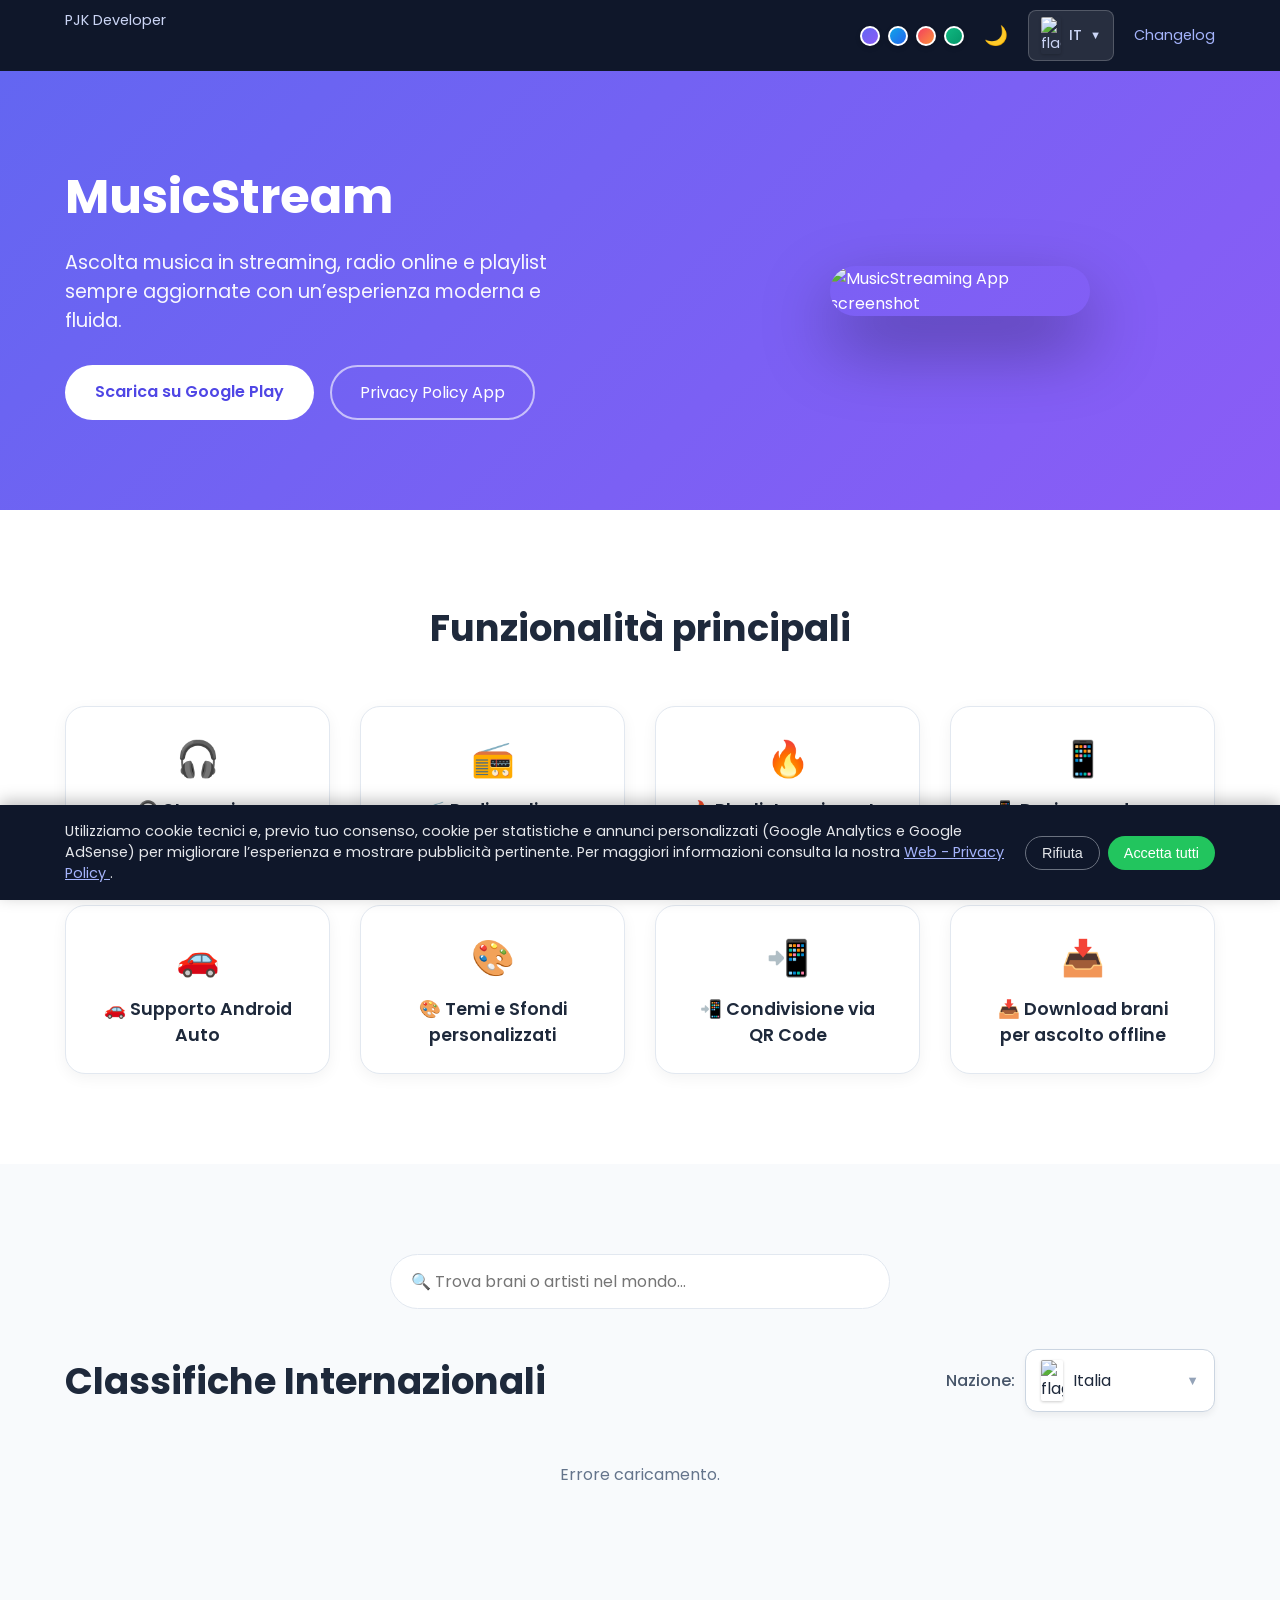
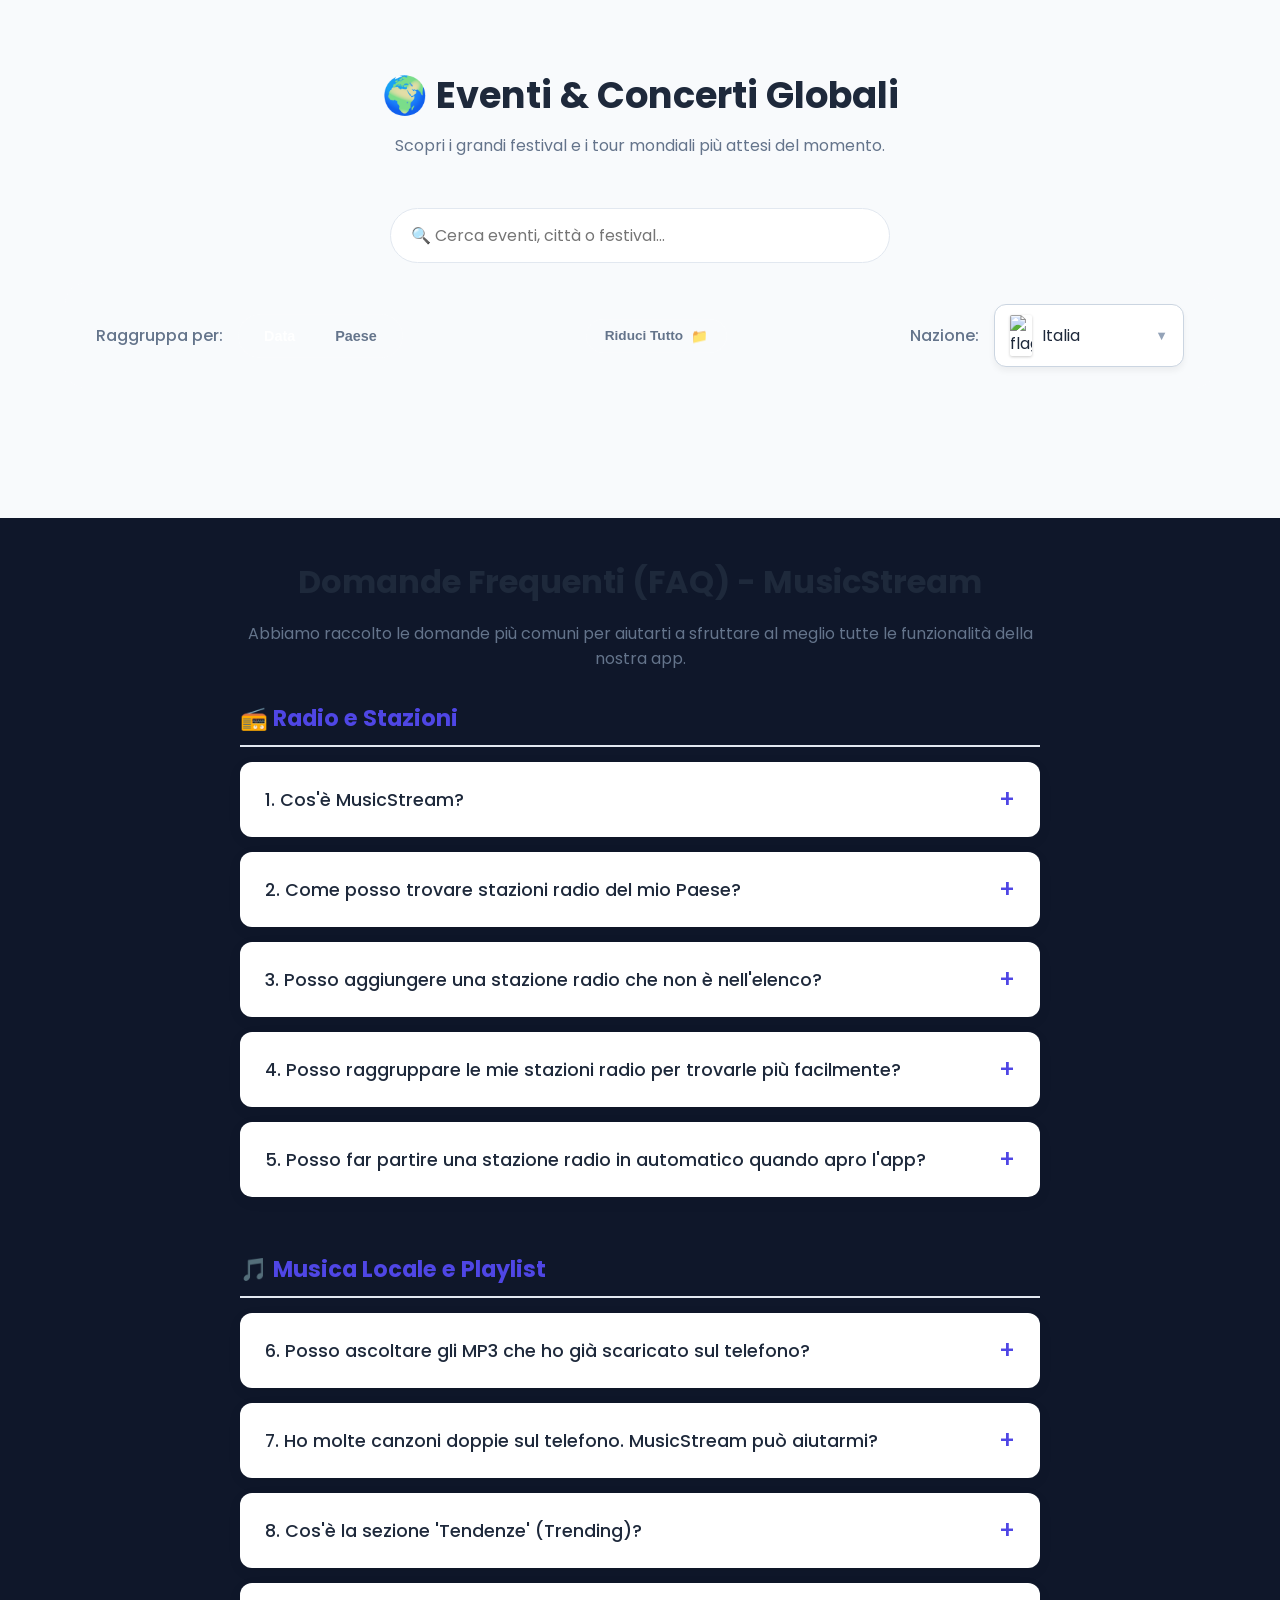
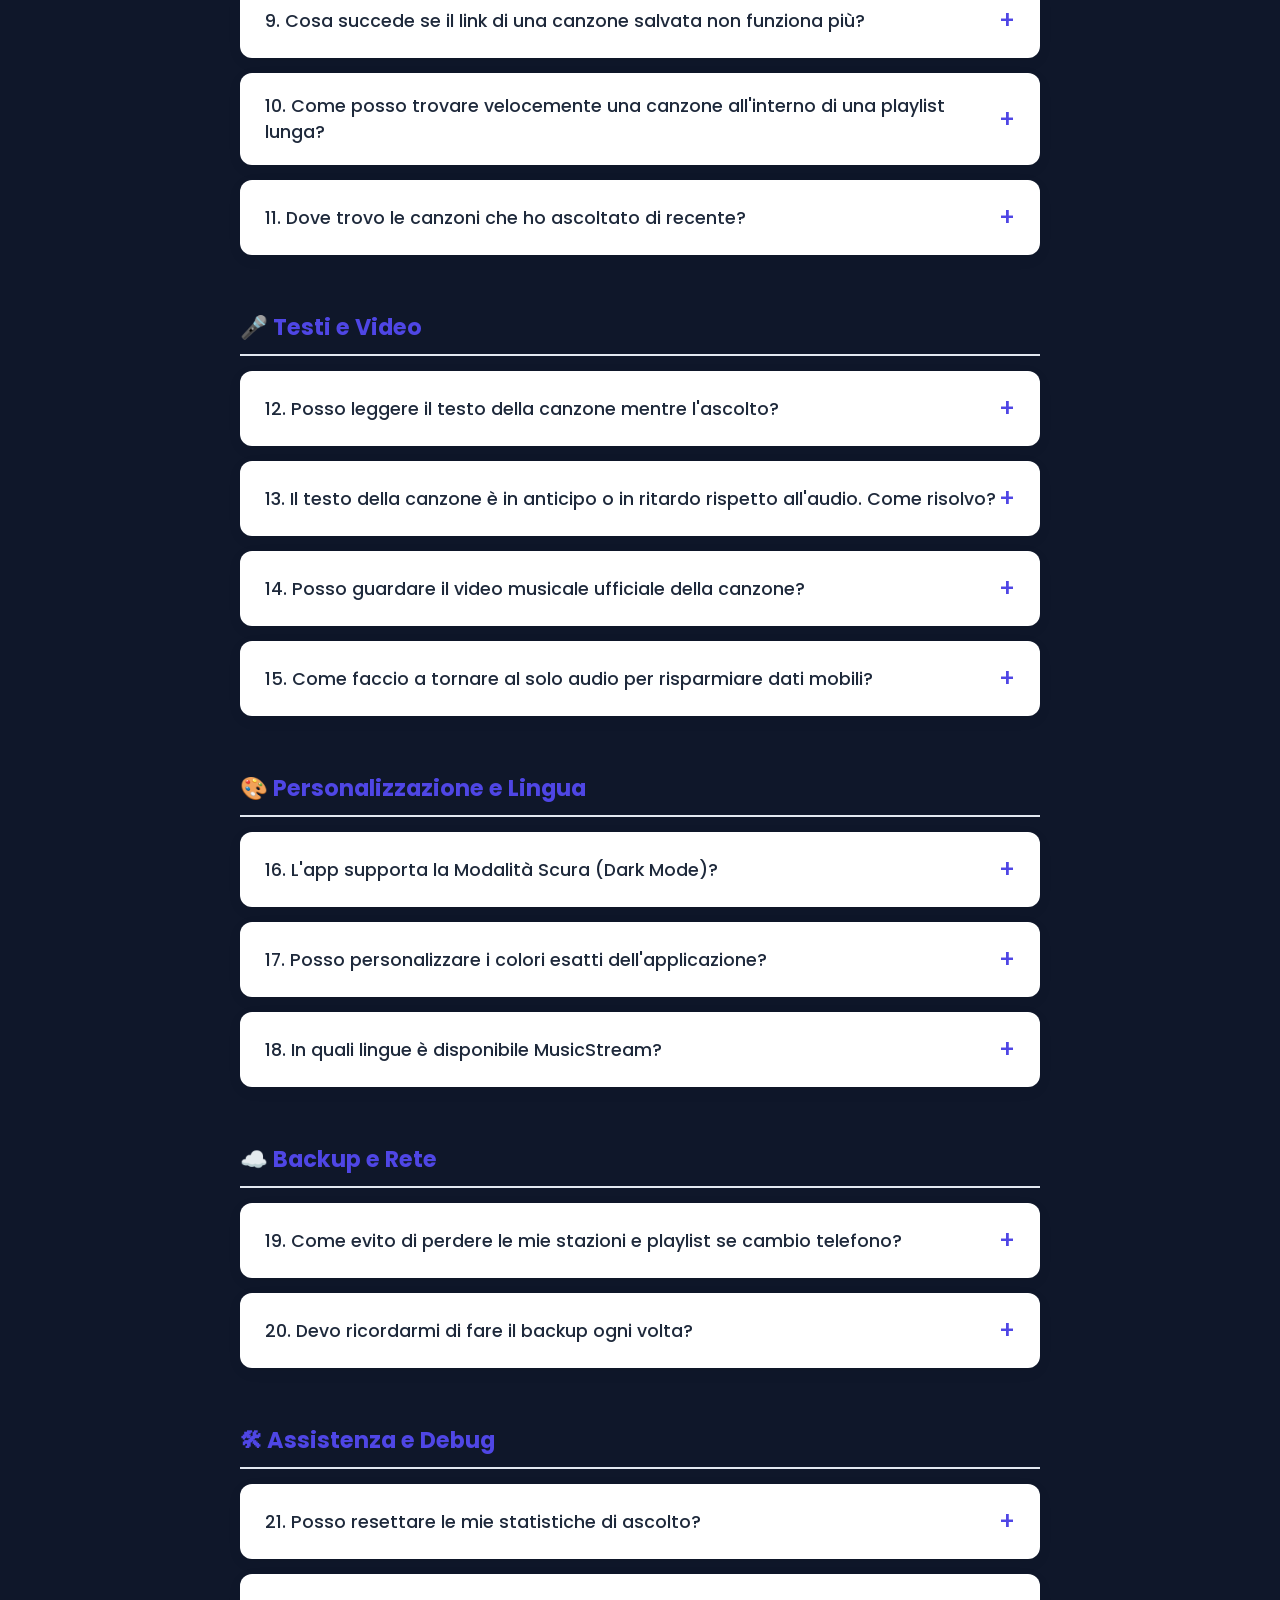
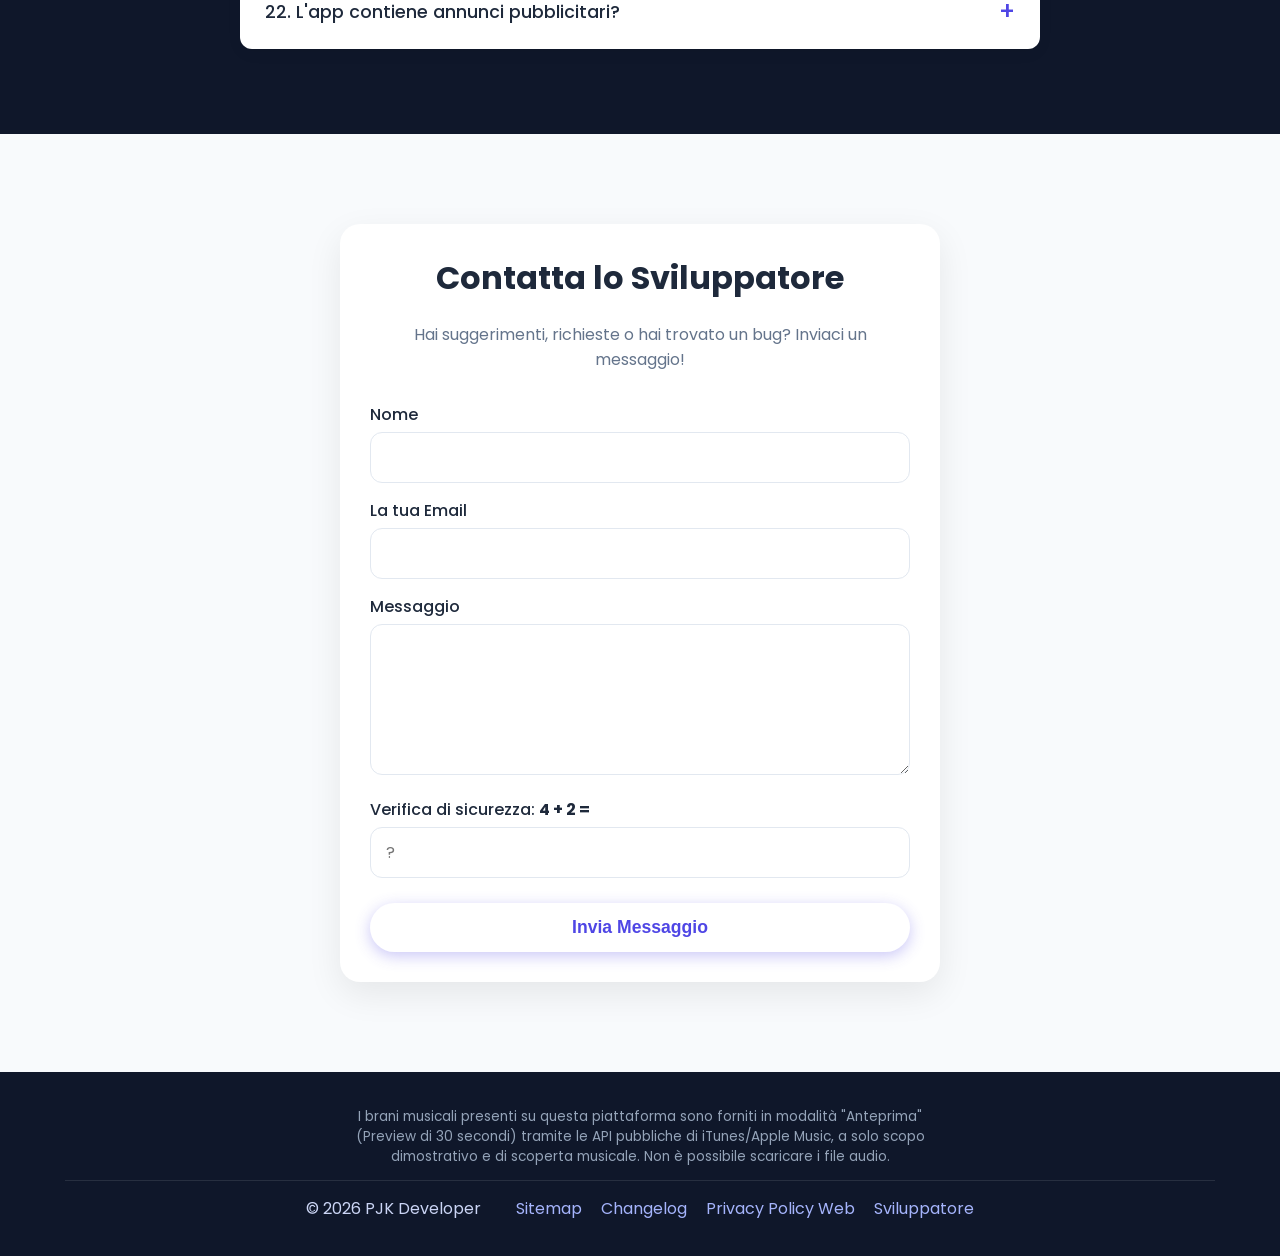
==== commit 01338318: "feat: implement music streaming functionality with iTunes API integration, local storage favorites, " ====
--- a/musicstream/index.html
+++ b/musicstream/index.html
@@ -135,7 +135,7 @@
                 </div>
                 <div class="feature-card">
                     <span class="feature-icon">📥</span>
-                    <span class="feature-text" data-i18n="feat_8">Download brani offline</span>
+                    <span class="feature-text" data-i18n="feat_8">Download brani per ascolto offline</span>
                 </div>
             </div>
         </div>
@@ -233,11 +233,53 @@
                     data-i18n-placeholder="events_search_placeholder" placeholder="🔍 Cerca eventi, città o festival...">
             </div>
 
-            <div class="group-toggle-container" style="display: flex; justify-content: center; align-items: center; gap: 15px; margin-bottom: 40px;">
-                <span style="color: var(--text-secondary); font-weight: 500;" data-i18n="group_by">Raggruppa per:</span>
-                <div class="toggle-buttons" style="display: flex; background: rgba(255,255,255,0.05); padding: 5px; border-radius: 30px; border: 1px solid rgba(255,255,255,0.1);">
-                    <button class="toggle-btn active" id="group-date-btn" data-i18n="group_date" style="padding: 8px 20px; border-radius: 25px; border: none; cursor: pointer; font-size: 0.9rem; font-weight: 600; transition: 0.3s; background: var(--accent-color); color: white;">Data</button>
-                    <button class="toggle-btn" id="group-country-btn" data-i18n="group_country" style="padding: 8px 20px; border-radius: 25px; border: none; cursor: pointer; font-size: 0.9rem; font-weight: 600; transition: 0.3s; background: transparent; color: var(--text-secondary);">Paese</button>
+            <div class="events-controls" style="display: flex; justify-content: space-between; align-items: center; flex-wrap: wrap; gap: 20px; margin-bottom: 40px; padding: 20px 30px; background: rgba(255,255,255,0.02); border-radius: 20px; border: 1px solid rgba(255,255,255,0.05);">
+                <div class="group-toggle-container" style="display: flex; align-items: center; gap: 15px;">
+                    <span style="color: var(--text-secondary); font-weight: 500;" data-i18n="group_by">Raggruppa per:</span>
+                    <div class="toggle-buttons" style="display: flex; background: rgba(255,255,255,0.05); padding: 5px; border-radius: 30px; border: 1px solid rgba(255,255,255,0.1);">
+                        <button class="toggle-btn active" id="group-date-btn" data-i18n="group_date" style="padding: 8px 20px; border-radius: 25px; border: none; cursor: pointer; font-size: 0.9rem; font-weight: 600; transition: 0.3s; background: var(--accent-color); color: white;">Data</button>
+                        <button class="toggle-btn" id="group-country-btn" data-i18n="group_country" style="padding: 8px 20px; border-radius: 25px; border: none; cursor: pointer; font-size: 0.9rem; font-weight: 600; transition: 0.3s; background: transparent; color: var(--text-secondary);">Paese</button>
+                    </div>
+                </div>
+
+                <button id="expand-all-btn" style="padding: 8px 18px; border-radius: 25px; border: 1px solid rgba(255,255,255,0.1); background: rgba(255,255,255,0.05); color: var(--text-secondary); cursor: pointer; font-size: 0.85rem; font-weight: 600; transition: 0.3s; display: flex; align-items: center; gap: 8px;">
+                    <span id="expand-all-text">Espandi Tutto</span>
+                    <span id="expand-all-icon">📂</span>
+                </button>
+
+                <div class="country-selector" style="display: flex; align-items: center; gap: 15px;">
+                    <label style="font-weight: 500; color: var(--text-secondary);" data-i18n="country_label">Nazione:</label>
+                    <div class="custom-dropdown" id="event-country-dropdown">
+                        <div class="custom-dropdown-selected" id="event-country-selected">
+                            <img src="https://flagcdn.com/w40/it.png" alt="flag" class="selected-flag">
+                            <span class="selected-text">Italia</span>
+                            <span class="dropdown-arrow">▼</span>
+                        </div>
+                        <ul class="custom-dropdown-options" id="event-country-options">
+                            <li data-value="ar"><img src="https://flagcdn.com/w40/ar.png" alt="AR"> Argentina</li>
+                            <li data-value="au"><img src="https://flagcdn.com/w40/au.png" alt="AU"> Australia</li>
+                            <li data-value="at"><img src="https://flagcdn.com/w40/at.png" alt="AT"> Austria</li>
+                            <li data-value="be"><img src="https://flagcdn.com/w40/be.png" alt="BE"> Belgio</li>
+                            <li data-value="br"><img src="https://flagcdn.com/w40/br.png" alt="BR"> Brasile</li>
+                            <li data-value="ca"><img src="https://flagcdn.com/w40/ca.png" alt="CA"> Canada</li>
+                            <li data-value="dk"><img src="https://flagcdn.com/w40/dk.png" alt="DK"> Danimarca</li>
+                            <li data-value="fr"><img src="https://flagcdn.com/w40/fr.png" alt="FR"> Francia</li>
+                            <li data-value="de"><img src="https://flagcdn.com/w40/de.png" alt="DE"> Germania</li>
+                            <li data-value="jp"><img src="https://flagcdn.com/w40/jp.png" alt="JP"> Giappone</li>
+                            <li data-value="in"><img src="https://flagcdn.com/w40/in.png" alt="IN"> India</li>
+                            <li data-value="ie"><img src="https://flagcdn.com/w40/ie.png" alt="IE"> Irlanda</li>
+                            <li data-value="it"><img src="https://flagcdn.com/w40/it.png" alt="IT"> Italia</li>
+                            <li data-value="mx"><img src="https://flagcdn.com/w40/mx.png" alt="MX"> Messico</li>
+                            <li data-value="nl"><img src="https://flagcdn.com/w40/nl.png" alt="NL"> Paesi Bassi</li>
+                            <li data-value="pl"><img src="https://flagcdn.com/w40/pl.png" alt="PL"> Polonia</li>
+                            <li data-value="gb"><img src="https://flagcdn.com/w40/gb.png" alt="GB"> Regno Unito</li>
+                            <li data-value="es"><img src="https://flagcdn.com/w40/es.png" alt="ES"> Spagna</li>
+                            <li data-value="us"><img src="https://flagcdn.com/w40/us.png" alt="US"> Stati Uniti</li>
+                            <li data-value="za"><img src="https://flagcdn.com/w40/za.png" alt="ZA"> Sudafrica</li>
+                            <li data-value="se"><img src="https://flagcdn.com/w40/se.png" alt="SE"> Svezia</li>
+                            <li data-value="ch"><img src="https://flagcdn.com/w40/ch.png" alt="CH"> Svizzera</li>
+                        </ul>
+                    </div>
                 </div>
             </div>
 
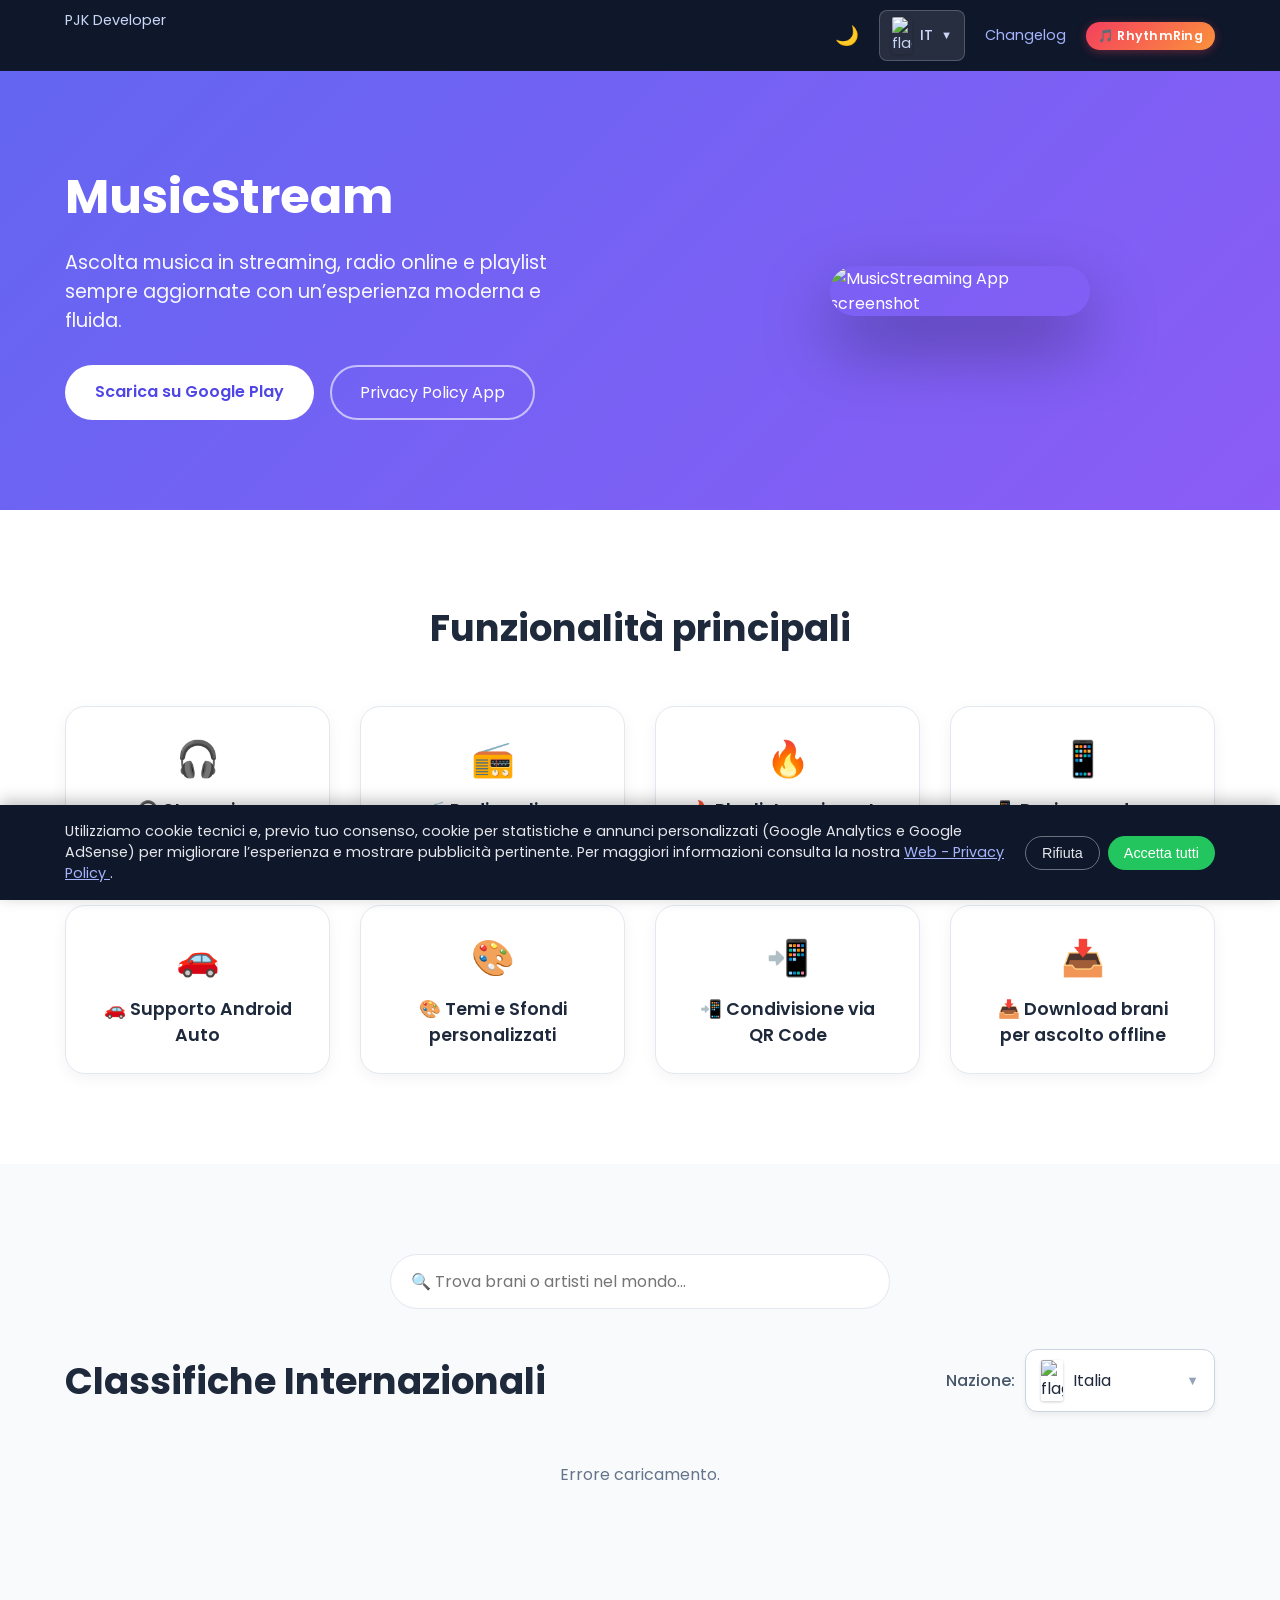
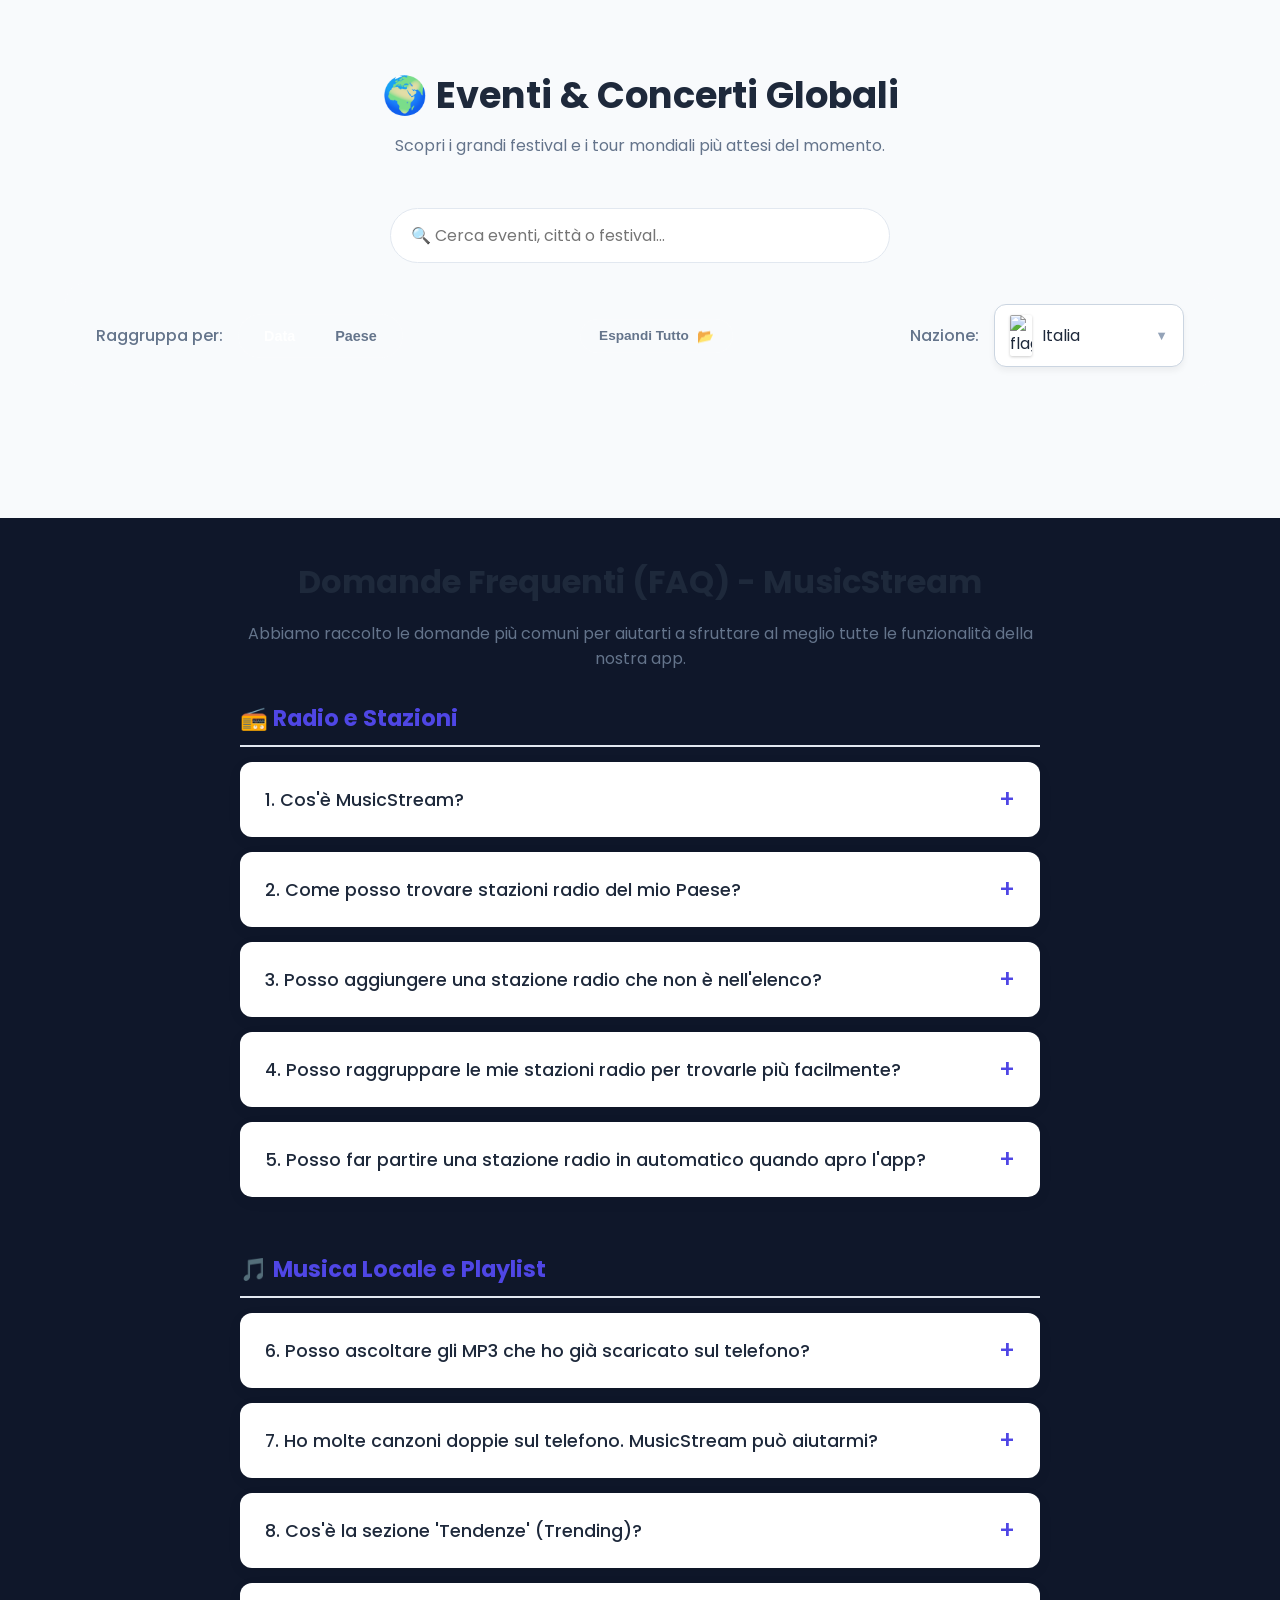
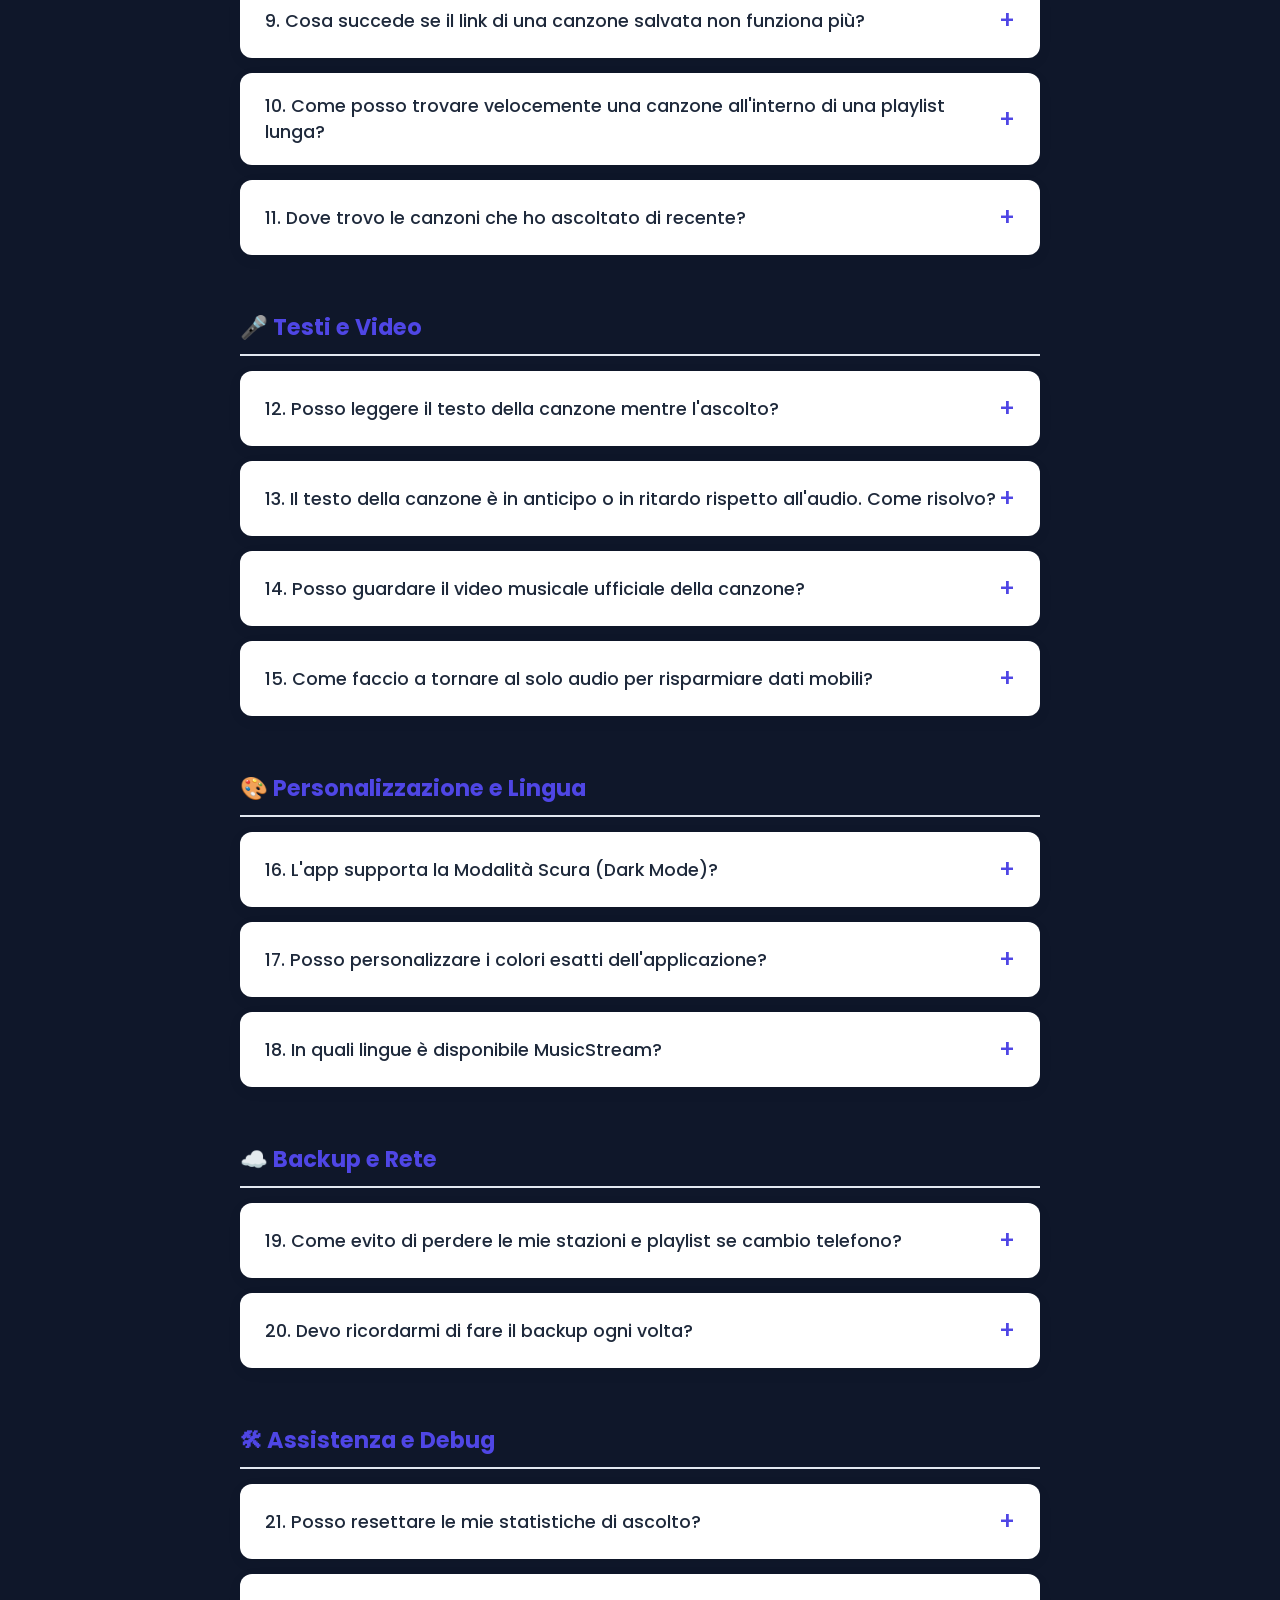
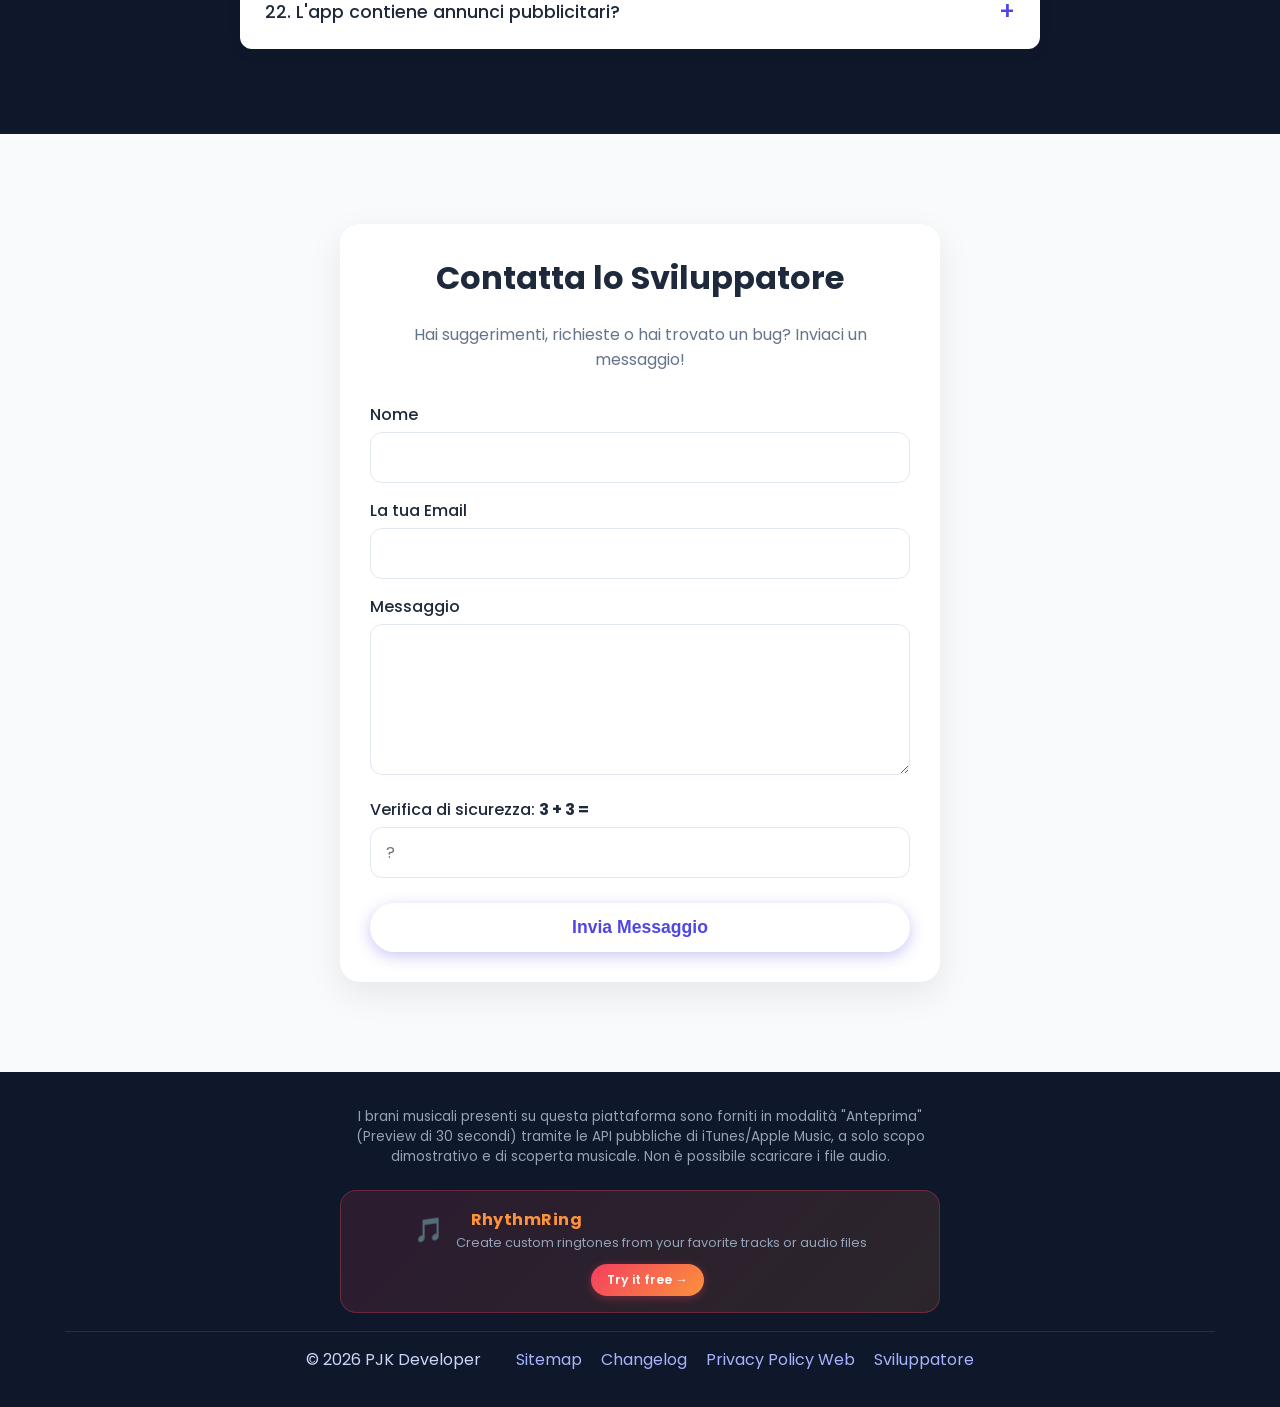
==== commit 4eb1c64c: "!. Implementazione di RhythmRing" ====
--- a/musicstream/index.html
+++ b/musicstream/index.html
@@ -39,12 +39,6 @@
         <div class="container top-bar-content">
             <span>PJK Developer</span>
             <div style="display: flex; gap: 20px; align-items: center;">
-                <div class="theme-picker" style="display: flex; gap: 8px; align-items: center;">
-                    <div class="theme-bubble" data-theme="default" style="width: 20px; height: 20px; border-radius: 50%; background: linear-gradient(135deg, #6366f1, #8b5cf6); cursor: pointer; border: 2px solid white; box-shadow: 0 2px 5px rgba(0,0,0,0.2);" title="Default"></div>
-                    <div class="theme-bubble" data-theme="ocean" style="width: 20px; height: 20px; border-radius: 50%; background: linear-gradient(135deg, #0ea5e9, #2563eb); cursor: pointer; border: 2px solid white; box-shadow: 0 2px 5px rgba(0,0,0,0.2);" title="Ocean"></div>
-                    <div class="theme-bubble" data-theme="sunset" style="width: 20px; height: 20px; border-radius: 50%; background: linear-gradient(135deg, #f43f5e, #fb923c); cursor: pointer; border: 2px solid white; box-shadow: 0 2px 5px rgba(0,0,0,0.2);" title="Sunset"></div>
-                    <div class="theme-bubble" data-theme="forest" style="width: 20px; height: 20px; border-radius: 50%; background: linear-gradient(135deg, #10b981, #059669); cursor: pointer; border: 2px solid white; box-shadow: 0 2px 5px rgba(0,0,0,0.2);" title="Forest"></div>
-                </div>
 
                 <button id="dark-mode-toggle"
                     style="background: transparent; border: none; cursor: pointer; font-size: 1.2rem; transition: transform 0.3s;"
@@ -65,6 +59,13 @@
                 </div>
                 <a href="changelog.html" data-i18n="changelog">
                     Changelog
+                </a>
+                <a href="https://pjk72.github.io/RhythmRing/" target="_blank"
+                    style="display:inline-flex; align-items:center; gap:6px; background: linear-gradient(135deg,#f43f5e,#fb923c); color:#fff; font-weight:600; font-size:0.78rem; padding:5px 12px; border-radius:20px; text-decoration:none; letter-spacing:0.02em; box-shadow:0 2px 10px rgba(244,63,94,0.35); transition:transform 0.2s,box-shadow 0.2s;"
+                    title="Create custom ringtones from your favorite tracks or audio files"
+                    onmouseover="this.style.transform='scale(1.07)';this.style.boxShadow='0 4px 18px rgba(244,63,94,0.5)'"
+                    onmouseout="this.style.transform='scale(1)';this.style.boxShadow='0 2px 10px rgba(244,63,94,0.35)'">
+                    🎵 RhythmRing
                 </a>
             </div>
         </div>
@@ -224,31 +225,40 @@
     <section class="dynamic-section" id="events-section" style="background-color: var(--dynamic-section-bg);">
         <div class="container">
             <h2 data-i18n="events_title">🌍 Eventi & Concerti Globali</h2>
-            <p style="text-align: center; color: var(--text-secondary); margin-top: -40px; margin-bottom: 50px;" data-i18n="events_subtitle">
+            <p style="text-align: center; color: var(--text-secondary); margin-top: -40px; margin-bottom: 50px;"
+                data-i18n="events_subtitle">
                 Scopri i grandi festival e i tour mondiali più attesi del momento.
             </p>
-            
+
             <div class="search-container" style="margin-bottom: 20px;">
                 <input type="text" id="event-search-input" class="search-input"
-                    data-i18n-placeholder="events_search_placeholder" placeholder="🔍 Cerca eventi, città o festival...">
-            </div>
-
-            <div class="events-controls" style="display: flex; justify-content: space-between; align-items: center; flex-wrap: wrap; gap: 20px; margin-bottom: 40px; padding: 20px 30px; background: rgba(255,255,255,0.02); border-radius: 20px; border: 1px solid rgba(255,255,255,0.05);">
+                    data-i18n-placeholder="events_search_placeholder"
+                    placeholder="🔍 Cerca eventi, città o festival...">
+            </div>
+
+            <div class="events-controls"
+                style="display: flex; justify-content: space-between; align-items: center; flex-wrap: wrap; gap: 20px; margin-bottom: 40px; padding: 20px 30px; background: rgba(255,255,255,0.02); border-radius: 20px; border: 1px solid rgba(255,255,255,0.05);">
                 <div class="group-toggle-container" style="display: flex; align-items: center; gap: 15px;">
-                    <span style="color: var(--text-secondary); font-weight: 500;" data-i18n="group_by">Raggruppa per:</span>
-                    <div class="toggle-buttons" style="display: flex; background: rgba(255,255,255,0.05); padding: 5px; border-radius: 30px; border: 1px solid rgba(255,255,255,0.1);">
-                        <button class="toggle-btn active" id="group-date-btn" data-i18n="group_date" style="padding: 8px 20px; border-radius: 25px; border: none; cursor: pointer; font-size: 0.9rem; font-weight: 600; transition: 0.3s; background: var(--accent-color); color: white;">Data</button>
-                        <button class="toggle-btn" id="group-country-btn" data-i18n="group_country" style="padding: 8px 20px; border-radius: 25px; border: none; cursor: pointer; font-size: 0.9rem; font-weight: 600; transition: 0.3s; background: transparent; color: var(--text-secondary);">Paese</button>
-                    </div>
-                </div>
-
-                <button id="expand-all-btn" style="padding: 8px 18px; border-radius: 25px; border: 1px solid rgba(255,255,255,0.1); background: rgba(255,255,255,0.05); color: var(--text-secondary); cursor: pointer; font-size: 0.85rem; font-weight: 600; transition: 0.3s; display: flex; align-items: center; gap: 8px;">
+                    <span style="color: var(--text-secondary); font-weight: 500;" data-i18n="group_by">Raggruppa
+                        per:</span>
+                    <div class="toggle-buttons"
+                        style="display: flex; background: rgba(255,255,255,0.05); padding: 5px; border-radius: 30px; border: 1px solid rgba(255,255,255,0.1);">
+                        <button class="toggle-btn active" id="group-date-btn" data-i18n="group_date"
+                            style="padding: 8px 20px; border-radius: 25px; border: none; cursor: pointer; font-size: 0.9rem; font-weight: 600; transition: 0.3s; background: var(--accent-color); color: white;">Data</button>
+                        <button class="toggle-btn" id="group-country-btn" data-i18n="group_country"
+                            style="padding: 8px 20px; border-radius: 25px; border: none; cursor: pointer; font-size: 0.9rem; font-weight: 600; transition: 0.3s; background: transparent; color: var(--text-secondary);">Paese</button>
+                    </div>
+                </div>
+
+                <button id="expand-all-btn"
+                    style="padding: 8px 18px; border-radius: 25px; border: 1px solid rgba(255,255,255,0.1); background: rgba(255,255,255,0.05); color: var(--text-secondary); cursor: pointer; font-size: 0.85rem; font-weight: 600; transition: 0.3s; display: flex; align-items: center; gap: 8px;">
                     <span id="expand-all-text">Espandi Tutto</span>
                     <span id="expand-all-icon">📂</span>
                 </button>
 
                 <div class="country-selector" style="display: flex; align-items: center; gap: 15px;">
-                    <label style="font-weight: 500; color: var(--text-secondary);" data-i18n="country_label">Nazione:</label>
+                    <label style="font-weight: 500; color: var(--text-secondary);"
+                        data-i18n="country_label">Nazione:</label>
                     <div class="custom-dropdown" id="event-country-dropdown">
                         <div class="custom-dropdown-selected" id="event-country-selected">
                             <img src="https://flagcdn.com/w40/it.png" alt="flag" class="selected-flag">
@@ -451,6 +461,28 @@
                 secondi) tramite le API pubbliche di iTunes/Apple Music, a solo scopo dimostrativo e di scoperta
                 musicale. Non è possibile scaricare i file audio.
             </p>
+
+            <!-- RhythmRing promo banner -->
+            <div
+                style="width:100%; max-width:600px; margin: 10px 0; padding: 16px 22px; background: linear-gradient(135deg, rgba(244,63,94,0.12), rgba(251,146,60,0.12)); border: 1px solid rgba(244,63,94,0.3); border-radius: 16px; display:flex; align-items:center; justify-content:center; flex-wrap:wrap; gap:12px;">
+                <span style="font-size:1.5rem;">🎵</span>
+                <div style="text-align:left;">
+                    <a href="https://pjk72.github.io/RhythmRing/" target="_blank"
+                        style="font-size:1rem; font-weight:700; color:#fb923c; text-decoration:none; letter-spacing:0.03em;"
+                        onmouseover="this.style.textDecoration='underline'"
+                        onmouseout="this.style.textDecoration='none'">
+                        RhythmRing
+                    </a>
+                    <p style="margin:2px 0 0; font-size:0.8rem; color:#94a3b8;">Create custom ringtones from your
+                        favorite tracks or audio files</p>
+                </div>
+                <a href="https://pjk72.github.io/RhythmRing/" target="_blank"
+                    style="background: linear-gradient(135deg,#f43f5e,#fb923c); color:#fff; font-size:0.78rem; font-weight:600; padding:7px 16px; border-radius:20px; text-decoration:none; box-shadow:0 2px 10px rgba(244,63,94,0.35); transition:opacity 0.2s;"
+                    onmouseover="this.style.opacity='0.85'" onmouseout="this.style.opacity='1'">
+                    Try it free →
+                </a>
+            </div>
+
             <div
                 style="display: flex; gap: 20px; flex-wrap: wrap; justify-content: center; width: 100%; border-top: 1px solid rgba(255,255,255,0.1); padding-top: 15px;">
                 <p>© 2026 PJK Developer</p>
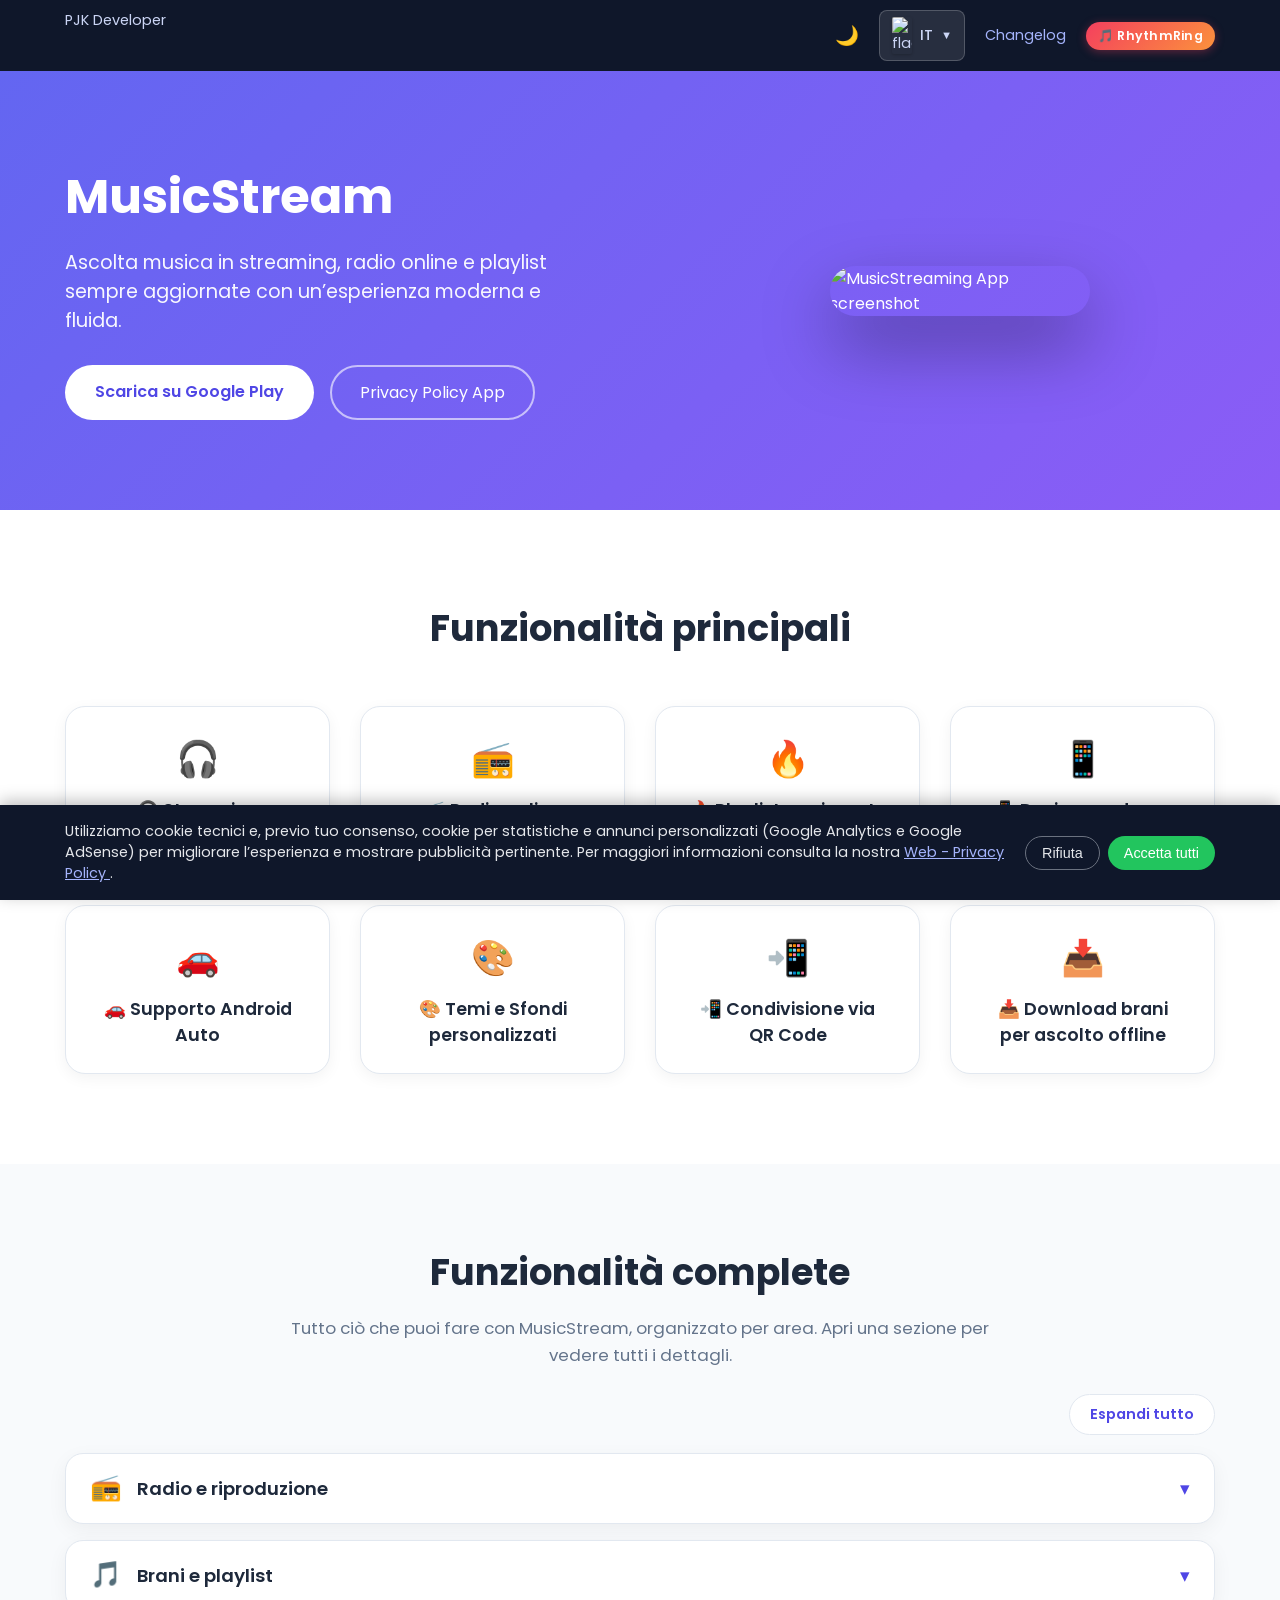
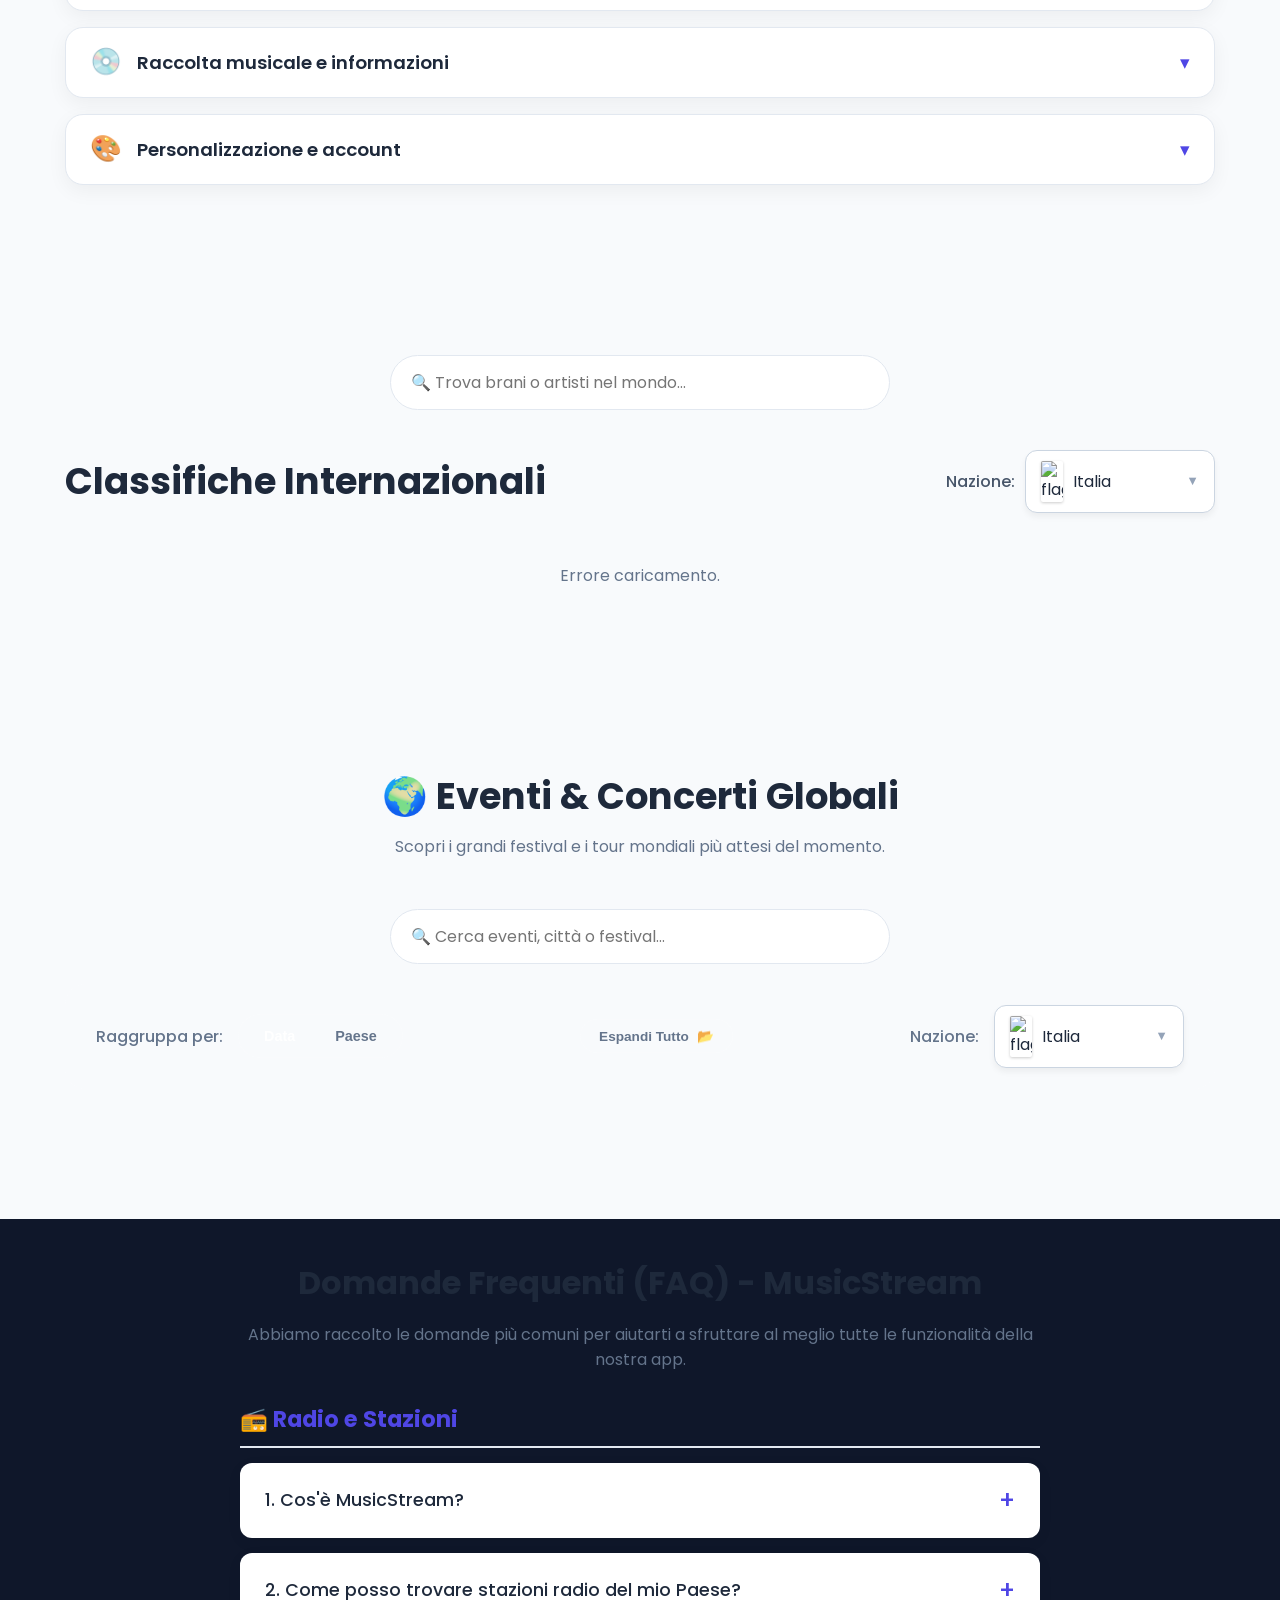
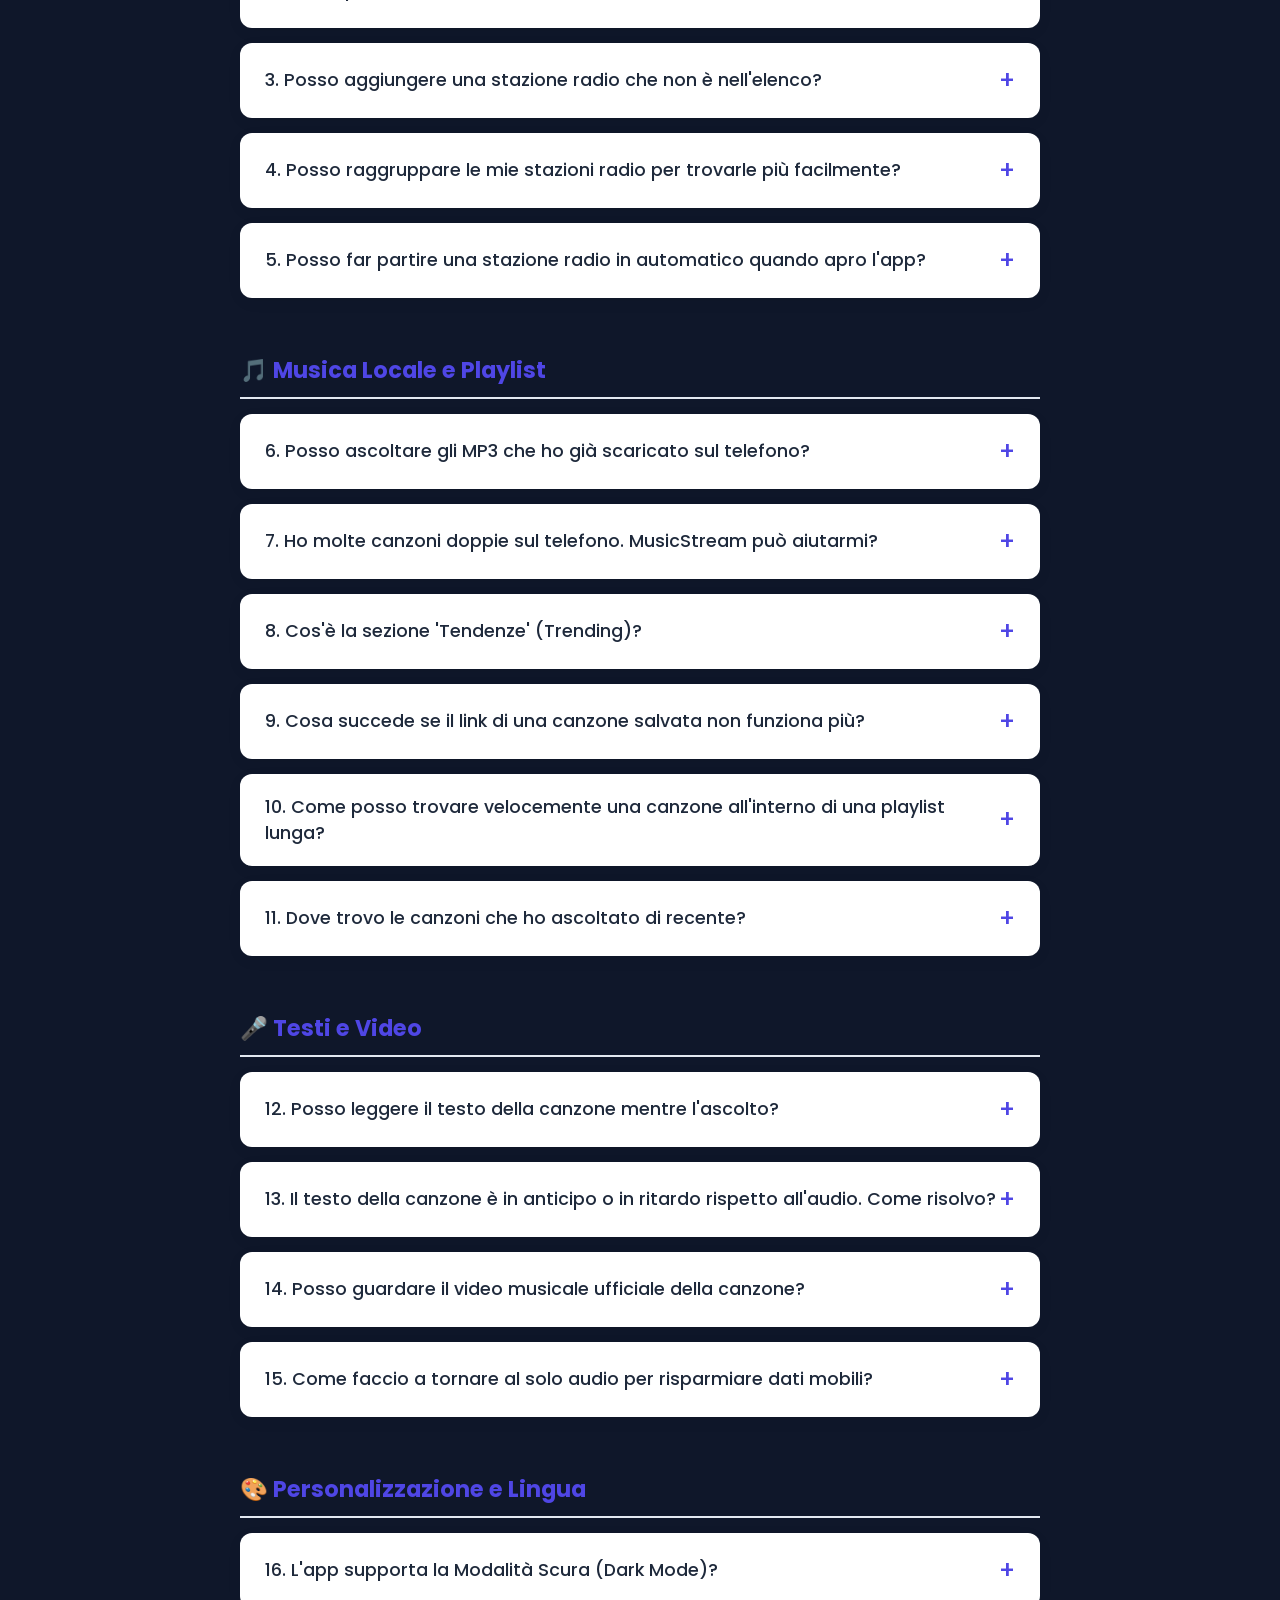
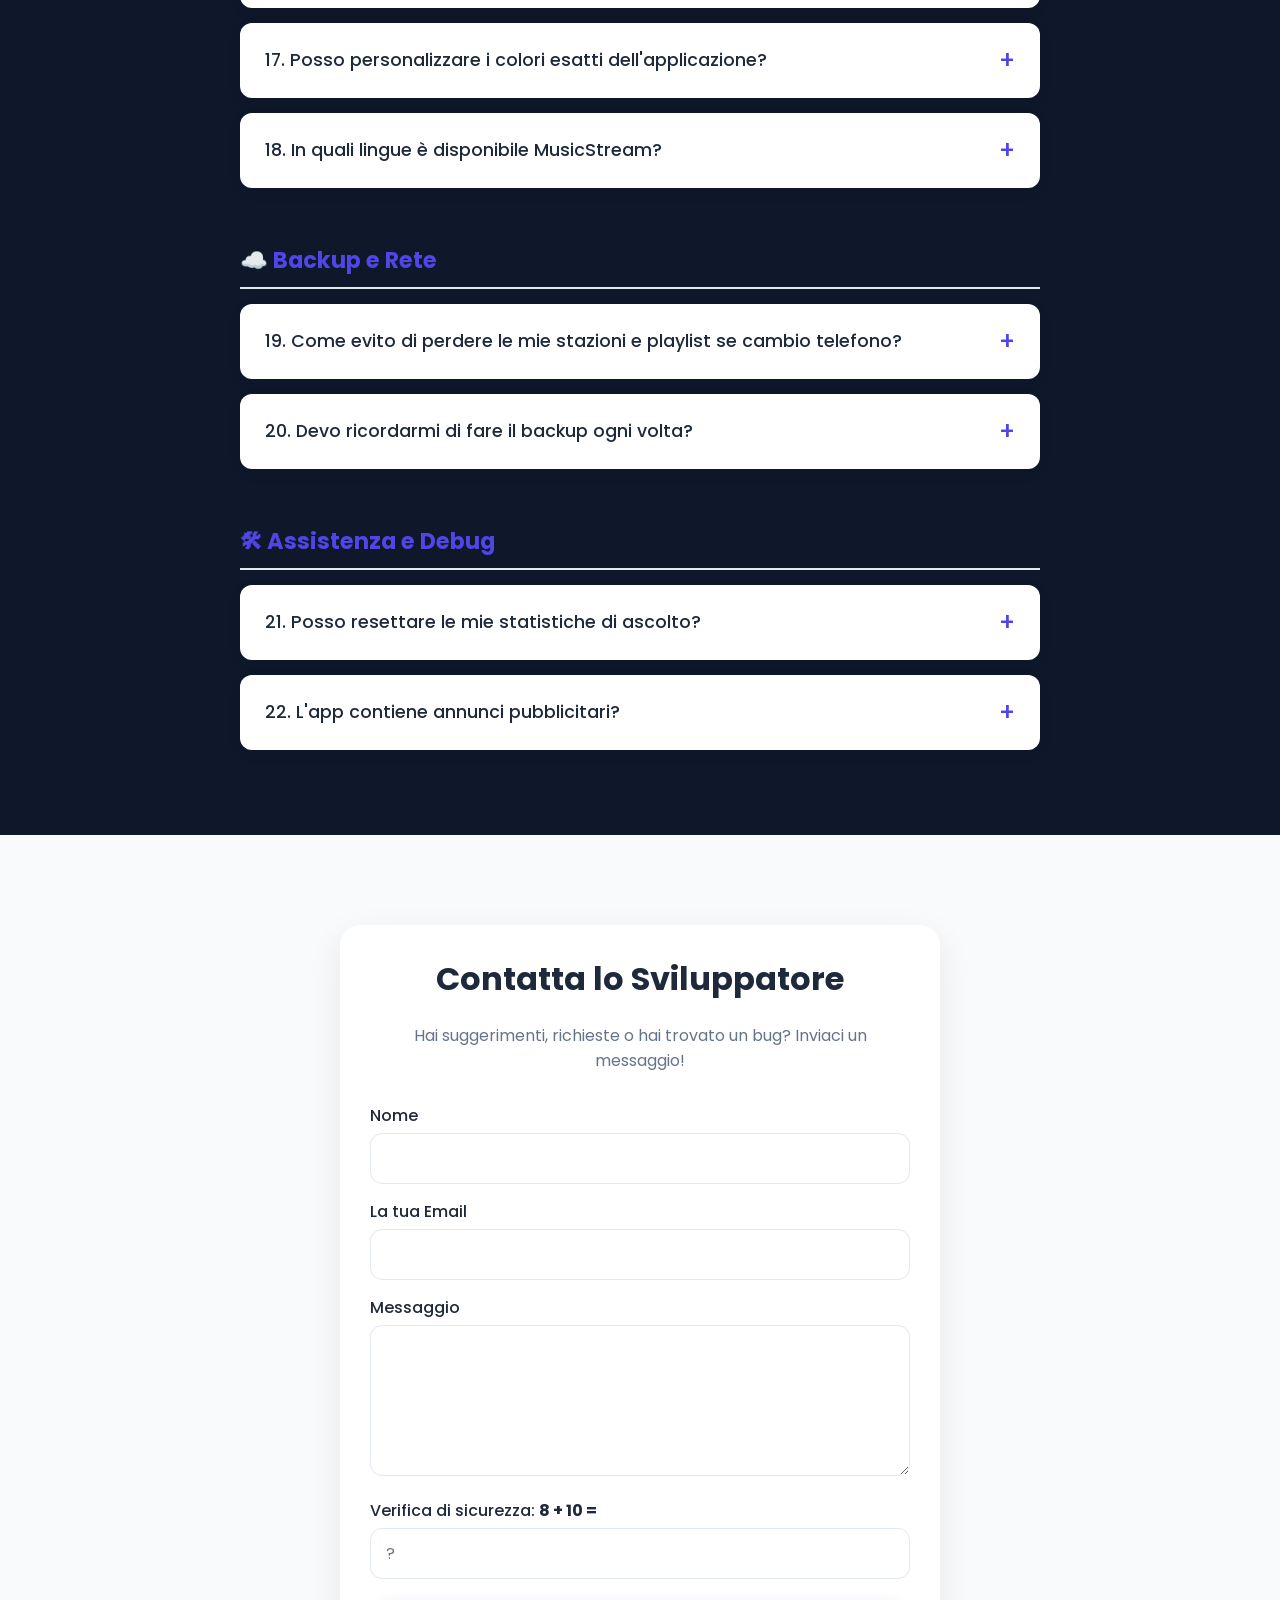
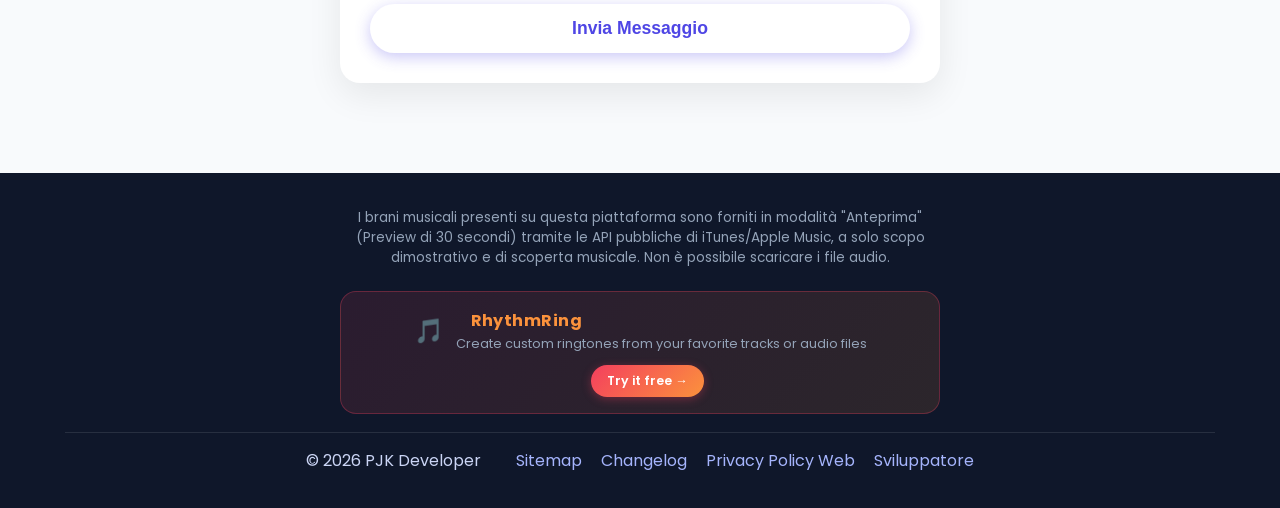
==== commit 1519c99f: "1. Aggiunto Lista adelle Funzionalita'" ====
--- a/musicstream/index.html
+++ b/musicstream/index.html
@@ -137,6 +137,102 @@
                 <div class="feature-card">
                     <span class="feature-icon">📥</span>
                     <span class="feature-text" data-i18n="feat_8">Download brani per ascolto offline</span>
+                </div>
+            </div>
+        </div>
+    </section>
+
+    <!-- SEZIONE FUNZIONALITÀ COMPLETE (ACCORDION) -->
+    <section class="dynamic-section capabilities-section" id="capabilities-section">
+        <div class="container">
+            <div class="capabilities-header">
+                <h2 data-i18n="cap_title">Funzionalità complete</h2>
+                <p class="capabilities-intro" data-i18n="cap_intro">
+                    Tutto ciò che puoi fare con MusicStream, organizzato per area. Apri una sezione per vedere
+                    tutti i dettagli.
+                </p>
+            </div>
+
+            <div class="capabilities-toolbar">
+                <button type="button" class="cap-toggle-all" id="cap-toggle-all" aria-label="Espandi tutto">
+                    Espandi tutto
+                </button>
+            </div>
+
+            <div class="capabilities-list" id="capabilities-list">
+                <div class="cap-item">
+                    <button type="button" class="cap-header" aria-expanded="false" aria-controls="cap-radio">
+                        <span class="cap-icon" aria-hidden="true">📻</span>
+                        <span class="cap-title" data-i18n="cap_radio_title">Radio e riproduzione</span>
+                        <span class="cap-chevron" aria-hidden="true">▾</span>
+                    </button>
+                    <div class="cap-body" id="cap-radio">
+                        <ul class="cap-list">
+                            <li data-i18n="cap_radio_1">Ascoltare stazioni radio in streaming e gestire le proprie stazioni.</li>
+                            <li data-i18n="cap_radio_2">Aggiungere, modificare e organizzare stazioni, anche per genere o categoria.</li>
+                            <li data-i18n="cap_radio_3">Riprodurre musica e video da YouTube e ascoltare brani presenti sul dispositivo.</li>
+                            <li data-i18n="cap_radio_4">Usare i controlli di riproduzione — play, pausa, brano successivo e precedente, casuale e ripetizione.</li>
+                            <li data-i18n="cap_radio_5">Continuare l’ascolto in background e controllare la riproduzione dalle notifiche e dai comandi multimediali Android.</li>
+                            <li data-i18n="cap_radio_6">Regolare la dissolvenza tra brani (crossfade) e scegliere cosa riprodurre all’avvio.</li>
+                            <li data-i18n="cap_radio_7">Impostare un timer per interrompere la riproduzione.</li>
+                            <li data-i18n="cap_radio_8">Usare i controlli di riproduzione e i contenuti compatibili con Android Auto.</li>
+                            <li data-i18n="cap_radio_9">Accedere ai controlli dal widget della schermata principale.</li>
+                        </ul>
+                    </div>
+                </div>
+
+                <div class="cap-item">
+                    <button type="button" class="cap-header" aria-expanded="false" aria-controls="cap-playlists">
+                        <span class="cap-icon" aria-hidden="true">🎵</span>
+                        <span class="cap-title" data-i18n="cap_playlist_title">Brani e playlist</span>
+                        <span class="cap-chevron" aria-hidden="true">▾</span>
+                    </button>
+                    <div class="cap-body" id="cap-playlists">
+                        <ul class="cap-list">
+                            <li data-i18n="cap_playlist_1">Creare e gestire playlist, aggiungere brani e riordinarli.</li>
+                            <li data-i18n="cap_playlist_2">Cercare brani e aggiungerli alle playlist.</li>
+                            <li data-i18n="cap_playlist_3">Copiare o spostare brani tra playlist, rinominarle, condividerle o eliminarle.</li>
+                            <li data-i18n="cap_playlist_4">Cercare duplicati e usare strumenti di ordinamento e filtro.</li>
+                            <li data-i18n="cap_playlist_5">Scansionare un QR code e condividere playlist tramite QR code o link.</li>
+                            <li data-i18n="cap_playlist_6">Importare o aprire contenuti condivisi da altre app, inclusi link e file audio compatibili.</li>
+                        </ul>
+                    </div>
+                </div>
+
+                <div class="cap-item">
+                    <button type="button" class="cap-header" aria-expanded="false" aria-controls="cap-library">
+                        <span class="cap-icon" aria-hidden="true">💿</span>
+                        <span class="cap-title" data-i18n="cap_library_title">Raccolta musicale e informazioni</span>
+                        <span class="cap-chevron" aria-hidden="true">▾</span>
+                    </button>
+                    <div class="cap-body" id="cap-library">
+                        <ul class="cap-list">
+                            <li data-i18n="cap_library_1">Esplorare i brani salvati sul dispositivo e organizzare la libreria locale.</li>
+                            <li data-i18n="cap_library_2">Identificare un brano tramite riconoscimento audio, usando il microfono o l’audio in riproduzione.</li>
+                            <li data-i18n="cap_library_3">Consultare informazioni su brani e artisti, copertine, testi e link a servizi musicali quando disponibili.</li>
+                            <li data-i18n="cap_library_4">Esplorare classifiche e playlist di tendenza e cercare contenuti da fonti come Apple Music, YouTube, Audius e Deezer.</li>
+                            <li data-i18n="cap_library_5">Vedere statistiche sulla raccolta e sull’ascolto, per esempio brani, artisti, album, generi e tendenze.</li>
+                        </ul>
+                    </div>
+                </div>
+
+                <div class="cap-item">
+                    <button type="button" class="cap-header" aria-expanded="false" aria-controls="cap-account">
+                        <span class="cap-icon" aria-hidden="true">🎨</span>
+                        <span class="cap-title" data-i18n="cap_account_title">Personalizzazione e account</span>
+                        <span class="cap-chevron" aria-hidden="true">▾</span>
+                    </button>
+                    <div class="cap-body" id="cap-account">
+                        <ul class="cap-list">
+                            <li data-i18n="cap_account_1">Cambiare lingua: il codice include italiano, inglese, spagnolo, francese, tedesco, portoghese, russo, arabo e cinese.</li>
+                            <li data-i18n="cap_account_2">Personalizzare l’aspetto con temi, colori e immagini di sfondo.</li>
+                            <li data-i18n="cap_account_3">Accedere come ospite oppure con Google.</li>
+                            <li data-i18n="cap_account_4">Creare e ripristinare backup tramite Google Drive; nel codice è prevista anche la gestione della frequenza dei backup.</li>
+                            <li data-i18n="cap_account_5">Esportare brani in MP3 e modificarne alcuni metadati, se la relativa funzione è disponibile per l’account.</li>
+                            <li data-i18n="cap_account_6">Consultare strumenti di diagnostica e log.</li>
+                            <li data-i18n="cap_account_7">Ricevere notifiche e, su dispositivi compatibili, avvisi relativi agli aggiornamenti dell’app.</li>
+                        </ul>
+                    </div>
                 </div>
             </div>
         </div>
--- a/musicstream/style.css
+++ b/musicstream/style.css
@@ -919,4 +919,173 @@
     .event-card {
         height: 380px;
     }
+}
+
+/* Capabilities Accordion */
+.capabilities-section {
+    padding: 80px 0;
+}
+
+.capabilities-header {
+    max-width: 760px;
+    margin: 0 auto 25px;
+    text-align: center;
+}
+
+.capabilities-header h2 {
+    margin-bottom: 15px;
+    font-size: 2.3rem;
+}
+
+.capabilities-intro {
+    color: var(--text-secondary);
+    font-size: 1.05rem;
+    line-height: 1.6;
+}
+
+.capabilities-toolbar {
+    display: flex;
+    justify-content: flex-end;
+    margin-bottom: 18px;
+}
+
+.cap-toggle-all {
+    padding: 9px 20px;
+    border-radius: 30px;
+    border: 1px solid var(--border-color);
+    background: var(--card-bg);
+    color: var(--accent);
+    font-family: 'Poppins', sans-serif;
+    font-size: 0.9rem;
+    font-weight: 600;
+    cursor: pointer;
+    transition: background 0.2s ease, transform 0.2s ease, border-color 0.2s ease;
+}
+
+.cap-toggle-all:hover {
+    background: var(--card-hover);
+    border-color: var(--accent);
+    transform: translateY(-1px);
+}
+
+.capabilities-list {
+    display: flex;
+    flex-direction: column;
+    gap: 16px;
+}
+
+.cap-item {
+    background: var(--card-bg);
+    border: 1px solid var(--border-color);
+    border-radius: 18px;
+    overflow: hidden;
+    box-shadow: 0 6px 20px rgba(0, 0, 0, 0.05);
+    transition: border-color 0.3s ease, box-shadow 0.3s ease;
+}
+
+.cap-item.open {
+    border-color: var(--accent);
+    box-shadow: 0 10px 30px rgba(0, 0, 0, 0.09);
+}
+
+.cap-header {
+    width: 100%;
+    display: flex;
+    align-items: center;
+    gap: 15px;
+    padding: 20px 24px;
+    border: none;
+    background: transparent;
+    color: var(--text-primary);
+    font-family: 'Poppins', sans-serif;
+    text-align: left;
+    cursor: pointer;
+    transition: background 0.2s ease;
+}
+
+.cap-header:hover {
+    background: var(--card-hover);
+}
+
+.cap-icon {
+    font-size: 1.6rem;
+    line-height: 1;
+}
+
+.cap-title {
+    flex: 1;
+    font-size: 1.15rem;
+    font-weight: 600;
+}
+
+.cap-chevron {
+    color: var(--accent);
+    font-size: 1.2rem;
+    transition: transform 0.3s ease;
+}
+
+.cap-item.open .cap-chevron {
+    transform: rotate(180deg);
+}
+
+.cap-body {
+    max-height: 0;
+    overflow: hidden;
+    transition: max-height 0.4s ease;
+}
+
+.cap-item.open .cap-body {
+    max-height: 1400px;
+}
+
+.cap-list {
+    list-style: none;
+    margin: 0;
+    padding: 0 24px 24px;
+    display: grid;
+    gap: 12px;
+}
+
+.cap-list li {
+    position: relative;
+    padding-left: 26px;
+    color: var(--text-secondary);
+    font-size: 0.97rem;
+    line-height: 1.55;
+}
+
+.cap-list li::before {
+    content: "✓";
+    position: absolute;
+    top: 0;
+    left: 0;
+    color: var(--accent);
+    font-weight: 700;
+}
+
+@media (max-width: 768px) {
+    .capabilities-section {
+        padding: 60px 0;
+    }
+
+    .capabilities-header h2 {
+        font-size: 1.9rem;
+    }
+
+    .capabilities-toolbar {
+        justify-content: center;
+    }
+
+    .cap-header {
+        padding: 17px 18px;
+        gap: 12px;
+    }
+
+    .cap-title {
+        font-size: 1.05rem;
+    }
+
+    .cap-list {
+        padding: 0 18px 20px;
+    }
 }
